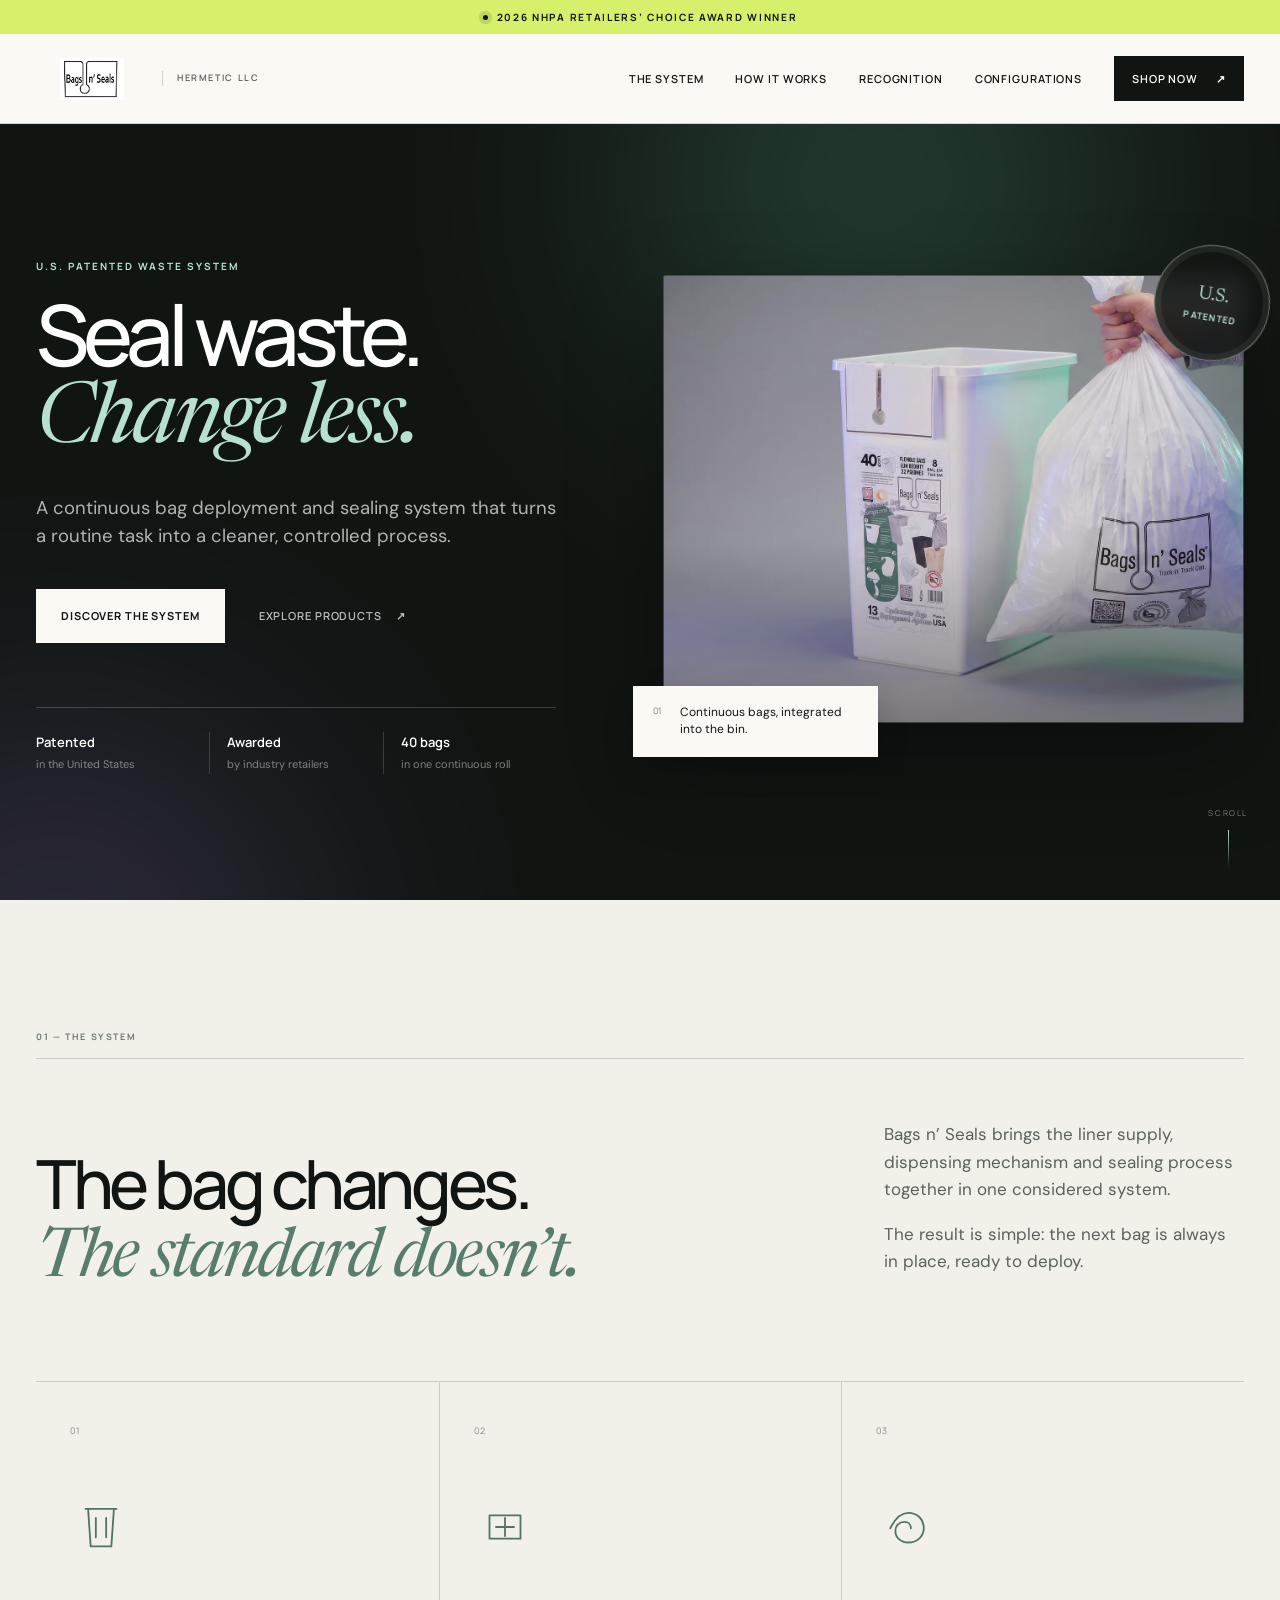
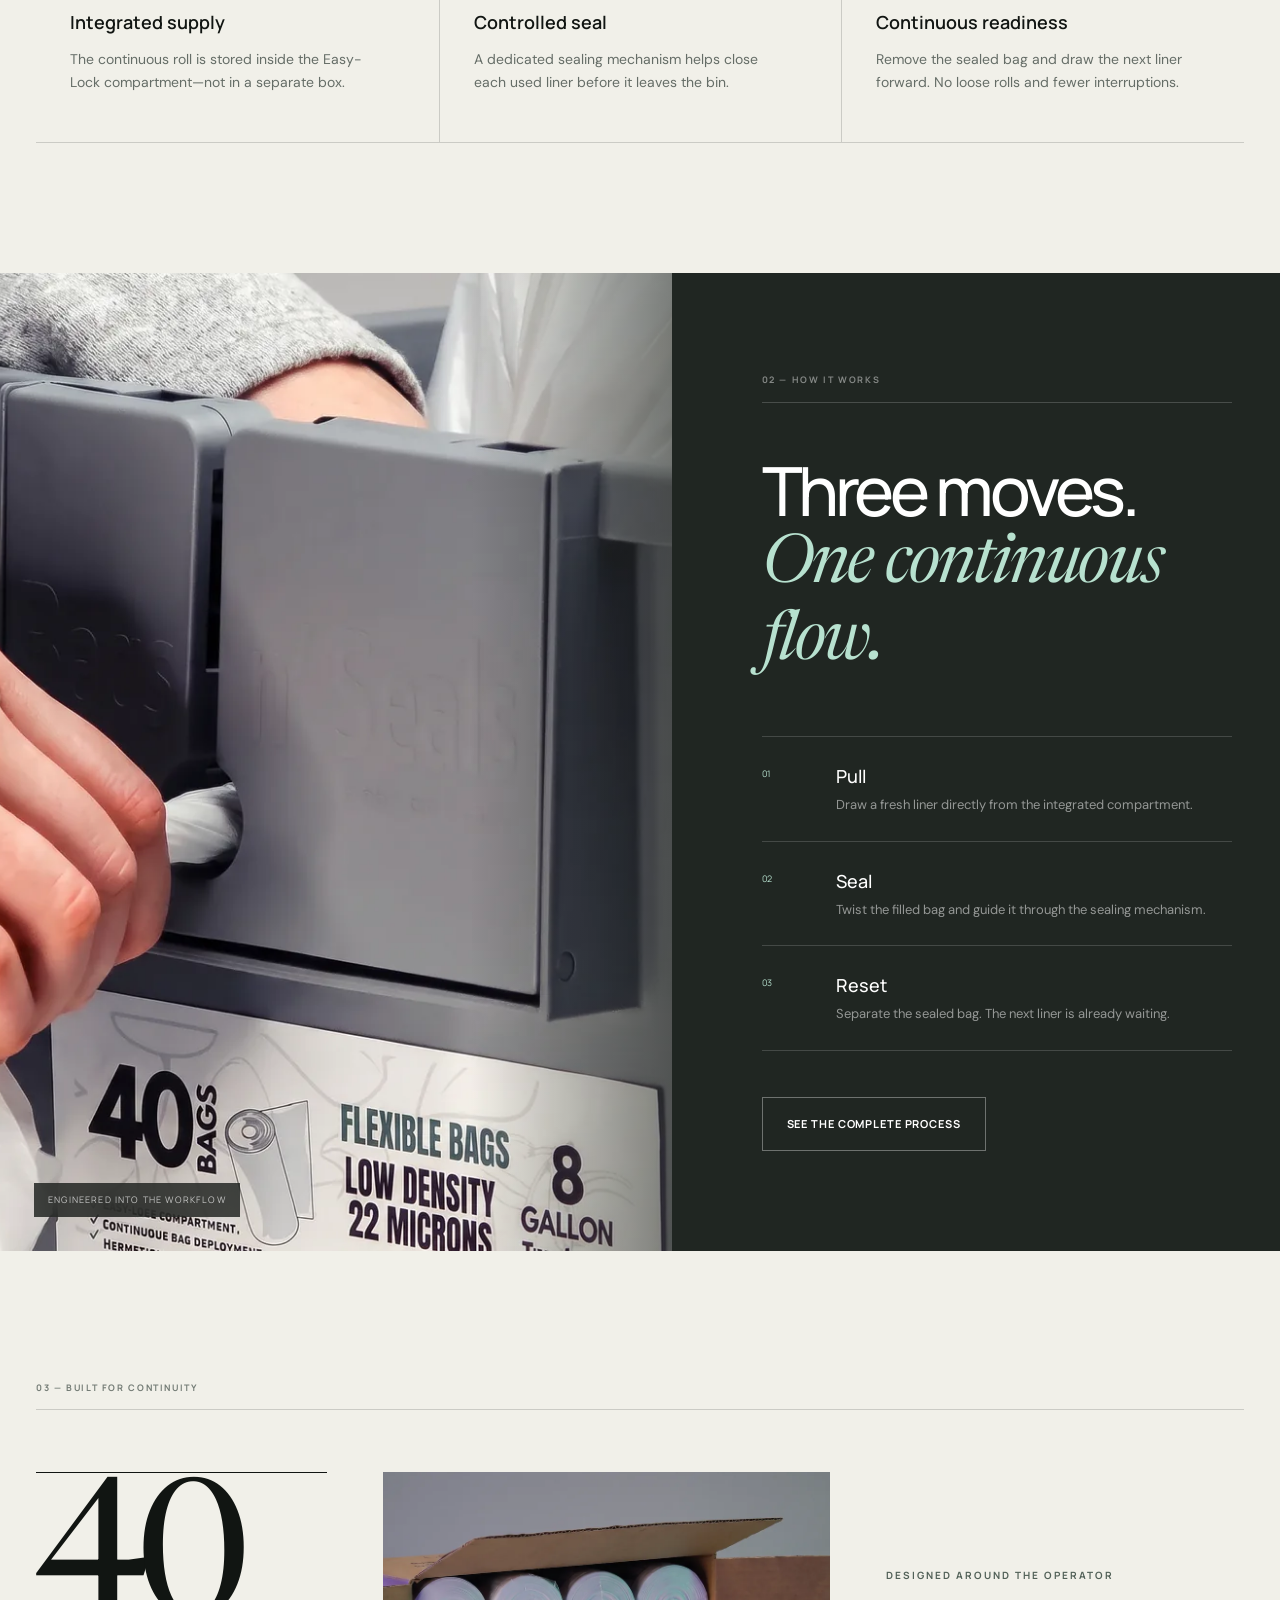
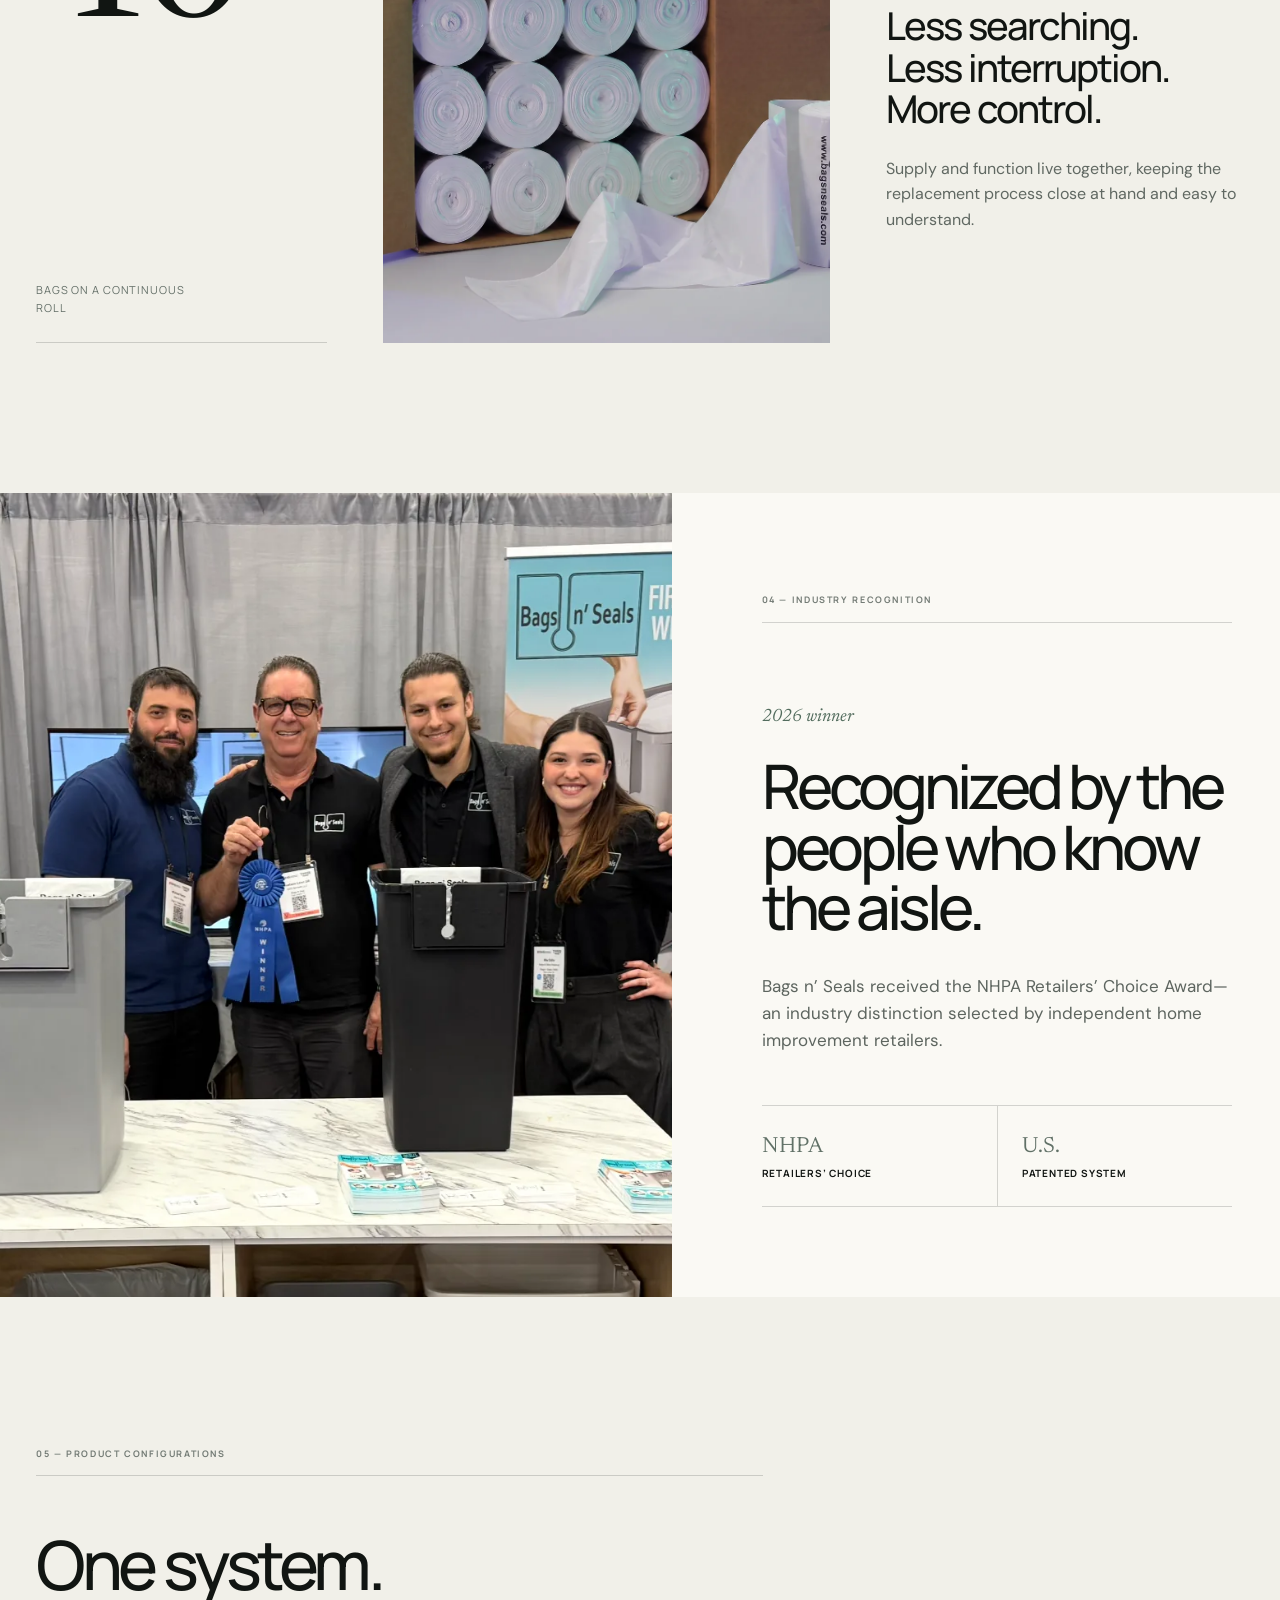
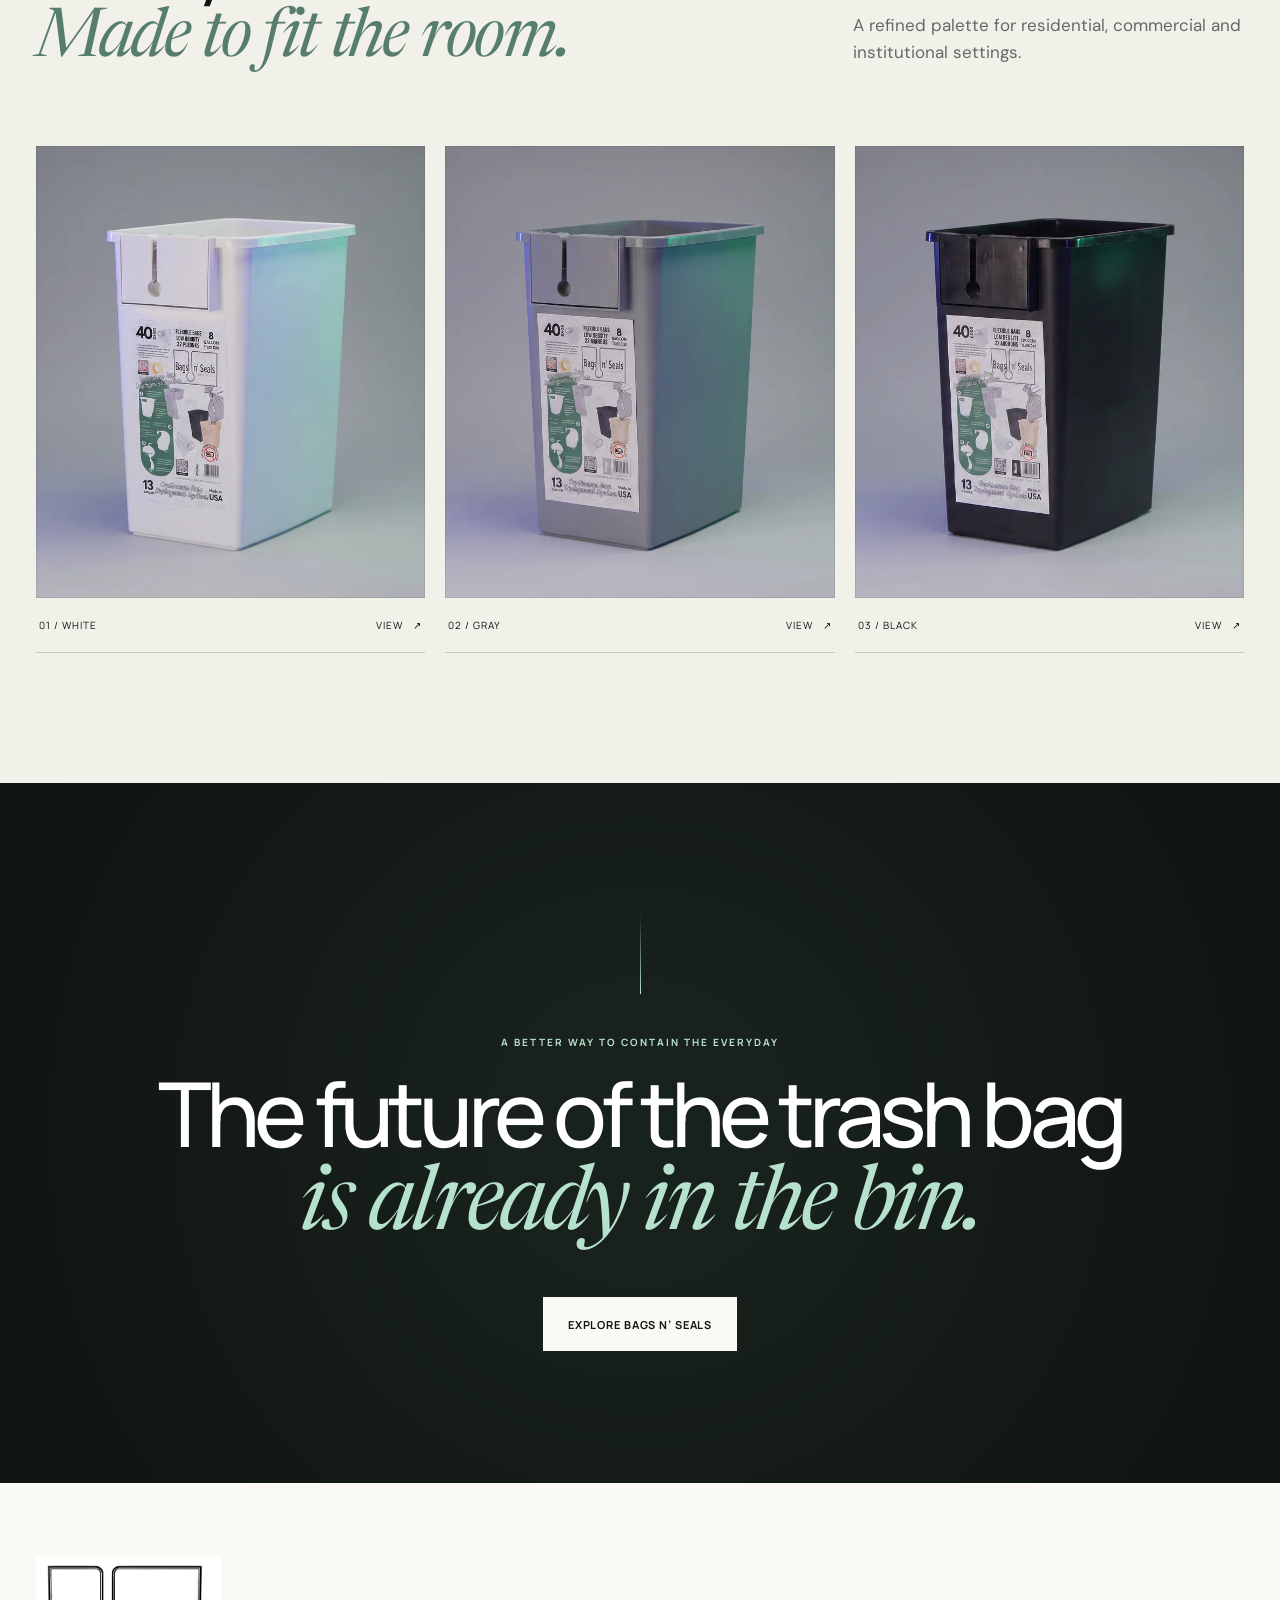
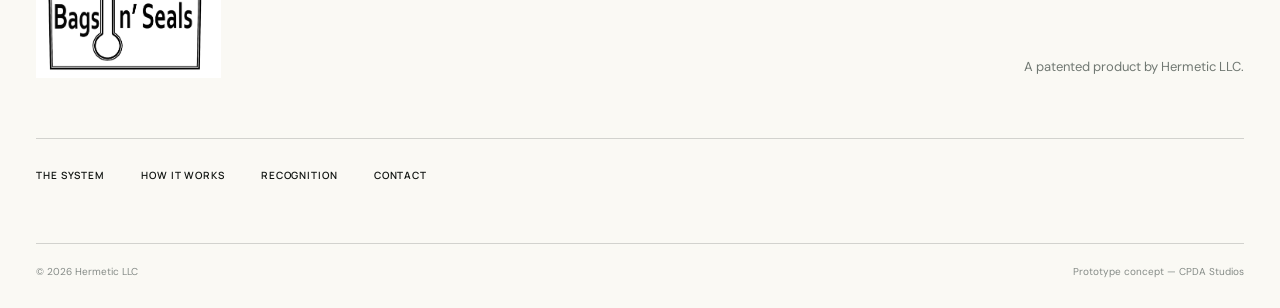
==== index.html @ c530820c "Build premium Bags n' Seals homepage prototype" ====
<!doctype html>
<html lang="en">
<head>
  <meta charset="utf-8">
  <meta name="viewport" content="width=device-width, initial-scale=1">
  <meta name="description" content="Bags n’ Seals is a U.S.-patented continuous bag deployment and sealing system engineered for cleaner, faster waste handling.">
  <meta name="theme-color" content="#101412">
  <title>Bags n’ Seals — Seal waste. Change less.</title>
  <link rel="preconnect" href="https://fonts.googleapis.com">
  <link rel="preconnect" href="https://fonts.gstatic.com" crossorigin>
  <link href="https://fonts.googleapis.com/css2?family=DM+Sans:wght@400;500;600&family=Manrope:wght@400;500;600;700&family=Newsreader:opsz,wght@6..72,400;6..72,500&display=swap" rel="stylesheet">
  <link rel="stylesheet" href="styles.css">
  <script src="script.js" defer></script>
</head>
<body>
  <a class="skip-link" href="#main">Skip to content</a>

  <div class="announcement">
    <span class="announcement__dot" aria-hidden="true"></span>
    2026 NHPA Retailers’ Choice Award Winner
  </div>

  <header class="site-header" data-header>
    <a class="brand" href="#top" aria-label="Bags n’ Seals home">
      <img src="assets/images/bagsnseals-logo.png" alt="Bags n’ Seals">
      <span>Hermetic LLC</span>
    </a>

    <button class="menu-toggle" type="button" aria-expanded="false" aria-controls="site-nav" data-menu-toggle>
      <span class="menu-toggle__line"></span>
      <span class="menu-toggle__line"></span>
      <span class="sr-only">Toggle navigation</span>
    </button>

    <nav class="site-nav" id="site-nav" aria-label="Primary navigation" data-nav>
      <a href="#system">The system</a>
      <a href="#how-it-works">How it works</a>
      <a href="#recognition">Recognition</a>
      <a href="#configurations">Configurations</a>
      <a class="nav-cta" href="https://www.bagsnseals.com/product4">Shop now <span aria-hidden="true">↗</span></a>
    </nav>
  </header>

  <main id="main">
    <section class="hero" id="top">
      <div class="hero__aura hero__aura--one" aria-hidden="true"></div>
      <div class="hero__aura hero__aura--two" aria-hidden="true"></div>

      <div class="hero__content">
        <p class="eyebrow reveal">U.S. patented waste system</p>
        <h1 class="reveal reveal--delay-1">Seal waste.<br><em>Change less.</em></h1>
        <p class="hero__lead reveal reveal--delay-2">A continuous bag deployment and sealing system that turns a routine task into a cleaner, controlled process.</p>
        <div class="hero__actions reveal reveal--delay-3">
          <a class="button button--light" href="#how-it-works">Discover the system</a>
          <a class="text-link" href="https://www.bagsnseals.com/product4">Explore products <span aria-hidden="true">↗</span></a>
        </div>

        <div class="hero__proof reveal reveal--delay-3" aria-label="Product credentials">
          <div>
            <strong>Patented</strong>
            <span>in the United States</span>
          </div>
          <div>
            <strong>Awarded</strong>
            <span>by industry retailers</span>
          </div>
          <div>
            <strong>40 bags</strong>
            <span>in one continuous roll</span>
          </div>
        </div>
      </div>

      <div class="hero__visual reveal reveal--delay-2">
        <div class="hero__frame">
          <img src="assets/images/hero-system.webp" alt="Bags n’ Seals waste bin and sealed bag system" fetchpriority="high">
        </div>
        <div class="hero__seal" aria-label="United States patented">
          <span>U.S.</span>
          <strong>Patented</strong>
        </div>
        <div class="hero__caption">
          <span>01</span>
          <p>Continuous bags, integrated into the bin.</p>
        </div>
      </div>

      <a class="scroll-cue" href="#system" aria-label="Scroll to the system">
        <span>Scroll</span>
        <i aria-hidden="true"></i>
      </a>
    </section>

    <section class="manifesto section" id="system">
      <div class="section__number">01 — The system</div>
      <div class="manifesto__grid">
        <h2 class="display reveal">The bag changes.<br><em>The standard doesn’t.</em></h2>
        <div class="manifesto__copy reveal reveal--delay-1">
          <p>Bags n’ Seals brings the liner supply, dispensing mechanism and sealing process together in one considered system.</p>
          <p>The result is simple: the next bag is always in place, ready to deploy.</p>
        </div>
      </div>

      <div class="feature-grid">
        <article class="feature-card reveal">
          <span class="feature-card__index">01</span>
          <div class="feature-card__icon" aria-hidden="true">
            <svg viewBox="0 0 48 48"><path d="M12 10h24M14 10l2 29h16l2-29M20 17v15M28 17v15"/></svg>
          </div>
          <h3>Integrated supply</h3>
          <p>The continuous roll is stored inside the Easy-Lock compartment—not in a separate box.</p>
        </article>
        <article class="feature-card reveal reveal--delay-1">
          <span class="feature-card__index">02</span>
          <div class="feature-card__icon" aria-hidden="true">
            <svg viewBox="0 0 48 48"><path d="M12 15h24v18H12zM17 24h14M24 17v14"/></svg>
          </div>
          <h3>Controlled seal</h3>
          <p>A dedicated sealing mechanism helps close each used liner before it leaves the bin.</p>
        </article>
        <article class="feature-card reveal reveal--delay-2">
          <span class="feature-card__index">03</span>
          <div class="feature-card__icon" aria-hidden="true">
            <svg viewBox="0 0 48 48"><path d="M11 25c4-8 9-12 14-12 7 0 12 5 12 12 0 6-5 11-12 11-6 0-10-4-10-9 0-4 3-7 7-7 3 0 5 2 5 5"/></svg>
          </div>
          <h3>Continuous readiness</h3>
          <p>Remove the sealed bag and draw the next liner forward. No loose rolls and fewer interruptions.</p>
        </article>
      </div>
    </section>

    <section class="process" id="how-it-works">
      <div class="process__media reveal">
        <img src="assets/images/seal-detail.webp" alt="Hands operating the Bags n’ Seals sealing compartment" loading="lazy">
        <div class="process__media-label">Engineered into the workflow</div>
      </div>

      <div class="process__content">
        <div class="section__number section__number--light">02 — How it works</div>
        <h2 class="display display--light reveal">Three moves.<br><em>One continuous flow.</em></h2>
        <ol class="steps">
          <li class="reveal">
            <span>01</span>
            <div><strong>Pull</strong><p>Draw a fresh liner directly from the integrated compartment.</p></div>
          </li>
          <li class="reveal reveal--delay-1">
            <span>02</span>
            <div><strong>Seal</strong><p>Twist the filled bag and guide it through the sealing mechanism.</p></div>
          </li>
          <li class="reveal reveal--delay-2">
            <span>03</span>
            <div><strong>Reset</strong><p>Separate the sealed bag. The next liner is already waiting.</p></div>
          </li>
        </ol>
        <a class="button button--outline" href="https://www.bagsnseals.com/howto">See the complete process</a>
      </div>
    </section>

    <section class="metric section">
      <div class="section__number">03 — Built for continuity</div>
      <div class="metric__grid">
        <div class="metric__statement reveal">
          <span class="metric__value">40</span>
          <p>bags on a continuous roll</p>
        </div>
        <div class="metric__image reveal reveal--delay-1">
          <img src="assets/images/bag-rolls.webp" alt="Box of Bags n’ Seals continuous bag rolls" loading="lazy">
        </div>
        <div class="metric__copy reveal reveal--delay-2">
          <p class="eyebrow eyebrow--dark">Designed around the operator</p>
          <h2>Less searching.<br>Less interruption.<br>More control.</h2>
          <p>Supply and function live together, keeping the replacement process close at hand and easy to understand.</p>
        </div>
      </div>
    </section>

    <section class="recognition" id="recognition">
      <div class="recognition__image reveal">
        <img src="assets/images/award-team-optimized.webp" alt="Bags n’ Seals team with the 2026 NHPA Retailers’ Choice Award" loading="lazy">
      </div>
      <div class="recognition__content">
        <div class="section__number">04 — Industry recognition</div>
        <p class="award-kicker reveal">2026 winner</p>
        <h2 class="display reveal reveal--delay-1">Recognized by the people who know the aisle.</h2>
        <p class="reveal reveal--delay-2">Bags n’ Seals received the NHPA Retailers’ Choice Award—an industry distinction selected by independent home improvement retailers.</p>
        <div class="recognition__marks reveal reveal--delay-3">
          <div><span>NHPA</span><strong>Retailers’ Choice</strong></div>
          <div><span>U.S.</span><strong>Patented System</strong></div>
        </div>
      </div>
    </section>

    <section class="configurations section" id="configurations">
      <div class="configurations__header">
        <div>
          <div class="section__number">05 — Product configurations</div>
          <h2 class="display reveal">One system.<br><em>Made to fit the room.</em></h2>
        </div>
        <p class="reveal reveal--delay-1">A refined palette for residential, commercial and institutional settings.</p>
      </div>

      <div class="product-grid">
        <article class="product-card reveal">
          <div class="product-card__image"><img src="assets/images/system-white.webp" alt="White Bags n’ Seals system" loading="lazy"></div>
          <div class="product-card__meta"><span>01 / White</span><a href="https://www.bagsnseals.com/product4" aria-label="View white configuration">View <span aria-hidden="true">↗</span></a></div>
        </article>
        <article class="product-card reveal reveal--delay-1">
          <div class="product-card__image"><img src="assets/images/system-gray.webp" alt="Gray Bags n’ Seals system" loading="lazy"></div>
          <div class="product-card__meta"><span>02 / Gray</span><a href="https://www.bagsnseals.com/product4" aria-label="View gray configuration">View <span aria-hidden="true">↗</span></a></div>
        </article>
        <article class="product-card reveal reveal--delay-2">
          <div class="product-card__image"><img src="assets/images/system-black.webp" alt="Black Bags n’ Seals system" loading="lazy"></div>
          <div class="product-card__meta"><span>03 / Black</span><a href="https://www.bagsnseals.com/product4" aria-label="View black configuration">View <span aria-hidden="true">↗</span></a></div>
        </article>
      </div>
    </section>

    <section class="closing">
      <div class="closing__line" aria-hidden="true"></div>
      <p class="eyebrow reveal">A better way to contain the everyday</p>
      <h2 class="reveal reveal--delay-1">The future of the trash bag<br><em>is already in the bin.</em></h2>
      <a class="button button--light reveal reveal--delay-2" href="https://www.bagsnseals.com/product4">Explore Bags n’ Seals</a>
    </section>
  </main>

  <footer class="site-footer">
    <div class="site-footer__brand">
      <img src="assets/images/bagsnseals-logo.png" alt="Bags n’ Seals">
      <p>A patented product by Hermetic LLC.</p>
    </div>
    <div class="site-footer__nav">
      <a href="#system">The system</a>
      <a href="#how-it-works">How it works</a>
      <a href="#recognition">Recognition</a>
      <a href="https://www.bagsnseals.com/contact">Contact</a>
    </div>
    <div class="site-footer__bottom">
      <span>© <span data-year></span> Hermetic LLC</span>
      <span>Prototype concept — CPDA Studios</span>
    </div>
  </footer>
</body>
</html>
---- styles.css ----
:root {
  --ink: #111512;
  --ink-soft: #202622;
  --paper: #f1f0e9;
  --paper-bright: #faf9f4;
  --line: rgba(17, 21, 18, .17);
  --mint: #b7e1cf;
  --mint-deep: #83bca4;
  --acid: #d7f06c;
  --white: #fff;
  --sans: "Manrope", "Segoe UI", sans-serif;
  --body: "DM Sans", "Segoe UI", sans-serif;
  --serif: "Newsreader", Georgia, serif;
  --page: min(1340px, calc(100vw - 72px));
  --ease: cubic-bezier(.2, .7, .2, 1);
}

* { box-sizing: border-box; }
html { scroll-behavior: smooth; }
body {
  margin: 0;
  background: var(--paper);
  color: var(--ink);
  font-family: var(--body);
  font-size: 16px;
  line-height: 1.6;
  -webkit-font-smoothing: antialiased;
}
body.menu-open { overflow: hidden; }
img { display: block; width: 100%; }
a { color: inherit; text-decoration: none; }
button, a { -webkit-tap-highlight-color: transparent; }

.sr-only {
  position: absolute;
  width: 1px;
  height: 1px;
  padding: 0;
  margin: -1px;
  overflow: hidden;
  clip: rect(0, 0, 0, 0);
  white-space: nowrap;
  border: 0;
}
.skip-link {
  position: fixed;
  z-index: 1000;
  top: 8px;
  left: 8px;
  transform: translateY(-140%);
  padding: 10px 16px;
  background: var(--white);
  color: var(--ink);
  border-radius: 99px;
}
.skip-link:focus { transform: translateY(0); }

.announcement {
  min-height: 34px;
  display: flex;
  align-items: center;
  justify-content: center;
  gap: 9px;
  padding: 6px 20px;
  background: var(--acid);
  color: var(--ink);
  font-family: var(--sans);
  font-size: 10px;
  font-weight: 700;
  letter-spacing: .17em;
  text-transform: uppercase;
}
.announcement__dot {
  width: 5px;
  height: 5px;
  border-radius: 50%;
  background: currentColor;
  box-shadow: 0 0 0 4px rgba(17, 21, 18, .12);
}

.site-header {
  position: relative;
  z-index: 100;
  height: 90px;
  display: flex;
  align-items: center;
  justify-content: space-between;
  padding: 0 max(36px, calc((100vw - 1340px) / 2));
  background: rgba(250, 249, 244, .94);
  border-bottom: 1px solid var(--line);
  backdrop-filter: blur(14px);
}
.site-header.is-fixed {
  position: fixed;
  top: 0;
  left: 0;
  right: 0;
  height: 72px;
  animation: header-in .45s var(--ease) both;
}
@keyframes header-in { from { transform: translateY(-100%); } }
.brand { display: flex; align-items: center; gap: 14px; }
.brand img { width: 112px; height: 42px; object-fit: contain; }
.brand span {
  padding-left: 14px;
  border-left: 1px solid var(--line);
  color: #59605b;
  font-family: var(--sans);
  font-size: 9px;
  font-weight: 600;
  letter-spacing: .18em;
  text-transform: uppercase;
}
.site-nav { display: flex; align-items: center; gap: 32px; }
.site-nav a {
  position: relative;
  font-family: var(--sans);
  font-size: 11px;
  font-weight: 600;
  letter-spacing: .08em;
  text-transform: uppercase;
}
.site-nav > a:not(.nav-cta)::after {
  content: "";
  position: absolute;
  left: 0;
  right: 100%;
  bottom: -7px;
  height: 1px;
  background: currentColor;
  transition: right .3s var(--ease);
}
.site-nav > a:hover::after { right: 0; }
.nav-cta {
  display: inline-flex;
  align-items: center;
  gap: 18px;
  padding: 14px 18px;
  background: var(--ink);
  color: var(--white);
}
.menu-toggle { display: none; }

.hero {
  position: relative;
  min-height: calc(100svh - 124px);
  display: grid;
  grid-template-columns: minmax(0, .92fr) minmax(520px, 1.08fr);
  align-items: center;
  gap: clamp(40px, 6vw, 104px);
  padding: 80px max(36px, calc((100vw - 1340px) / 2)) 72px;
  overflow: hidden;
  background: var(--ink);
  color: var(--white);
}
.hero__aura {
  position: absolute;
  width: 500px;
  height: 500px;
  border-radius: 50%;
  filter: blur(130px);
  opacity: .17;
  pointer-events: none;
}
.hero__aura--one { right: 12%; top: -25%; background: #79f0c1; }
.hero__aura--two { left: -15%; bottom: -40%; background: #af8cff; }
.hero__content, .hero__visual { position: relative; z-index: 2; }
.eyebrow {
  margin: 0 0 22px;
  color: var(--mint);
  font-family: var(--sans);
  font-size: 10px;
  font-weight: 700;
  letter-spacing: .2em;
  text-transform: uppercase;
}
.eyebrow--dark { color: #526158; }
.hero h1 {
  margin: 0;
  font-family: var(--sans);
  font-size: clamp(54px, 6.6vw, 108px);
  font-weight: 500;
  letter-spacing: -.07em;
  line-height: .89;
}
.hero h1 em, .display em, .closing h2 em {
  color: var(--mint);
  font-family: var(--serif);
  font-weight: 400;
  letter-spacing: -.035em;
}
.hero__lead {
  max-width: 590px;
  margin: 34px 0 0;
  color: rgba(255, 255, 255, .68);
  font-size: clamp(17px, 1.45vw, 22px);
  line-height: 1.55;
}
.hero__actions { display: flex; align-items: center; gap: 34px; margin-top: 38px; }
.button {
  min-height: 54px;
  display: inline-flex;
  align-items: center;
  justify-content: center;
  padding: 15px 24px;
  border: 1px solid transparent;
  font-family: var(--sans);
  font-size: 11px;
  font-weight: 700;
  letter-spacing: .08em;
  text-transform: uppercase;
  transition: transform .3s var(--ease), background .3s var(--ease), color .3s var(--ease);
}
.button:hover { transform: translateY(-3px); }
.button--light { background: var(--paper-bright); color: var(--ink); }
.button--light:hover { background: var(--acid); }
.button--outline { border-color: rgba(255, 255, 255, .35); color: var(--white); }
.button--outline:hover { background: var(--white); color: var(--ink); }
.text-link {
  display: inline-flex;
  gap: 14px;
  align-items: center;
  color: rgba(255, 255, 255, .72);
  font-family: var(--sans);
  font-size: 11px;
  font-weight: 600;
  letter-spacing: .08em;
  text-transform: uppercase;
}
.hero__proof {
  display: grid;
  grid-template-columns: repeat(3, 1fr);
  margin-top: 64px;
  padding-top: 24px;
  border-top: 1px solid rgba(255, 255, 255, .18);
}
.hero__proof div { padding: 0 17px; border-left: 1px solid rgba(255, 255, 255, .16); }
.hero__proof div:first-child { padding-left: 0; border-left: 0; }
.hero__proof strong, .hero__proof span { display: block; }
.hero__proof strong { font-family: var(--sans); font-size: 13px; font-weight: 600; }
.hero__proof span { margin-top: 3px; color: rgba(255, 255, 255, .45); font-size: 11px; }
.hero__visual { padding: 0 0 34px 30px; }
.hero__frame {
  position: relative;
  overflow: hidden;
  border-radius: 2px;
  border: 1px solid rgba(255, 255, 255, .18);
  box-shadow: 0 35px 90px rgba(0, 0, 0, .35);
}
.hero__frame::after {
  content: "";
  position: absolute;
  inset: 0;
  background: linear-gradient(180deg, transparent 60%, rgba(10, 12, 11, .35));
  pointer-events: none;
}
.hero__frame img { aspect-ratio: 1.3 / 1; object-fit: cover; }
.hero__seal {
  position: absolute;
  top: -30px;
  right: -26px;
  width: 116px;
  height: 116px;
  display: flex;
  flex-direction: column;
  align-items: center;
  justify-content: center;
  border: 1px solid rgba(255, 255, 255, .4);
  border-radius: 50%;
  background: rgba(17, 21, 18, .85);
  box-shadow: inset 0 0 0 6px rgba(183, 225, 207, .08);
  backdrop-filter: blur(10px);
  color: var(--mint);
  transform: rotate(9deg);
  text-transform: uppercase;
}
.hero__seal span { font-family: var(--serif); font-size: 19px; }
.hero__seal strong { font-family: var(--sans); font-size: 9px; letter-spacing: .14em; }
.hero__caption {
  position: absolute;
  left: 0;
  bottom: 0;
  width: 245px;
  display: flex;
  gap: 18px;
  align-items: flex-start;
  padding: 18px 20px;
  background: var(--paper-bright);
  color: var(--ink);
  box-shadow: 0 12px 30px rgba(0,0,0,.18);
}
.hero__caption span { color: #7b827d; font-family: var(--sans); font-size: 9px; }
.hero__caption p { margin: 0; font-size: 12px; line-height: 1.45; }
.scroll-cue {
  position: absolute;
  z-index: 3;
  right: 32px;
  bottom: 32px;
  display: flex;
  flex-direction: column;
  align-items: center;
  gap: 10px;
  color: rgba(255,255,255,.45);
  font-family: var(--sans);
  font-size: 8px;
  letter-spacing: .2em;
  text-transform: uppercase;
}
.scroll-cue i { width: 1px; height: 38px; background: linear-gradient(var(--mint), transparent); }

.section { width: var(--page); margin: 0 auto; padding: 130px 0; }
.section__number {
  margin-bottom: 62px;
  padding-bottom: 14px;
  border-bottom: 1px solid var(--line);
  color: #737b75;
  font-family: var(--sans);
  font-size: 9px;
  font-weight: 700;
  letter-spacing: .18em;
  text-transform: uppercase;
}
.section__number--light { border-color: rgba(255,255,255,.18); color: rgba(255,255,255,.45); }
.manifesto__grid { display: grid; grid-template-columns: 1.35fr .65fr; gap: 100px; align-items: end; }
.display {
  margin: 0;
  font-family: var(--sans);
  font-size: clamp(45px, 5.3vw, 82px);
  font-weight: 500;
  letter-spacing: -.065em;
  line-height: .98;
}
.display em { color: #577d6d; }
.display--light { color: var(--white); }
.display--light em { color: var(--mint); }
.manifesto__copy { max-width: 440px; color: #5b625d; font-size: 17px; }
.manifesto__copy p { margin: 0 0 18px; }
.feature-grid { display: grid; grid-template-columns: repeat(3, 1fr); margin-top: 88px; border-top: 1px solid var(--line); border-bottom: 1px solid var(--line); }
.feature-card { position: relative; min-height: 360px; padding: 34px 34px 42px; border-left: 1px solid var(--line); }
.feature-card:first-child { border-left: 0; }
.feature-card__index { color: #858c87; font-family: var(--sans); font-size: 9px; letter-spacing: .1em; }
.feature-card__icon { width: 62px; margin: 54px 0 42px; }
.feature-card__icon svg { width: 100%; fill: none; stroke: #537462; stroke-width: 1.4; stroke-linecap: round; stroke-linejoin: round; }
.feature-card h3 { margin: 0 0 12px; font-family: var(--sans); font-size: 18px; font-weight: 600; }
.feature-card p { max-width: 310px; margin: 0; color: #656d67; font-size: 14px; }

.process { display: grid; grid-template-columns: 1.05fr .95fr; min-height: 860px; background: var(--ink-soft); color: var(--white); }
.process__media { position: relative; min-height: 720px; overflow: hidden; }
.process__media::after { content: ""; position: absolute; inset: 0; background: linear-gradient(90deg, transparent 70%, rgba(32,38,34,.55)); }
.process__media img { height: 100%; object-fit: cover; }
.process__media-label {
  position: absolute;
  z-index: 2;
  left: 34px;
  bottom: 34px;
  padding: 10px 14px;
  background: rgba(17, 21, 18, .76);
  backdrop-filter: blur(10px);
  color: rgba(255,255,255,.7);
  font-family: var(--sans);
  font-size: 9px;
  letter-spacing: .13em;
  text-transform: uppercase;
}
.process__content { padding: 100px max(48px, calc((100vw - 1340px) / 2)) 100px clamp(56px, 7vw, 118px); }
.process__content .section__number { margin-bottom: 54px; }
.steps { margin: 60px 0 46px; padding: 0; list-style: none; border-top: 1px solid rgba(255,255,255,.16); }
.steps li { display: grid; grid-template-columns: 50px 1fr; gap: 24px; padding: 25px 0; border-bottom: 1px solid rgba(255,255,255,.16); }
.steps li > span { padding-top: 5px; color: var(--mint); font-family: var(--sans); font-size: 9px; }
.steps strong { display: block; font-family: var(--sans); font-size: 18px; font-weight: 500; }
.steps p { margin: 4px 0 0; color: rgba(255,255,255,.52); font-size: 13px; }

.metric { padding-bottom: 150px; }
.metric__grid { display: grid; grid-template-columns: .65fr 1fr .8fr; gap: 56px; align-items: center; }
.metric__statement { align-self: stretch; display: flex; flex-direction: column; justify-content: space-between; padding: 26px 0; border-top: 1px solid var(--ink); border-bottom: 1px solid var(--line); }
.metric__value { font-family: var(--serif); font-size: clamp(110px, 15vw, 220px); line-height: .75; letter-spacing: -.08em; }
.metric__statement p { max-width: 150px; margin: 70px 0 0; color: #657069; font-family: var(--sans); font-size: 11px; letter-spacing: .08em; text-transform: uppercase; }
.metric__image { overflow: hidden; background: #dfe1dc; }
.metric__image img { aspect-ratio: .95/1; object-fit: cover; }
.metric__copy h2 { margin: 0 0 26px; font-family: var(--sans); font-size: clamp(31px, 3vw, 45px); font-weight: 500; letter-spacing: -.05em; line-height: 1.08; }
.metric__copy > p:last-child { max-width: 390px; color: #606862; }

.recognition { display: grid; grid-template-columns: 1.05fr .95fr; background: var(--paper-bright); }
.recognition__image { min-height: 780px; overflow: hidden; }
.recognition__image img { height: 100%; object-fit: cover; object-position: center; }
.recognition__content { padding: 100px max(48px, calc((100vw - 1340px) / 2)) 90px clamp(58px, 7vw, 110px); }
.recognition__content .section__number { margin-bottom: 80px; }
.award-kicker { margin: 0 0 25px; color: #526c5d; font-family: var(--serif); font-size: 18px; font-style: italic; }
.recognition__content .display { font-size: clamp(44px, 4.8vw, 74px); }
.recognition__content > p:not(.award-kicker) { max-width: 530px; margin: 36px 0 50px; color: #5d655f; font-size: 17px; }
.recognition__marks { display: grid; grid-template-columns: 1fr 1fr; border-top: 1px solid var(--line); border-bottom: 1px solid var(--line); }
.recognition__marks div { min-height: 100px; display: flex; flex-direction: column; justify-content: center; padding: 17px 24px; border-left: 1px solid var(--line); }
.recognition__marks div:first-child { padding-left: 0; border-left: 0; }
.recognition__marks span { color: #617167; font-family: var(--serif); font-size: 22px; }
.recognition__marks strong { font-family: var(--sans); font-size: 10px; letter-spacing: .08em; text-transform: uppercase; }

.configurations { padding-top: 150px; }
.configurations__header { display: grid; grid-template-columns: 1.3fr .7fr; gap: 90px; align-items: end; }
.configurations__header .section__number { margin-bottom: 55px; }
.configurations__header > p { max-width: 390px; margin: 0 0 8px; color: #626a64; font-size: 17px; }
.product-grid { display: grid; grid-template-columns: repeat(3, 1fr); gap: 20px; margin-top: 72px; }
.product-card__image { position: relative; overflow: hidden; background: #dfe3df; }
.product-card__image::after { content: ""; position: absolute; inset: 0; border: 1px solid rgba(17,21,18,.08); pointer-events: none; }
.product-card__image img { aspect-ratio: 1 / 1.16; object-fit: cover; transition: transform .8s var(--ease); }
.product-card:hover img { transform: scale(1.035); }
.product-card__meta { display: flex; justify-content: space-between; padding: 19px 3px; border-bottom: 1px solid var(--line); font-family: var(--sans); font-size: 10px; letter-spacing: .1em; text-transform: uppercase; }
.product-card__meta a { display: flex; gap: 10px; }

.closing { position: relative; overflow: hidden; display: flex; min-height: 700px; flex-direction: column; align-items: center; justify-content: center; padding: 100px 36px; background: var(--ink); color: var(--white); text-align: center; }
.closing::before { content: ""; position: absolute; width: 700px; height: 700px; border-radius: 50%; background: #446c5b; filter: blur(190px); opacity: .22; }
.closing > * { position: relative; z-index: 2; }
.closing__line { width: 1px; height: 80px; margin-bottom: 40px; background: linear-gradient(transparent, var(--mint)); }
.closing h2 { max-width: 1100px; margin: 0 0 48px; font-family: var(--sans); font-size: clamp(50px, 7vw, 102px); font-weight: 500; letter-spacing: -.065em; line-height: .92; }

.site-footer { padding: 74px max(36px, calc((100vw - 1340px) / 2)) 28px; background: var(--paper-bright); }
.site-footer__brand { display: flex; align-items: flex-end; justify-content: space-between; padding-bottom: 60px; border-bottom: 1px solid var(--line); }
.site-footer__brand img { width: 185px; }
.site-footer__brand p { margin: 0; color: #707872; font-size: 13px; }
.site-footer__nav { display: flex; gap: 36px; padding: 28px 0 60px; font-family: var(--sans); font-size: 10px; font-weight: 600; letter-spacing: .09em; text-transform: uppercase; }
.site-footer__bottom { display: flex; justify-content: space-between; padding-top: 20px; border-top: 1px solid var(--line); color: #858b87; font-size: 10px; }

.reveal { opacity: 0; transform: translateY(24px); transition: opacity .9s var(--ease), transform .9s var(--ease); }
.reveal--delay-1 { transition-delay: .1s; }
.reveal--delay-2 { transition-delay: .2s; }
.reveal--delay-3 { transition-delay: .3s; }
.reveal.is-visible { opacity: 1; transform: none; }

:focus-visible { outline: 2px solid var(--mint-deep); outline-offset: 4px; }

@media (max-width: 1100px) {
  :root { --page: min(100% - 48px, 980px); }
  .site-nav { gap: 18px; }
  .site-nav a { font-size: 9px; }
  .hero { grid-template-columns: 1fr 1fr; gap: 32px; }
  .hero h1 { font-size: clamp(52px, 7vw, 78px); }
  .hero__proof { grid-template-columns: 1fr; gap: 14px; }
  .hero__proof div { padding: 0; border-left: 0; }
  .manifesto__grid { gap: 50px; }
  .process, .recognition { grid-template-columns: 1fr 1fr; }
  .metric__grid { grid-template-columns: .55fr 1fr; }
  .metric__copy { grid-column: 1 / -1; display: grid; grid-template-columns: 1fr 1fr; gap: 40px; align-items: start; }
  .metric__copy .eyebrow { grid-column: 1 / -1; margin-bottom: -20px; }
}

@media (max-width: 820px) {
  :root { --page: calc(100% - 36px); }
  .announcement { font-size: 8px; }
  .site-header { height: 74px; padding: 0 18px; }
  .site-header { backdrop-filter: none; }
  .site-header.is-fixed { height: 66px; }
  .brand img { width: 96px; }
  .brand span { display: none; }
  .menu-toggle { position: relative; z-index: 102; width: 46px; height: 46px; display: grid; place-content: center; gap: 6px; border: 0; background: transparent; }
  .menu-toggle__line { width: 24px; height: 1px; background: var(--ink); transition: transform .3s var(--ease); }
  .menu-toggle[aria-expanded="true"] .menu-toggle__line:first-child { transform: translateY(3.5px) rotate(45deg); }
  .menu-toggle[aria-expanded="true"] .menu-toggle__line:nth-child(2) { transform: translateY(-3.5px) rotate(-45deg); }
  .site-nav { position: fixed; inset: 0; z-index: 101; display: flex; flex-direction: column; align-items: flex-start; justify-content: center; gap: 26px; padding: 90px 36px 50px; background: var(--paper-bright); opacity: 0; visibility: hidden; transform: translateY(-12px); transition: .35s var(--ease); }
  .site-nav.is-open { opacity: 1; visibility: visible; transform: none; }
  .site-nav a { font-family: var(--sans); font-size: 24px; font-weight: 500; letter-spacing: -.03em; text-transform: none; }
  .site-nav .nav-cta { margin-top: 16px; color: var(--white); font-size: 14px; }

  .hero { min-height: auto; grid-template-columns: 1fr; padding: 72px 18px 74px; }
  .hero__content { max-width: 660px; }
  .hero h1 { font-size: clamp(55px, 15vw, 82px); }
  .hero__lead { font-size: 17px; }
  .hero__proof { grid-template-columns: repeat(3, 1fr); gap: 0; margin-top: 50px; }
  .hero__proof div { padding-left: 12px; border-left: 1px solid rgba(255,255,255,.14); }
  .hero__proof div:first-child { padding-left: 0; border-left: 0; }
  .hero__visual { margin-top: 18px; padding-left: 14px; }
  .hero__seal { width: 92px; height: 92px; top: -16px; right: -8px; }
  .scroll-cue { display: none; }

  .section { padding: 92px 0; }
  .section__number { margin-bottom: 45px; }
  .manifesto__grid { grid-template-columns: 1fr; gap: 34px; }
  .feature-grid { grid-template-columns: 1fr; margin-top: 62px; }
  .feature-card { min-height: auto; padding: 28px 12px 38px; border-top: 1px solid var(--line); border-left: 0; }
  .feature-card:first-child { border-top: 0; }
  .feature-card__icon { margin: 34px 0 24px; }

  .process, .recognition { grid-template-columns: 1fr; }
  .process__media { min-height: 540px; }
  .process__content, .recognition__content { padding: 82px 24px; }
  .recognition__image { min-height: 540px; }
  .recognition__content .section__number { margin-bottom: 54px; }

  .metric__grid { grid-template-columns: .7fr 1fr; gap: 28px; }
  .metric__copy { display: block; margin-top: 20px; }
  .metric__copy .eyebrow { margin-bottom: 22px; }
  .configurations__header { grid-template-columns: 1fr; gap: 30px; }
  .product-grid { grid-template-columns: 1fr; gap: 48px; }
  .product-card__image img { aspect-ratio: 1.15 / 1; }
}

@media (max-width: 520px) {
  .hero { padding-top: 58px; }
  .hero__actions { align-items: flex-start; flex-direction: column; gap: 22px; }
  .hero__proof { grid-template-columns: 1fr; gap: 13px; }
  .hero__proof div { padding: 0; border-left: 0; }
  .hero__proof span { display: inline; margin-left: 5px; }
  .hero__visual { padding: 0 0 32px 8px; }
  .hero__frame img { aspect-ratio: .92 / 1; }
  .hero__caption { width: 210px; }
  .display { font-size: clamp(42px, 13vw, 62px); }
  .process__media, .recognition__image { min-height: 440px; }
  .metric__grid { grid-template-columns: 1fr; }
  .metric__statement { min-height: 300px; }
  .metric__image img { aspect-ratio: 1 / .9; }
  .recognition__marks { grid-template-columns: 1fr; }
  .recognition__marks div { padding-left: 0; border-top: 1px solid var(--line); border-left: 0; }
  .recognition__marks div:first-child { border-top: 0; }
  .closing { min-height: 620px; }
  .closing h2 { font-size: clamp(48px, 14vw, 72px); }
  .site-footer__brand { align-items: flex-start; flex-direction: column; gap: 26px; }
  .site-footer__nav { flex-wrap: wrap; gap: 22px 28px; }
  .site-footer__bottom { flex-direction: column; gap: 8px; }
}

@media (prefers-reduced-motion: reduce) {
  html { scroll-behavior: auto; }
  *, *::before, *::after { animation-duration: .01ms !important; animation-iteration-count: 1 !important; transition-duration: .01ms !important; }
  .reveal { opacity: 1; transform: none; }
}
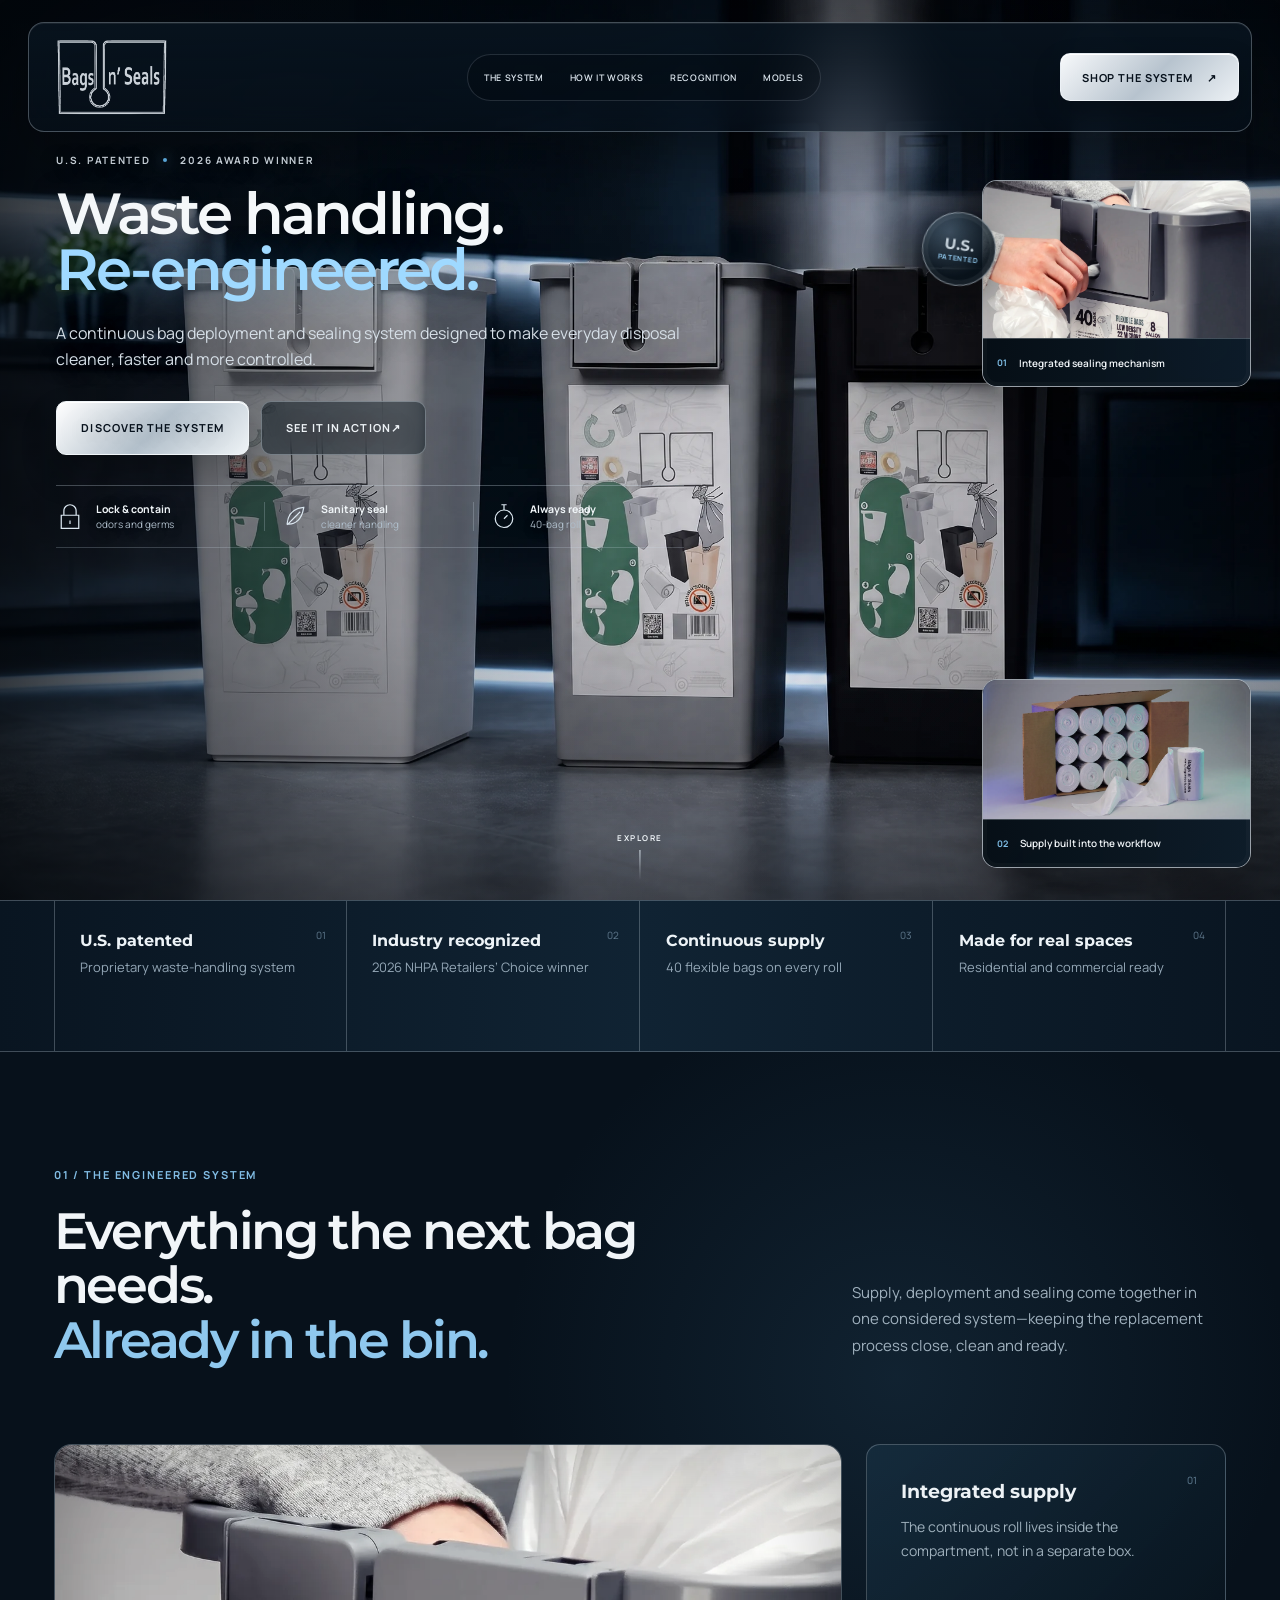
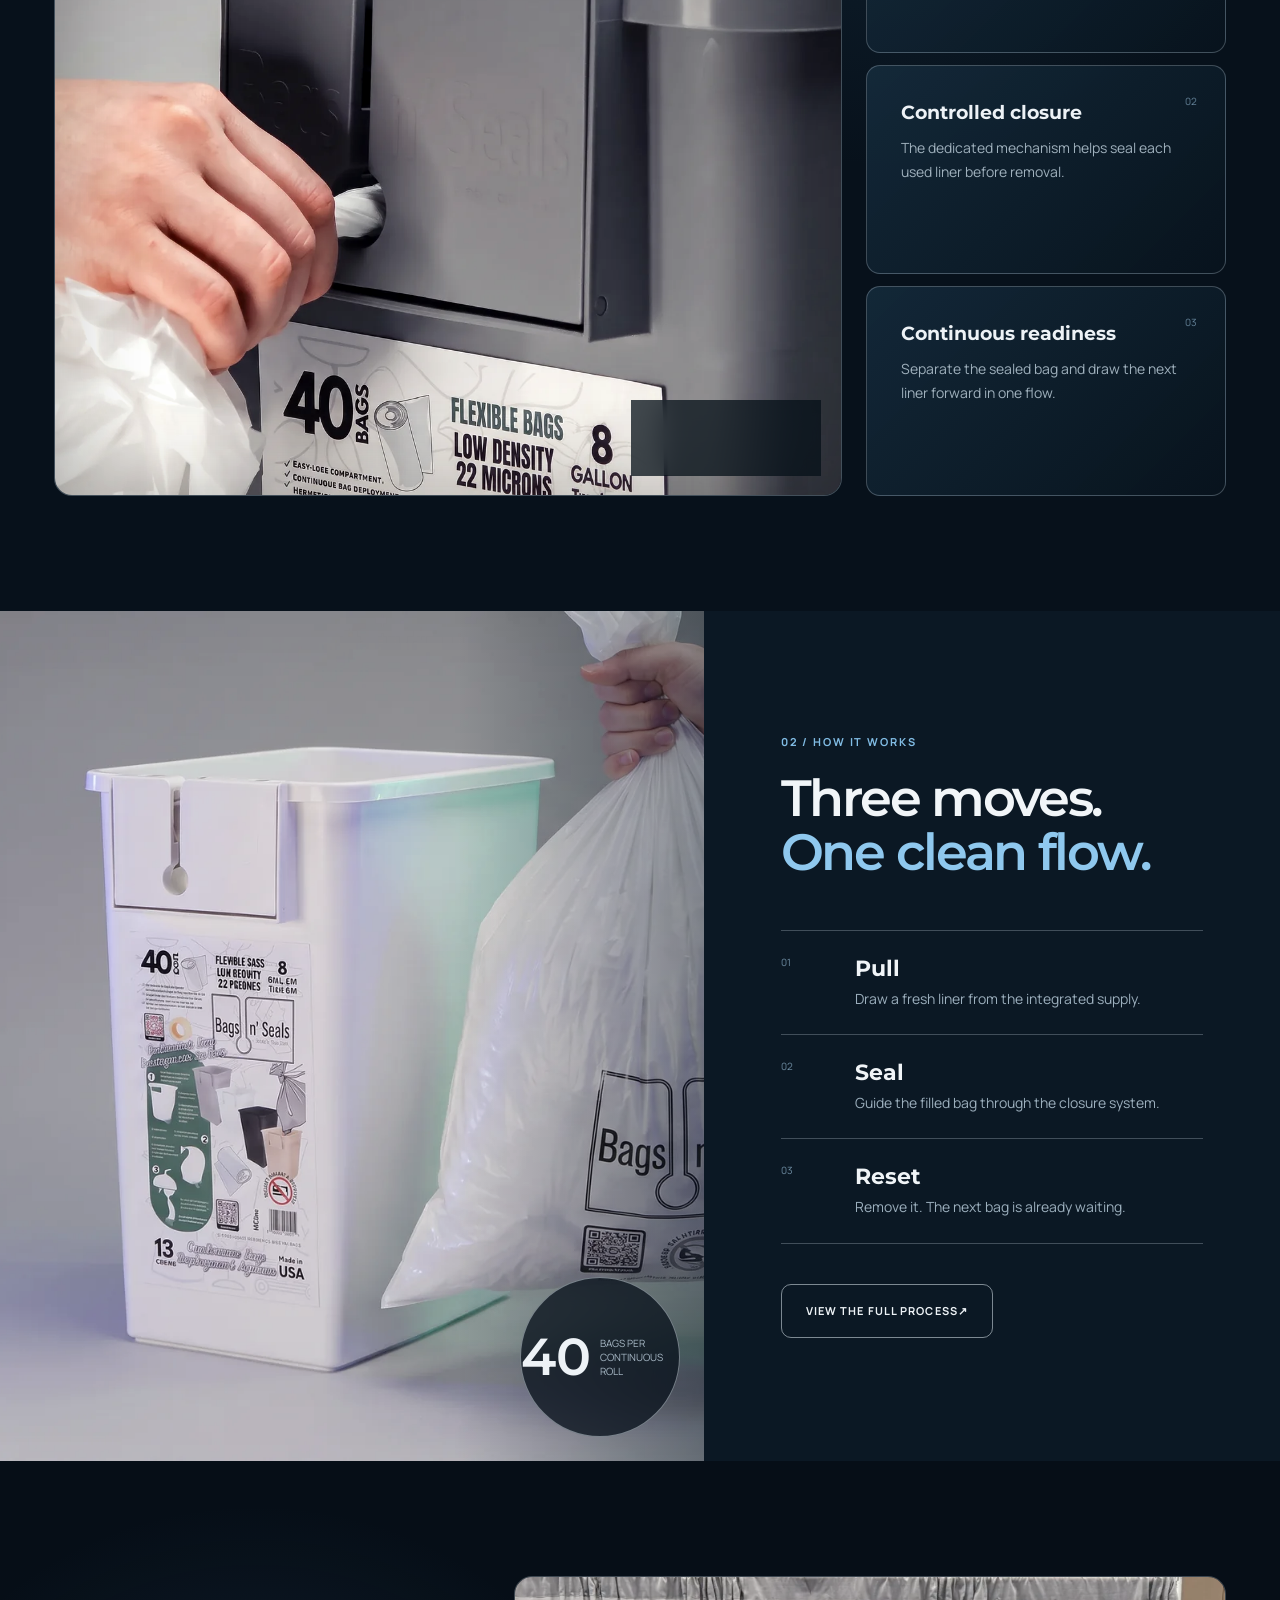
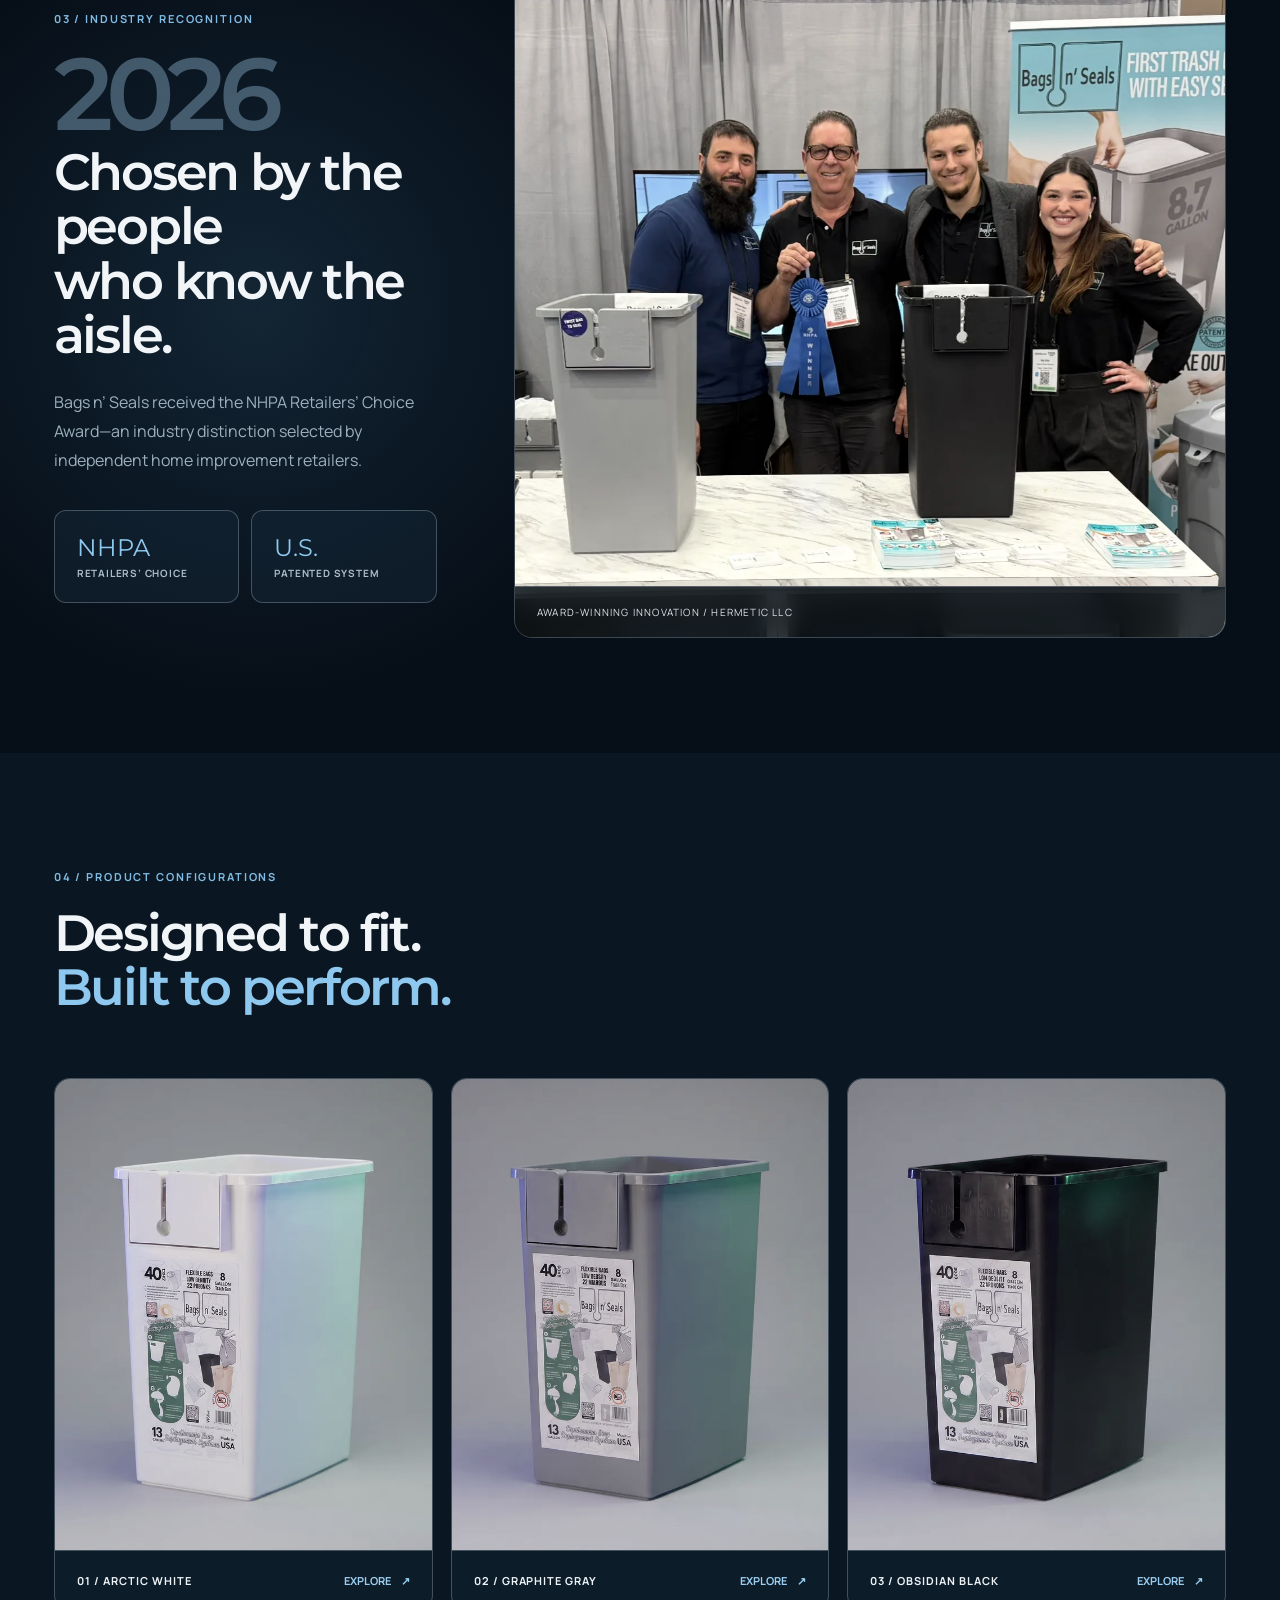
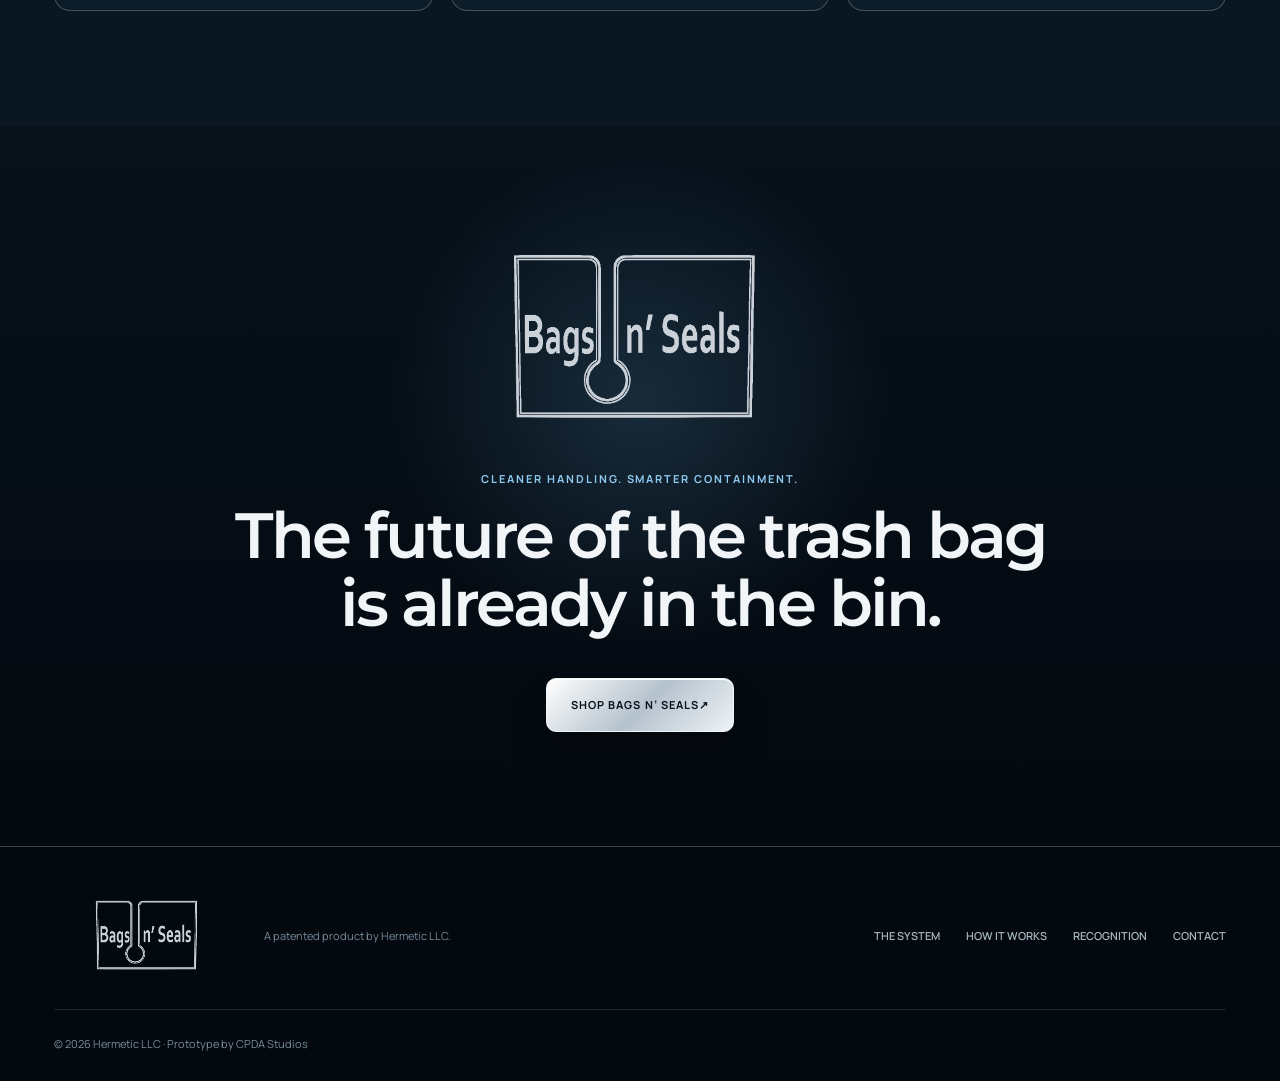
==== commit 64934de7: "Redesign homepage with cinematic silver identity" ====
--- a/index.html
+++ b/index.html
@@ -3,241 +3,170 @@
 <head>
   <meta charset="utf-8">
   <meta name="viewport" content="width=device-width, initial-scale=1">
-  <meta name="description" content="Bags n’ Seals is a U.S.-patented continuous bag deployment and sealing system engineered for cleaner, faster waste handling.">
-  <meta name="theme-color" content="#101412">
-  <title>Bags n’ Seals — Seal waste. Change less.</title>
+  <meta name="description" content="Bags n’ Seals is a U.S.-patented continuous bag deployment and sealing system engineered for cleaner, more controlled waste handling.">
+  <meta name="theme-color" content="#07111c">
+  <title>Bags n’ Seals — Waste handling, re-engineered.</title>
   <link rel="preconnect" href="https://fonts.googleapis.com">
   <link rel="preconnect" href="https://fonts.gstatic.com" crossorigin>
-  <link href="https://fonts.googleapis.com/css2?family=DM+Sans:wght@400;500;600&family=Manrope:wght@400;500;600;700&family=Newsreader:opsz,wght@6..72,400;6..72,500&display=swap" rel="stylesheet">
-  <link rel="stylesheet" href="styles.css">
-  <script src="script.js" defer></script>
+  <link href="https://fonts.googleapis.com/css2?family=Manrope:wght@400;500;600;700&family=Montserrat:wght@500;600;700&display=swap" rel="stylesheet">
+  <link rel="stylesheet" href="styles.css?v=20260831b">
+  <script src="script.js?v=20260831b" defer></script>
 </head>
 <body>
   <a class="skip-link" href="#main">Skip to content</a>
 
-  <div class="announcement">
-    <span class="announcement__dot" aria-hidden="true"></span>
-    2026 NHPA Retailers’ Choice Award Winner
-  </div>
-
   <header class="site-header" data-header>
     <a class="brand" href="#top" aria-label="Bags n’ Seals home">
-      <img src="assets/images/bagsnseals-logo.png" alt="Bags n’ Seals">
-      <span>Hermetic LLC</span>
+      <img src="assets/images/bagsnseals-logo-silver.png" alt="Bags n’ Seals">
+      <span>by Hermetic LLC</span>
     </a>
 
     <button class="menu-toggle" type="button" aria-expanded="false" aria-controls="site-nav" data-menu-toggle>
-      <span class="menu-toggle__line"></span>
-      <span class="menu-toggle__line"></span>
-      <span class="sr-only">Toggle navigation</span>
+      <span></span><span></span><span class="sr-only">Toggle navigation</span>
     </button>
 
     <nav class="site-nav" id="site-nav" aria-label="Primary navigation" data-nav>
       <a href="#system">The system</a>
       <a href="#how-it-works">How it works</a>
       <a href="#recognition">Recognition</a>
-      <a href="#configurations">Configurations</a>
-      <a class="nav-cta" href="https://www.bagsnseals.com/product4">Shop now <span aria-hidden="true">↗</span></a>
+      <a href="#configurations">Models</a>
     </nav>
+
+    <a class="nav-cta" href="https://www.bagsnseals.com/product4">Shop the system <span aria-hidden="true">↗</span></a>
   </header>
 
   <main id="main">
     <section class="hero" id="top">
-      <div class="hero__aura hero__aura--one" aria-hidden="true"></div>
-      <div class="hero__aura hero__aura--two" aria-hidden="true"></div>
-
-      <div class="hero__content">
-        <p class="eyebrow reveal">U.S. patented waste system</p>
-        <h1 class="reveal reveal--delay-1">Seal waste.<br><em>Change less.</em></h1>
-        <p class="hero__lead reveal reveal--delay-2">A continuous bag deployment and sealing system that turns a routine task into a cleaner, controlled process.</p>
-        <div class="hero__actions reveal reveal--delay-3">
-          <a class="button button--light" href="#how-it-works">Discover the system</a>
-          <a class="text-link" href="https://www.bagsnseals.com/product4">Explore products <span aria-hidden="true">↗</span></a>
+      <div class="hero__shade" aria-hidden="true"></div>
+      <div class="hero__content reveal">
+        <div class="hero__credentials">
+          <span>U.S. patented</span><i aria-hidden="true"></i><span>2026 award winner</span>
         </div>
-
-        <div class="hero__proof reveal reveal--delay-3" aria-label="Product credentials">
+        <h1>Waste handling.<br><strong>Re-engineered.</strong></h1>
+        <p class="hero__lead">A continuous bag deployment and sealing system designed to make everyday disposal cleaner, faster and more controlled.</p>
+        <div class="hero__actions">
+          <a class="button button--silver" href="#system">Discover the system</a>
+          <a class="button button--glass" href="https://www.bagsnseals.com/howto">See it in action <span aria-hidden="true">↗</span></a>
+        </div>
+        <div class="hero__benefits" aria-label="Product benefits">
           <div>
-            <strong>Patented</strong>
-            <span>in the United States</span>
+            <svg viewBox="0 0 32 32" aria-hidden="true"><path d="M9 14V9a7 7 0 0 1 14 0v5M6 14h20v15H6zM16 20v4"/></svg>
+            <span><strong>Lock & contain</strong>odors and germs</span>
           </div>
           <div>
-            <strong>Awarded</strong>
-            <span>by industry retailers</span>
+            <svg viewBox="0 0 32 32" aria-hidden="true"><path d="M26 5C15 6 8 12 7 24c9 1 17-5 19-19ZM7 25 22 10"/></svg>
+            <span><strong>Sanitary seal</strong>cleaner handling</span>
           </div>
           <div>
-            <strong>40 bags</strong>
-            <span>in one continuous roll</span>
+            <svg viewBox="0 0 32 32" aria-hidden="true"><circle cx="16" cy="18" r="10"/><path d="M13 2h6M16 2v6M16 18l4-4"/></svg>
+            <span><strong>Always ready</strong>40-bag roll</span>
           </div>
         </div>
       </div>
 
-      <div class="hero__visual reveal reveal--delay-2">
-        <div class="hero__frame">
-          <img src="assets/images/hero-system.webp" alt="Bags n’ Seals waste bin and sealed bag system" fetchpriority="high">
-        </div>
-        <div class="hero__seal" aria-label="United States patented">
-          <span>U.S.</span>
-          <strong>Patented</strong>
-        </div>
-        <div class="hero__caption">
-          <span>01</span>
-          <p>Continuous bags, integrated into the bin.</p>
-        </div>
-      </div>
+      <article class="hero-window hero-window--mechanism reveal reveal--delay-1">
+        <div class="hero-window__media"><img src="assets/images/seal-detail.webp" alt="Hands operating the Bags n’ Seals sealing compartment"></div>
+        <div class="hero-window__caption"><span>01</span><p>Integrated sealing mechanism</p></div>
+      </article>
 
-      <a class="scroll-cue" href="#system" aria-label="Scroll to the system">
-        <span>Scroll</span>
-        <i aria-hidden="true"></i>
-      </a>
+      <article class="hero-window hero-window--rolls reveal reveal--delay-2">
+        <div class="hero-window__media"><img src="assets/images/bag-rolls.webp" alt="Bags n’ Seals continuous bag roll"></div>
+        <div class="hero-window__caption"><span>02</span><p>Supply built into the workflow</p></div>
+      </article>
+
+      <article class="hero-window hero-window--award reveal reveal--delay-3">
+        <div class="hero-window__media"><img src="assets/images/award-team-optimized.webp" alt="Bags n’ Seals team with the 2026 NHPA Retailers’ Choice Award"></div>
+        <div class="hero-window__caption"><span>03</span><p>Retailers’ Choice Award winner</p></div>
+      </article>
+
+      <div class="hero__patent" aria-label="United States patented system"><span>U.S.</span><strong>Patented</strong></div>
+      <a class="scroll-cue" href="#credentials" aria-label="Continue to product credentials"><span>Explore</span><i></i></a>
     </section>
 
-    <section class="manifesto section" id="system">
-      <div class="section__number">01 — The system</div>
-      <div class="manifesto__grid">
-        <h2 class="display reveal">The bag changes.<br><em>The standard doesn’t.</em></h2>
-        <div class="manifesto__copy reveal reveal--delay-1">
-          <p>Bags n’ Seals brings the liner supply, dispensing mechanism and sealing process together in one considered system.</p>
-          <p>The result is simple: the next bag is always in place, ready to deploy.</p>
-        </div>
-      </div>
-
-      <div class="feature-grid">
-        <article class="feature-card reveal">
-          <span class="feature-card__index">01</span>
-          <div class="feature-card__icon" aria-hidden="true">
-            <svg viewBox="0 0 48 48"><path d="M12 10h24M14 10l2 29h16l2-29M20 17v15M28 17v15"/></svg>
-          </div>
-          <h3>Integrated supply</h3>
-          <p>The continuous roll is stored inside the Easy-Lock compartment—not in a separate box.</p>
-        </article>
-        <article class="feature-card reveal reveal--delay-1">
-          <span class="feature-card__index">02</span>
-          <div class="feature-card__icon" aria-hidden="true">
-            <svg viewBox="0 0 48 48"><path d="M12 15h24v18H12zM17 24h14M24 17v14"/></svg>
-          </div>
-          <h3>Controlled seal</h3>
-          <p>A dedicated sealing mechanism helps close each used liner before it leaves the bin.</p>
-        </article>
-        <article class="feature-card reveal reveal--delay-2">
-          <span class="feature-card__index">03</span>
-          <div class="feature-card__icon" aria-hidden="true">
-            <svg viewBox="0 0 48 48"><path d="M11 25c4-8 9-12 14-12 7 0 12 5 12 12 0 6-5 11-12 11-6 0-10-4-10-9 0-4 3-7 7-7 3 0 5 2 5 5"/></svg>
-          </div>
-          <h3>Continuous readiness</h3>
-          <p>Remove the sealed bag and draw the next liner forward. No loose rolls and fewer interruptions.</p>
-        </article>
-      </div>
+    <section class="credential-bar" id="credentials" aria-label="Bags n’ Seals credentials">
+      <div><span>01</span><strong>U.S. patented</strong><p>Proprietary waste-handling system</p></div>
+      <div><span>02</span><strong>Industry recognized</strong><p>2026 NHPA Retailers’ Choice winner</p></div>
+      <div><span>03</span><strong>Continuous supply</strong><p>40 flexible bags on every roll</p></div>
+      <div><span>04</span><strong>Made for real spaces</strong><p>Residential and commercial ready</p></div>
     </section>
 
-    <section class="process" id="how-it-works">
-      <div class="process__media reveal">
-        <img src="assets/images/seal-detail.webp" alt="Hands operating the Bags n’ Seals sealing compartment" loading="lazy">
-        <div class="process__media-label">Engineered into the workflow</div>
+    <section class="system-section section" id="system">
+      <div class="section-heading reveal">
+        <p class="eyebrow">01 / The engineered system</p>
+        <h2>Everything the next bag needs.<br><span>Already in the bin.</span></h2>
+        <p>Supply, deployment and sealing come together in one considered system—keeping the replacement process close, clean and ready.</p>
       </div>
-
-      <div class="process__content">
-        <div class="section__number section__number--light">02 — How it works</div>
-        <h2 class="display display--light reveal">Three moves.<br><em>One continuous flow.</em></h2>
-        <ol class="steps">
-          <li class="reveal">
-            <span>01</span>
-            <div><strong>Pull</strong><p>Draw a fresh liner directly from the integrated compartment.</p></div>
-          </li>
-          <li class="reveal reveal--delay-1">
-            <span>02</span>
-            <div><strong>Seal</strong><p>Twist the filled bag and guide it through the sealing mechanism.</p></div>
-          </li>
-          <li class="reveal reveal--delay-2">
-            <span>03</span>
-            <div><strong>Reset</strong><p>Separate the sealed bag. The next liner is already waiting.</p></div>
-          </li>
-        </ol>
-        <a class="button button--outline" href="https://www.bagsnseals.com/howto">See the complete process</a>
-      </div>
-    </section>
-
-    <section class="metric section">
-      <div class="section__number">03 — Built for continuity</div>
-      <div class="metric__grid">
-        <div class="metric__statement reveal">
-          <span class="metric__value">40</span>
-          <p>bags on a continuous roll</p>
+      <div class="system-showcase">
+        <div class="system-showcase__image reveal">
+          <img src="assets/images/seal-detail.webp" alt="Bags n’ Seals Easy-Lock sealing compartment" loading="lazy">
+          <div class="image-index"><span>Precision detail</span><strong>Easy-Lock™</strong></div>
         </div>
-        <div class="metric__image reveal reveal--delay-1">
-          <img src="assets/images/bag-rolls.webp" alt="Box of Bags n’ Seals continuous bag rolls" loading="lazy">
-        </div>
-        <div class="metric__copy reveal reveal--delay-2">
-          <p class="eyebrow eyebrow--dark">Designed around the operator</p>
-          <h2>Less searching.<br>Less interruption.<br>More control.</h2>
-          <p>Supply and function live together, keeping the replacement process close at hand and easy to understand.</p>
+        <div class="system-showcase__features">
+          <article class="feature reveal"><span>01</span><h3>Integrated supply</h3><p>The continuous roll lives inside the compartment, not in a separate box.</p></article>
+          <article class="feature reveal reveal--delay-1"><span>02</span><h3>Controlled closure</h3><p>The dedicated mechanism helps seal each used liner before removal.</p></article>
+          <article class="feature reveal reveal--delay-2"><span>03</span><h3>Continuous readiness</h3><p>Separate the sealed bag and draw the next liner forward in one flow.</p></article>
         </div>
       </div>
     </section>
 
-    <section class="recognition" id="recognition">
-      <div class="recognition__image reveal">
-        <img src="assets/images/award-team-optimized.webp" alt="Bags n’ Seals team with the 2026 NHPA Retailers’ Choice Award" loading="lazy">
+    <section class="process-section" id="how-it-works">
+      <div class="process-section__media reveal">
+        <img src="assets/images/hero-system.webp" alt="Bags n’ Seals system with a sealed waste bag" loading="lazy">
+        <div class="process-section__badge"><span>40</span><small>bags per<br>continuous roll</small></div>
       </div>
-      <div class="recognition__content">
-        <div class="section__number">04 — Industry recognition</div>
-        <p class="award-kicker reveal">2026 winner</p>
-        <h2 class="display reveal reveal--delay-1">Recognized by the people who know the aisle.</h2>
-        <p class="reveal reveal--delay-2">Bags n’ Seals received the NHPA Retailers’ Choice Award—an industry distinction selected by independent home improvement retailers.</p>
-        <div class="recognition__marks reveal reveal--delay-3">
+      <div class="process-section__content">
+        <p class="eyebrow">02 / How it works</p>
+        <h2>Three moves.<br><span>One clean flow.</span></h2>
+        <ol class="process-list">
+          <li class="reveal"><span>01</span><div><strong>Pull</strong><p>Draw a fresh liner from the integrated supply.</p></div></li>
+          <li class="reveal reveal--delay-1"><span>02</span><div><strong>Seal</strong><p>Guide the filled bag through the closure system.</p></div></li>
+          <li class="reveal reveal--delay-2"><span>03</span><div><strong>Reset</strong><p>Remove it. The next bag is already waiting.</p></div></li>
+        </ol>
+        <a class="button button--outline" href="https://www.bagsnseals.com/howto">View the full process <span aria-hidden="true">↗</span></a>
+      </div>
+    </section>
+
+    <section class="recognition-section section" id="recognition">
+      <div class="recognition-section__copy">
+        <p class="eyebrow">03 / Industry recognition</p>
+        <p class="award-year">2026</p>
+        <h2>Chosen by the people<br>who know the aisle.</h2>
+        <p>Bags n’ Seals received the NHPA Retailers’ Choice Award—an industry distinction selected by independent home improvement retailers.</p>
+        <div class="recognition-seals">
           <div><span>NHPA</span><strong>Retailers’ Choice</strong></div>
           <div><span>U.S.</span><strong>Patented System</strong></div>
         </div>
       </div>
+      <div class="recognition-section__image reveal">
+        <img src="assets/images/award-team-optimized.webp" alt="Bags n’ Seals team receiving the 2026 NHPA Retailers’ Choice Award" loading="lazy">
+        <span class="recognition-section__line">Award-winning innovation / Hermetic LLC</span>
+      </div>
     </section>
 
     <section class="configurations section" id="configurations">
-      <div class="configurations__header">
-        <div>
-          <div class="section__number">05 — Product configurations</div>
-          <h2 class="display reveal">One system.<br><em>Made to fit the room.</em></h2>
-        </div>
-        <p class="reveal reveal--delay-1">A refined palette for residential, commercial and institutional settings.</p>
+      <div class="section-heading section-heading--compact reveal">
+        <p class="eyebrow">04 / Product configurations</p>
+        <h2>Designed to fit.<br><span>Built to perform.</span></h2>
       </div>
-
       <div class="product-grid">
-        <article class="product-card reveal">
-          <div class="product-card__image"><img src="assets/images/system-white.webp" alt="White Bags n’ Seals system" loading="lazy"></div>
-          <div class="product-card__meta"><span>01 / White</span><a href="https://www.bagsnseals.com/product4" aria-label="View white configuration">View <span aria-hidden="true">↗</span></a></div>
-        </article>
-        <article class="product-card reveal reveal--delay-1">
-          <div class="product-card__image"><img src="assets/images/system-gray.webp" alt="Gray Bags n’ Seals system" loading="lazy"></div>
-          <div class="product-card__meta"><span>02 / Gray</span><a href="https://www.bagsnseals.com/product4" aria-label="View gray configuration">View <span aria-hidden="true">↗</span></a></div>
-        </article>
-        <article class="product-card reveal reveal--delay-2">
-          <div class="product-card__image"><img src="assets/images/system-black.webp" alt="Black Bags n’ Seals system" loading="lazy"></div>
-          <div class="product-card__meta"><span>03 / Black</span><a href="https://www.bagsnseals.com/product4" aria-label="View black configuration">View <span aria-hidden="true">↗</span></a></div>
-        </article>
+        <article class="product-card reveal"><img src="assets/images/system-white.webp" alt="White Bags n’ Seals system" loading="lazy"><div><span>01 / Arctic White</span><a href="https://www.bagsnseals.com/product4">Explore <b>↗</b></a></div></article>
+        <article class="product-card reveal reveal--delay-1"><img src="assets/images/system-gray.webp" alt="Gray Bags n’ Seals system" loading="lazy"><div><span>02 / Graphite Gray</span><a href="https://www.bagsnseals.com/product4">Explore <b>↗</b></a></div></article>
+        <article class="product-card reveal reveal--delay-2"><img src="assets/images/system-black.webp" alt="Black Bags n’ Seals system" loading="lazy"><div><span>03 / Obsidian Black</span><a href="https://www.bagsnseals.com/product4">Explore <b>↗</b></a></div></article>
       </div>
     </section>
 
-    <section class="closing">
-      <div class="closing__line" aria-hidden="true"></div>
-      <p class="eyebrow reveal">A better way to contain the everyday</p>
-      <h2 class="reveal reveal--delay-1">The future of the trash bag<br><em>is already in the bin.</em></h2>
-      <a class="button button--light reveal reveal--delay-2" href="https://www.bagsnseals.com/product4">Explore Bags n’ Seals</a>
+    <section class="closing-section">
+      <img src="assets/images/bagsnseals-logo-silver.png" alt="Bags n’ Seals">
+      <p>Cleaner handling. Smarter containment.</p>
+      <h2>The future of the trash bag<br>is already in the bin.</h2>
+      <a class="button button--silver" href="https://www.bagsnseals.com/product4">Shop Bags n’ Seals <span aria-hidden="true">↗</span></a>
     </section>
   </main>
 
   <footer class="site-footer">
-    <div class="site-footer__brand">
-      <img src="assets/images/bagsnseals-logo.png" alt="Bags n’ Seals">
-      <p>A patented product by Hermetic LLC.</p>
-    </div>
-    <div class="site-footer__nav">
-      <a href="#system">The system</a>
-      <a href="#how-it-works">How it works</a>
-      <a href="#recognition">Recognition</a>
-      <a href="https://www.bagsnseals.com/contact">Contact</a>
-    </div>
-    <div class="site-footer__bottom">
-      <span>© <span data-year></span> Hermetic LLC</span>
-      <span>Prototype concept — CPDA Studios</span>
-    </div>
+    <div><img src="assets/images/bagsnseals-logo-silver.png" alt="Bags n’ Seals"><p>A patented product by Hermetic LLC.</p></div>
+    <nav aria-label="Footer navigation"><a href="#system">The system</a><a href="#how-it-works">How it works</a><a href="#recognition">Recognition</a><a href="https://www.bagsnseals.com/contact">Contact</a></nav>
+    <p>© <span data-year></span> Hermetic LLC · Prototype by CPDA Studios</p>
   </footer>
 </body>
 </html>
--- a/styles.css
+++ b/styles.css
@@ -1,34 +1,35 @@
 :root {
-  --ink: #111512;
-  --ink-soft: #202622;
-  --paper: #f1f0e9;
-  --paper-bright: #faf9f4;
-  --line: rgba(17, 21, 18, .17);
-  --mint: #b7e1cf;
-  --mint-deep: #83bca4;
-  --acid: #d7f06c;
-  --white: #fff;
-  --sans: "Manrope", "Segoe UI", sans-serif;
-  --body: "DM Sans", "Segoe UI", sans-serif;
-  --serif: "Newsreader", Georgia, serif;
-  --page: min(1340px, calc(100vw - 72px));
-  --ease: cubic-bezier(.2, .7, .2, 1);
+  --ink: #050a10;
+  --navy-950: #06101a;
+  --navy-900: #081522;
+  --navy-800: #102333;
+  --steel-700: #34495c;
+  --steel-500: #71869a;
+  --silver-100: #edf2f6;
+  --silver-200: #d3dce4;
+  --silver-300: #b4c1cd;
+  --blue: #65baf1;
+  --line: rgba(205, 219, 231, .28);
+  --glass: rgba(8, 20, 31, .66);
+  --font-display: "Montserrat", Arial, sans-serif;
+  --font-body: "Manrope", Arial, sans-serif;
+  --gutter: clamp(24px, 4.2vw, 92px);
 }
 
 * { box-sizing: border-box; }
 html { scroll-behavior: smooth; }
 body {
   margin: 0;
-  background: var(--paper);
-  color: var(--ink);
-  font-family: var(--body);
-  font-size: 16px;
-  line-height: 1.6;
+  min-width: 320px;
+  overflow-x: hidden;
+  color: var(--silver-100);
+  background: var(--navy-950);
+  font-family: var(--font-body);
   -webkit-font-smoothing: antialiased;
 }
 body.menu-open { overflow: hidden; }
-img { display: block; width: 100%; }
 a { color: inherit; text-decoration: none; }
+img { display: block; max-width: 100%; }
 button, a { -webkit-tap-highlight-color: transparent; }
 
 .sr-only {
@@ -44,480 +45,476 @@
 }
 .skip-link {
   position: fixed;
-  z-index: 1000;
-  top: 8px;
-  left: 8px;
+  z-index: 200;
+  top: 12px;
+  left: 12px;
+  padding: 12px 18px;
   transform: translateY(-140%);
-  padding: 10px 16px;
-  background: var(--white);
-  color: var(--ink);
-  border-radius: 99px;
+  background: #fff;
+  color: #07111c;
+  border-radius: 8px;
 }
 .skip-link:focus { transform: translateY(0); }
 
-.announcement {
-  min-height: 34px;
+.site-header {
+  position: absolute;
+  z-index: 80;
+  top: 22px;
+  left: 2.2vw;
+  right: 2.2vw;
+  min-height: 108px;
+  padding: 11px 12px 11px 20px;
+  display: grid;
+  grid-template-columns: minmax(210px, .85fr) auto minmax(210px, .85fr);
+  align-items: center;
+  gap: 24px;
+  border: 1px solid rgba(213, 225, 236, .3);
+  border-radius: 16px;
+  background: linear-gradient(180deg, rgba(8, 20, 31, .88), rgba(7, 17, 27, .64));
+  box-shadow: 0 20px 55px rgba(0, 0, 0, .28), inset 0 1px 0 rgba(255, 255, 255, .07);
+  backdrop-filter: blur(18px) saturate(125%);
+}
+.site-header.is-fixed {
+  position: fixed;
+  top: 12px;
+  transform: translateY(-130%);
+  opacity: 0;
+  transition: transform .35s ease, opacity .35s ease;
+}
+.site-header.is-fixed.is-visible { transform: translateY(0); opacity: 1; }
+.brand { display: flex; align-items: center; gap: 16px; min-width: 0; }
+.brand img { width: clamp(190px, 12vw, 290px); height: 86px; object-fit: contain; object-position: left center; }
+.brand span {
+  padding-left: 16px;
+  border-left: 1px solid var(--line);
+  color: var(--silver-300);
+  font-size: 10px;
+  letter-spacing: .16em;
+  text-transform: uppercase;
+  white-space: nowrap;
+}
+.site-nav {
   display: flex;
   align-items: center;
   justify-content: center;
-  gap: 9px;
-  padding: 6px 20px;
-  background: var(--acid);
-  color: var(--ink);
-  font-family: var(--sans);
-  font-size: 10px;
-  font-weight: 700;
-  letter-spacing: .17em;
-  text-transform: uppercase;
-}
-.announcement__dot {
-  width: 5px;
-  height: 5px;
-  border-radius: 50%;
-  background: currentColor;
-  box-shadow: 0 0 0 4px rgba(17, 21, 18, .12);
-}
-
-.site-header {
-  position: relative;
-  z-index: 100;
-  height: 90px;
-  display: flex;
-  align-items: center;
-  justify-content: space-between;
-  padding: 0 max(36px, calc((100vw - 1340px) / 2));
-  background: rgba(250, 249, 244, .94);
-  border-bottom: 1px solid var(--line);
-  backdrop-filter: blur(14px);
-}
-.site-header.is-fixed {
-  position: fixed;
-  top: 0;
-  left: 0;
-  right: 0;
-  height: 72px;
-  animation: header-in .45s var(--ease) both;
-}
-@keyframes header-in { from { transform: translateY(-100%); } }
-.brand { display: flex; align-items: center; gap: 14px; }
-.brand img { width: 112px; height: 42px; object-fit: contain; }
-.brand span {
-  padding-left: 14px;
-  border-left: 1px solid var(--line);
-  color: #59605b;
-  font-family: var(--sans);
-  font-size: 9px;
-  font-weight: 600;
-  letter-spacing: .18em;
-  text-transform: uppercase;
-}
-.site-nav { display: flex; align-items: center; gap: 32px; }
+  gap: 4px;
+  padding: 5px;
+  border: 1px solid rgba(197, 213, 226, .16);
+  border-radius: 999px;
+  background: rgba(0, 5, 10, .24);
+}
 .site-nav a {
-  position: relative;
-  font-family: var(--sans);
+  padding: 11px 15px;
+  border-radius: 999px;
+  color: #dce6ee;
   font-size: 11px;
   font-weight: 600;
-  letter-spacing: .08em;
+  letter-spacing: .07em;
   text-transform: uppercase;
-}
-.site-nav > a:not(.nav-cta)::after {
-  content: "";
-  position: absolute;
-  left: 0;
-  right: 100%;
-  bottom: -7px;
-  height: 1px;
-  background: currentColor;
-  transition: right .3s var(--ease);
-}
-.site-nav > a:hover::after { right: 0; }
+  transition: background .25s ease, color .25s ease;
+  white-space: nowrap;
+}
+.site-nav a:hover { color: #fff; background: rgba(214, 225, 235, .12); }
 .nav-cta {
-  display: inline-flex;
-  align-items: center;
-  gap: 18px;
-  padding: 14px 18px;
-  background: var(--ink);
-  color: var(--white);
-}
-.menu-toggle { display: none; }
-
-.hero {
-  position: relative;
-  min-height: calc(100svh - 124px);
-  display: grid;
-  grid-template-columns: minmax(0, .92fr) minmax(520px, 1.08fr);
-  align-items: center;
-  gap: clamp(40px, 6vw, 104px);
-  padding: 80px max(36px, calc((100vw - 1340px) / 2)) 72px;
-  overflow: hidden;
-  background: var(--ink);
-  color: var(--white);
-}
-.hero__aura {
-  position: absolute;
-  width: 500px;
-  height: 500px;
-  border-radius: 50%;
-  filter: blur(130px);
-  opacity: .17;
-  pointer-events: none;
-}
-.hero__aura--one { right: 12%; top: -25%; background: #79f0c1; }
-.hero__aura--two { left: -15%; bottom: -40%; background: #af8cff; }
-.hero__content, .hero__visual { position: relative; z-index: 2; }
-.eyebrow {
-  margin: 0 0 22px;
-  color: var(--mint);
-  font-family: var(--sans);
-  font-size: 10px;
-  font-weight: 700;
-  letter-spacing: .2em;
-  text-transform: uppercase;
-}
-.eyebrow--dark { color: #526158; }
-.hero h1 {
-  margin: 0;
-  font-family: var(--sans);
-  font-size: clamp(54px, 6.6vw, 108px);
-  font-weight: 500;
-  letter-spacing: -.07em;
-  line-height: .89;
-}
-.hero h1 em, .display em, .closing h2 em {
-  color: var(--mint);
-  font-family: var(--serif);
-  font-weight: 400;
-  letter-spacing: -.035em;
-}
-.hero__lead {
-  max-width: 590px;
-  margin: 34px 0 0;
-  color: rgba(255, 255, 255, .68);
-  font-size: clamp(17px, 1.45vw, 22px);
-  line-height: 1.55;
-}
-.hero__actions { display: flex; align-items: center; gap: 34px; margin-top: 38px; }
-.button {
-  min-height: 54px;
+  justify-self: end;
   display: inline-flex;
   align-items: center;
   justify-content: center;
-  padding: 15px 24px;
-  border: 1px solid transparent;
-  font-family: var(--sans);
+  gap: 14px;
+  min-height: 48px;
+  padding: 0 21px;
+  border: 1px solid rgba(241, 247, 251, .58);
+  border-radius: 10px;
+  color: #07111c;
+  background: linear-gradient(135deg, #f7f9fb 0%, #b7c3ce 52%, #ecf1f5 100%);
+  box-shadow: inset 0 1px 0 #fff, 0 12px 28px rgba(0, 0, 0, .22);
   font-size: 11px;
   font-weight: 700;
   letter-spacing: .08em;
   text-transform: uppercase;
-  transition: transform .3s var(--ease), background .3s var(--ease), color .3s var(--ease);
-}
-.button:hover { transform: translateY(-3px); }
-.button--light { background: var(--paper-bright); color: var(--ink); }
-.button--light:hover { background: var(--acid); }
-.button--outline { border-color: rgba(255, 255, 255, .35); color: var(--white); }
-.button--outline:hover { background: var(--white); color: var(--ink); }
-.text-link {
+  white-space: nowrap;
+  transition: transform .25s ease, box-shadow .25s ease;
+}
+.nav-cta:hover { transform: translateY(-2px); box-shadow: inset 0 1px 0 #fff, 0 18px 34px rgba(0, 0, 0, .32); }
+.menu-toggle { display: none; }
+
+.hero {
+  position: relative;
+  min-height: max(820px, 100svh);
+  isolation: isolate;
+  overflow: hidden;
+  background: var(--navy-950) url("assets/images/hero-cinematic.webp") center center / cover no-repeat;
+}
+.hero::before {
+  content: "";
+  position: absolute;
+  z-index: -1;
+  inset: 0;
+  background:
+    linear-gradient(90deg, rgba(3, 9, 15, .72) 0%, rgba(4, 11, 18, .32) 27%, rgba(5, 12, 19, 0) 54%, rgba(2, 7, 12, .24) 100%),
+    linear-gradient(180deg, rgba(3, 8, 14, .28) 0%, transparent 30%, transparent 70%, rgba(3, 8, 13, .36) 100%);
+}
+.hero__shade {
+  position: absolute;
+  z-index: -1;
+  inset: 0;
+  box-shadow: inset 0 0 180px rgba(0, 0, 0, .42);
+  pointer-events: none;
+}
+.hero__content {
+  position: absolute;
+  z-index: 4;
+  top: clamp(142px, 17vh, 210px);
+  left: 4.4vw;
+  width: min(42vw, 820px);
+  text-shadow: 0 3px 30px rgba(0, 0, 0, .45);
+}
+.hero__credentials { display: flex; align-items: center; gap: 13px; margin-bottom: 18px; }
+.hero__credentials span {
+  color: #d9e3eb;
+  font-size: clamp(10px, .68vw, 13px);
+  font-weight: 700;
+  letter-spacing: .17em;
+  text-transform: uppercase;
+}
+.hero__credentials i { width: 4px; height: 4px; border-radius: 50%; background: var(--blue); box-shadow: 0 0 14px var(--blue); }
+.hero h1 {
+  margin: 0;
+  max-width: 860px;
+  color: #f5f8fa;
+  font-family: var(--font-display);
+  font-size: clamp(52px, 4.5vw, 92px);
+  font-weight: 600;
+  letter-spacing: -.048em;
+  line-height: .98;
+}
+.hero h1 strong {
+  color: #9fd9ff;
+  font-weight: 600;
+  text-shadow: 0 0 35px rgba(71, 164, 225, .25);
+}
+.hero__lead {
+  max-width: 700px;
+  margin: 22px 0 0;
+  color: #d5dee6;
+  font-size: clamp(16px, 1.05vw, 21px);
+  line-height: 1.65;
+}
+.hero__actions { display: flex; align-items: center; gap: 12px; margin-top: 28px; }
+.button {
   display: inline-flex;
-  gap: 14px;
-  align-items: center;
-  color: rgba(255, 255, 255, .72);
-  font-family: var(--sans);
-  font-size: 11px;
-  font-weight: 600;
-  letter-spacing: .08em;
-  text-transform: uppercase;
-}
-.hero__proof {
-  display: grid;
-  grid-template-columns: repeat(3, 1fr);
-  margin-top: 64px;
-  padding-top: 24px;
-  border-top: 1px solid rgba(255, 255, 255, .18);
-}
-.hero__proof div { padding: 0 17px; border-left: 1px solid rgba(255, 255, 255, .16); }
-.hero__proof div:first-child { padding-left: 0; border-left: 0; }
-.hero__proof strong, .hero__proof span { display: block; }
-.hero__proof strong { font-family: var(--sans); font-size: 13px; font-weight: 600; }
-.hero__proof span { margin-top: 3px; color: rgba(255, 255, 255, .45); font-size: 11px; }
-.hero__visual { padding: 0 0 34px 30px; }
-.hero__frame {
-  position: relative;
-  overflow: hidden;
-  border-radius: 2px;
-  border: 1px solid rgba(255, 255, 255, .18);
-  box-shadow: 0 35px 90px rgba(0, 0, 0, .35);
-}
-.hero__frame::after {
-  content: "";
-  position: absolute;
-  inset: 0;
-  background: linear-gradient(180deg, transparent 60%, rgba(10, 12, 11, .35));
-  pointer-events: none;
-}
-.hero__frame img { aspect-ratio: 1.3 / 1; object-fit: cover; }
-.hero__seal {
-  position: absolute;
-  top: -30px;
-  right: -26px;
-  width: 116px;
-  height: 116px;
-  display: flex;
-  flex-direction: column;
   align-items: center;
   justify-content: center;
-  border: 1px solid rgba(255, 255, 255, .4);
+  min-height: 54px;
+  padding: 0 24px;
+  border-radius: 10px;
+  font-size: 11px;
+  font-weight: 700;
+  letter-spacing: .1em;
+  text-transform: uppercase;
+  transition: transform .25s ease, background .25s ease, border-color .25s ease;
+}
+.button:hover { transform: translateY(-2px); }
+.button--silver {
+  color: #07111c;
+  border: 1px solid #f0f5f8;
+  background: linear-gradient(135deg, #fff 0%, #b5c2cd 52%, #eef3f6 100%);
+  box-shadow: inset 0 1px 0 #fff, 0 18px 35px rgba(0, 0, 0, .24);
+}
+.button--glass { border: 1px solid rgba(220, 230, 238, .36); background: rgba(6, 17, 27, .48); backdrop-filter: blur(12px); }
+.button--outline { border: 1px solid rgba(219, 229, 237, .55); background: transparent; }
+.hero__benefits {
+  display: grid;
+  grid-template-columns: repeat(3, minmax(0, 1fr));
+  gap: 0;
+  max-width: 720px;
+  margin-top: 30px;
+  padding: 16px 0;
+  border-top: 1px solid rgba(206, 221, 233, .3);
+  border-bottom: 1px solid rgba(206, 221, 233, .22);
+}
+.hero__benefits > div { display: flex; align-items: center; gap: 12px; padding: 0 16px; border-right: 1px solid rgba(206, 221, 233, .24); }
+.hero__benefits > div:first-child { padding-left: 0; }
+.hero__benefits > div:last-child { border-right: 0; }
+.hero__benefits svg { flex: 0 0 28px; width: 28px; fill: none; stroke: #dce8f1; stroke-width: 1.4; }
+.hero__benefits span { color: #aebdca; font-size: clamp(10px, .7vw, 13px); line-height: 1.45; }
+.hero__benefits strong { display: block; color: #f0f5f8; font-size: 1.05em; }
+
+.hero-window {
+  position: absolute;
+  z-index: 5;
+  overflow: hidden;
+  border: 1px solid rgba(226, 234, 241, .66);
+  border-radius: 15px;
+  background: rgba(8, 17, 25, .72);
+  box-shadow: 0 24px 60px rgba(0, 0, 0, .4), inset 0 1px 0 rgba(255, 255, 255, .14);
+  backdrop-filter: blur(12px);
+}
+.hero-window::after { content: ""; position: absolute; inset: 0; border-radius: inherit; box-shadow: inset 0 0 0 4px rgba(255, 255, 255, .025); pointer-events: none; }
+.hero-window__media { height: calc(100% - 47px); overflow: hidden; }
+.hero-window__media img { width: 100%; height: 100%; object-fit: cover; transition: transform .65s ease; }
+.hero-window:hover img { transform: scale(1.035); }
+.hero-window__caption {
+  position: absolute;
+  left: 0;
+  right: 0;
+  bottom: 0;
+  min-height: 48px;
+  padding: 0 14px;
+  display: flex;
+  align-items: center;
+  gap: 12px;
+  border-top: 1px solid rgba(220, 231, 239, .24);
+  background: linear-gradient(90deg, rgba(6, 14, 22, .94), rgba(14, 29, 42, .9));
+}
+.hero-window__caption span { color: #7ebce4; font-size: 9px; font-weight: 700; }
+.hero-window__caption p { margin: 0; color: #f2f6f9; font-size: clamp(10px, .7vw, 13px); font-weight: 600; }
+.hero-window--mechanism { top: 20%; right: 2.25vw; width: clamp(250px, 19vw, 455px); height: clamp(180px, 23vh, 270px); }
+.hero-window--mechanism img { object-position: 58% 48%; }
+.hero-window--rolls { right: 2.25vw; bottom: 3.6%; width: clamp(245px, 19vw, 455px); height: clamp(170px, 21vh, 250px); }
+.hero-window--rolls img { object-position: center 52%; }
+.hero-window--award { left: 2.25vw; bottom: 3.6%; width: clamp(245px, 18vw, 430px); height: clamp(170px, 21vh, 250px); }
+.hero-window--award img { object-position: center 42%; }
+.hero__patent {
+  position: absolute;
+  z-index: 7;
+  right: calc(20vw + 1.4vw);
+  top: 23.5%;
+  width: clamp(74px, 5vw, 106px);
+  aspect-ratio: 1;
+  display: grid;
+  place-content: center;
+  text-align: center;
+  border: 1px solid rgba(226, 236, 243, .5);
   border-radius: 50%;
-  background: rgba(17, 21, 18, .85);
-  box-shadow: inset 0 0 0 6px rgba(183, 225, 207, .08);
-  backdrop-filter: blur(10px);
-  color: var(--mint);
-  transform: rotate(9deg);
-  text-transform: uppercase;
-}
-.hero__seal span { font-family: var(--serif); font-size: 19px; }
-.hero__seal strong { font-family: var(--sans); font-size: 9px; letter-spacing: .14em; }
-.hero__caption {
-  position: absolute;
-  left: 0;
-  bottom: 0;
-  width: 245px;
-  display: flex;
-  gap: 18px;
-  align-items: flex-start;
-  padding: 18px 20px;
-  background: var(--paper-bright);
-  color: var(--ink);
-  box-shadow: 0 12px 30px rgba(0,0,0,.18);
-}
-.hero__caption span { color: #7b827d; font-family: var(--sans); font-size: 9px; }
-.hero__caption p { margin: 0; font-size: 12px; line-height: 1.45; }
-.scroll-cue {
-  position: absolute;
-  z-index: 3;
-  right: 32px;
-  bottom: 32px;
-  display: flex;
-  flex-direction: column;
-  align-items: center;
-  gap: 10px;
-  color: rgba(255,255,255,.45);
-  font-family: var(--sans);
-  font-size: 8px;
-  letter-spacing: .2em;
-  text-transform: uppercase;
-}
-.scroll-cue i { width: 1px; height: 38px; background: linear-gradient(var(--mint), transparent); }
-
-.section { width: var(--page); margin: 0 auto; padding: 130px 0; }
-.section__number {
-  margin-bottom: 62px;
-  padding-bottom: 14px;
+  background: radial-gradient(circle at 35% 28%, rgba(132, 169, 196, .35), rgba(7, 17, 26, .92) 65%);
+  box-shadow: 0 16px 36px rgba(0, 0, 0, .36), inset 0 0 0 5px rgba(213, 225, 234, .06);
+  transform: rotate(7deg);
+}
+.hero__patent span { color: #c8d4dd; font-family: var(--font-display); font-size: clamp(15px, 1.1vw, 24px); font-weight: 700; }
+.hero__patent strong { color: #91c8ed; font-size: clamp(7px, .48vw, 10px); letter-spacing: .1em; text-transform: uppercase; }
+.scroll-cue { position: absolute; z-index: 8; left: 50%; bottom: 20px; display: flex; flex-direction: column; align-items: center; gap: 7px; transform: translateX(-50%); }
+.scroll-cue span { font-size: 8px; font-weight: 700; letter-spacing: .18em; text-transform: uppercase; }
+.scroll-cue i { display: block; width: 1px; height: 30px; background: linear-gradient(#dbe6ee, transparent); }
+
+.credential-bar {
+  position: relative;
+  z-index: 9;
+  display: grid;
+  grid-template-columns: repeat(4, 1fr);
+  padding: 0 var(--gutter);
+  border-top: 1px solid var(--line);
   border-bottom: 1px solid var(--line);
-  color: #737b75;
-  font-family: var(--sans);
-  font-size: 9px;
-  font-weight: 700;
-  letter-spacing: .18em;
-  text-transform: uppercase;
-}
-.section__number--light { border-color: rgba(255,255,255,.18); color: rgba(255,255,255,.45); }
-.manifesto__grid { display: grid; grid-template-columns: 1.35fr .65fr; gap: 100px; align-items: end; }
-.display {
+  background: linear-gradient(90deg, #091521, #102333 50%, #091521);
+}
+.credential-bar > div { position: relative; min-height: 150px; padding: 30px clamp(20px, 2vw, 42px); border-right: 1px solid var(--line); }
+.credential-bar > div:first-child { border-left: 1px solid var(--line); }
+.credential-bar span { position: absolute; top: 27px; right: 20px; color: #60798d; font-size: 10px; }
+.credential-bar strong { display: block; margin-bottom: 8px; color: #edf3f7; font-family: var(--font-display); font-size: clamp(16px, 1.15vw, 22px); }
+.credential-bar p { margin: 0; color: #94a7b6; font-size: 13px; line-height: 1.5; }
+
+.section { padding: clamp(90px, 9vw, 180px) var(--gutter); }
+.eyebrow { margin: 0 0 22px; color: #81bce4; font-size: 11px; font-weight: 700; letter-spacing: .17em; text-transform: uppercase; }
+.section-heading { display: grid; grid-template-columns: 1.3fr .7fr; column-gap: 8vw; align-items: end; }
+.section-heading .eyebrow { grid-column: 1 / -1; }
+.section-heading h2,
+.process-section h2,
+.recognition-section h2,
+.closing-section h2 {
   margin: 0;
-  font-family: var(--sans);
-  font-size: clamp(45px, 5.3vw, 82px);
-  font-weight: 500;
-  letter-spacing: -.065em;
-  line-height: .98;
-}
-.display em { color: #577d6d; }
-.display--light { color: var(--white); }
-.display--light em { color: var(--mint); }
-.manifesto__copy { max-width: 440px; color: #5b625d; font-size: 17px; }
-.manifesto__copy p { margin: 0 0 18px; }
-.feature-grid { display: grid; grid-template-columns: repeat(3, 1fr); margin-top: 88px; border-top: 1px solid var(--line); border-bottom: 1px solid var(--line); }
-.feature-card { position: relative; min-height: 360px; padding: 34px 34px 42px; border-left: 1px solid var(--line); }
-.feature-card:first-child { border-left: 0; }
-.feature-card__index { color: #858c87; font-family: var(--sans); font-size: 9px; letter-spacing: .1em; }
-.feature-card__icon { width: 62px; margin: 54px 0 42px; }
-.feature-card__icon svg { width: 100%; fill: none; stroke: #537462; stroke-width: 1.4; stroke-linecap: round; stroke-linejoin: round; }
-.feature-card h3 { margin: 0 0 12px; font-family: var(--sans); font-size: 18px; font-weight: 600; }
-.feature-card p { max-width: 310px; margin: 0; color: #656d67; font-size: 14px; }
-
-.process { display: grid; grid-template-columns: 1.05fr .95fr; min-height: 860px; background: var(--ink-soft); color: var(--white); }
-.process__media { position: relative; min-height: 720px; overflow: hidden; }
-.process__media::after { content: ""; position: absolute; inset: 0; background: linear-gradient(90deg, transparent 70%, rgba(32,38,34,.55)); }
-.process__media img { height: 100%; object-fit: cover; }
-.process__media-label {
-  position: absolute;
-  z-index: 2;
-  left: 34px;
-  bottom: 34px;
-  padding: 10px 14px;
-  background: rgba(17, 21, 18, .76);
-  backdrop-filter: blur(10px);
-  color: rgba(255,255,255,.7);
-  font-family: var(--sans);
-  font-size: 9px;
-  letter-spacing: .13em;
-  text-transform: uppercase;
-}
-.process__content { padding: 100px max(48px, calc((100vw - 1340px) / 2)) 100px clamp(56px, 7vw, 118px); }
-.process__content .section__number { margin-bottom: 54px; }
-.steps { margin: 60px 0 46px; padding: 0; list-style: none; border-top: 1px solid rgba(255,255,255,.16); }
-.steps li { display: grid; grid-template-columns: 50px 1fr; gap: 24px; padding: 25px 0; border-bottom: 1px solid rgba(255,255,255,.16); }
-.steps li > span { padding-top: 5px; color: var(--mint); font-family: var(--sans); font-size: 9px; }
-.steps strong { display: block; font-family: var(--sans); font-size: 18px; font-weight: 500; }
-.steps p { margin: 4px 0 0; color: rgba(255,255,255,.52); font-size: 13px; }
-
-.metric { padding-bottom: 150px; }
-.metric__grid { display: grid; grid-template-columns: .65fr 1fr .8fr; gap: 56px; align-items: center; }
-.metric__statement { align-self: stretch; display: flex; flex-direction: column; justify-content: space-between; padding: 26px 0; border-top: 1px solid var(--ink); border-bottom: 1px solid var(--line); }
-.metric__value { font-family: var(--serif); font-size: clamp(110px, 15vw, 220px); line-height: .75; letter-spacing: -.08em; }
-.metric__statement p { max-width: 150px; margin: 70px 0 0; color: #657069; font-family: var(--sans); font-size: 11px; letter-spacing: .08em; text-transform: uppercase; }
-.metric__image { overflow: hidden; background: #dfe1dc; }
-.metric__image img { aspect-ratio: .95/1; object-fit: cover; }
-.metric__copy h2 { margin: 0 0 26px; font-family: var(--sans); font-size: clamp(31px, 3vw, 45px); font-weight: 500; letter-spacing: -.05em; line-height: 1.08; }
-.metric__copy > p:last-child { max-width: 390px; color: #606862; }
-
-.recognition { display: grid; grid-template-columns: 1.05fr .95fr; background: var(--paper-bright); }
-.recognition__image { min-height: 780px; overflow: hidden; }
-.recognition__image img { height: 100%; object-fit: cover; object-position: center; }
-.recognition__content { padding: 100px max(48px, calc((100vw - 1340px) / 2)) 90px clamp(58px, 7vw, 110px); }
-.recognition__content .section__number { margin-bottom: 80px; }
-.award-kicker { margin: 0 0 25px; color: #526c5d; font-family: var(--serif); font-size: 18px; font-style: italic; }
-.recognition__content .display { font-size: clamp(44px, 4.8vw, 74px); }
-.recognition__content > p:not(.award-kicker) { max-width: 530px; margin: 36px 0 50px; color: #5d655f; font-size: 17px; }
-.recognition__marks { display: grid; grid-template-columns: 1fr 1fr; border-top: 1px solid var(--line); border-bottom: 1px solid var(--line); }
-.recognition__marks div { min-height: 100px; display: flex; flex-direction: column; justify-content: center; padding: 17px 24px; border-left: 1px solid var(--line); }
-.recognition__marks div:first-child { padding-left: 0; border-left: 0; }
-.recognition__marks span { color: #617167; font-family: var(--serif); font-size: 22px; }
-.recognition__marks strong { font-family: var(--sans); font-size: 10px; letter-spacing: .08em; text-transform: uppercase; }
-
-.configurations { padding-top: 150px; }
-.configurations__header { display: grid; grid-template-columns: 1.3fr .7fr; gap: 90px; align-items: end; }
-.configurations__header .section__number { margin-bottom: 55px; }
-.configurations__header > p { max-width: 390px; margin: 0 0 8px; color: #626a64; font-size: 17px; }
-.product-grid { display: grid; grid-template-columns: repeat(3, 1fr); gap: 20px; margin-top: 72px; }
-.product-card__image { position: relative; overflow: hidden; background: #dfe3df; }
-.product-card__image::after { content: ""; position: absolute; inset: 0; border: 1px solid rgba(17,21,18,.08); pointer-events: none; }
-.product-card__image img { aspect-ratio: 1 / 1.16; object-fit: cover; transition: transform .8s var(--ease); }
-.product-card:hover img { transform: scale(1.035); }
-.product-card__meta { display: flex; justify-content: space-between; padding: 19px 3px; border-bottom: 1px solid var(--line); font-family: var(--sans); font-size: 10px; letter-spacing: .1em; text-transform: uppercase; }
-.product-card__meta a { display: flex; gap: 10px; }
-
-.closing { position: relative; overflow: hidden; display: flex; min-height: 700px; flex-direction: column; align-items: center; justify-content: center; padding: 100px 36px; background: var(--ink); color: var(--white); text-align: center; }
-.closing::before { content: ""; position: absolute; width: 700px; height: 700px; border-radius: 50%; background: #446c5b; filter: blur(190px); opacity: .22; }
-.closing > * { position: relative; z-index: 2; }
-.closing__line { width: 1px; height: 80px; margin-bottom: 40px; background: linear-gradient(transparent, var(--mint)); }
-.closing h2 { max-width: 1100px; margin: 0 0 48px; font-family: var(--sans); font-size: clamp(50px, 7vw, 102px); font-weight: 500; letter-spacing: -.065em; line-height: .92; }
-
-.site-footer { padding: 74px max(36px, calc((100vw - 1340px) / 2)) 28px; background: var(--paper-bright); }
-.site-footer__brand { display: flex; align-items: flex-end; justify-content: space-between; padding-bottom: 60px; border-bottom: 1px solid var(--line); }
-.site-footer__brand img { width: 185px; }
-.site-footer__brand p { margin: 0; color: #707872; font-size: 13px; }
-.site-footer__nav { display: flex; gap: 36px; padding: 28px 0 60px; font-family: var(--sans); font-size: 10px; font-weight: 600; letter-spacing: .09em; text-transform: uppercase; }
-.site-footer__bottom { display: flex; justify-content: space-between; padding-top: 20px; border-top: 1px solid var(--line); color: #858b87; font-size: 10px; }
-
-.reveal { opacity: 0; transform: translateY(24px); transition: opacity .9s var(--ease), transform .9s var(--ease); }
+  color: #f1f5f8;
+  font-family: var(--font-display);
+  font-size: clamp(42px, 4vw, 80px);
+  font-weight: 600;
+  letter-spacing: -.045em;
+  line-height: 1.06;
+}
+.section-heading h2 span,
+.process-section h2 span { color: #8fc8ee; }
+.section-heading > p:last-child { margin: 0 0 8px; color: #9fb0bd; font-size: clamp(15px, 1.05vw, 20px); line-height: 1.75; }
+
+.system-section { background: radial-gradient(circle at 70% 28%, rgba(56, 103, 136, .2), transparent 32%), #07111b; }
+.system-showcase { display: grid; grid-template-columns: minmax(0, 1.65fr) minmax(360px, .65fr); gap: 24px; margin-top: clamp(56px, 6vw, 110px); }
+.system-showcase__image { position: relative; min-height: 650px; overflow: hidden; border: 1px solid var(--line); border-radius: 18px; background: #0c1924; }
+.system-showcase__image img { width: 100%; height: 100%; min-height: 650px; object-fit: cover; object-position: center; filter: saturate(.78) contrast(1.05); }
+.system-showcase__image::after { content: ""; position: absolute; inset: 0; box-shadow: inset 0 0 100px rgba(0, 0, 0, .3); pointer-events: none; }
+.image-index { position: absolute; z-index: 2; right: 20px; bottom: 20px; min-width: 190px; padding: 17px 20px; border: 1px solid rgba(230, 238, 244, .38); border-radius: 10px; background: rgba(6, 16, 25, .75); backdrop-filter: blur(15px); }
+.image-index span, .image-index strong { display: block; }
+.image-index span { color: #90a5b5; font-size: 9px; letter-spacing: .13em; text-transform: uppercase; }
+.image-index strong { margin-top: 4px; font-family: var(--font-display); font-size: 18px; }
+.system-showcase__features { display: grid; grid-template-rows: repeat(3, 1fr); gap: 12px; }
+.feature { position: relative; padding: 35px 34px; border: 1px solid var(--line); border-radius: 14px; background: linear-gradient(135deg, rgba(23, 47, 65, .76), rgba(8, 20, 30, .84)); }
+.feature > span { position: absolute; top: 28px; right: 28px; color: #658399; font-size: 10px; }
+.feature h3 { margin: 0 0 12px; padding-right: 40px; font-family: var(--font-display); font-size: clamp(19px, 1.35vw, 27px); }
+.feature p { margin: 0; color: #9fb0bc; font-size: 14px; line-height: 1.7; }
+
+.process-section { display: grid; grid-template-columns: 1.1fr .9fr; min-height: 850px; background: #0b1824; }
+.process-section__media { position: relative; min-height: 720px; overflow: hidden; }
+.process-section__media img { width: 100%; height: 100%; min-height: 720px; object-fit: cover; object-position: 54% center; filter: saturate(.76) contrast(1.05); }
+.process-section__media::after { content: ""; position: absolute; inset: 0; background: linear-gradient(90deg, transparent 65%, rgba(11, 24, 36, .42)); }
+.process-section__badge { position: absolute; z-index: 2; right: 24px; bottom: 24px; width: 160px; aspect-ratio: 1; display: flex; align-items: center; justify-content: center; gap: 9px; border: 1px solid rgba(225, 235, 242, .46); border-radius: 50%; background: rgba(7, 17, 27, .76); backdrop-filter: blur(12px); }
+.process-section__badge span { font-family: var(--font-display); font-size: 52px; font-weight: 600; }
+.process-section__badge small { color: #a9bac7; font-size: 10px; line-height: 1.4; text-transform: uppercase; }
+.process-section__content { padding: clamp(80px, 7vw, 140px) clamp(40px, 6vw, 120px); display: flex; flex-direction: column; justify-content: center; }
+.process-list { margin: 50px 0 40px; padding: 0; list-style: none; border-top: 1px solid var(--line); }
+.process-list li { display: grid; grid-template-columns: 52px 1fr; gap: 22px; padding: 24px 0; border-bottom: 1px solid var(--line); }
+.process-list li > span { color: #6f8da3; font-size: 10px; }
+.process-list strong { display: block; margin-bottom: 6px; color: #f0f4f7; font-family: var(--font-display); font-size: 22px; }
+.process-list p { margin: 0; color: #9cafbd; font-size: 14px; line-height: 1.6; }
+.process-section .button { align-self: flex-start; }
+
+.recognition-section { display: grid; grid-template-columns: .7fr 1.3fr; gap: 6vw; align-items: center; background: radial-gradient(circle at 20% 50%, rgba(57, 104, 137, .25), transparent 36%), #060e17; }
+.award-year { margin: 0 0 5px; color: #91b8d2; font-family: var(--font-display); font-size: clamp(70px, 8vw, 160px); font-weight: 600; letter-spacing: -.07em; line-height: .9; opacity: .42; }
+.recognition-section__copy > p:not(.eyebrow):not(.award-year) { max-width: 650px; margin: 26px 0 0; color: #9eb0bd; font-size: 16px; line-height: 1.8; }
+.recognition-seals { display: grid; grid-template-columns: 1fr 1fr; gap: 12px; margin-top: 36px; }
+.recognition-seals > div { padding: 22px; border: 1px solid var(--line); border-radius: 12px; background: rgba(20, 39, 54, .5); }
+.recognition-seals span, .recognition-seals strong { display: block; }
+.recognition-seals span { color: #8fc9ef; font-family: var(--font-display); font-size: 24px; }
+.recognition-seals strong { margin-top: 4px; color: #adbdc8; font-size: 10px; letter-spacing: .08em; text-transform: uppercase; }
+.recognition-section__image { position: relative; overflow: hidden; min-height: 660px; border: 1px solid var(--line); border-radius: 18px; }
+.recognition-section__image img { width: 100%; height: 100%; min-height: 660px; object-fit: cover; object-position: center; filter: saturate(.82); }
+.recognition-section__line { position: absolute; left: 0; right: 0; bottom: 0; padding: 18px 22px; border-top: 1px solid var(--line); background: rgba(6, 15, 23, .8); backdrop-filter: blur(12px); color: #dce5eb; font-size: 10px; letter-spacing: .12em; text-transform: uppercase; }
+
+.configurations { background: #0a1722; }
+.section-heading--compact { grid-template-columns: 1fr; }
+.product-grid { display: grid; grid-template-columns: repeat(3, 1fr); gap: 18px; margin-top: 64px; }
+.product-card { overflow: hidden; border: 1px solid var(--line); border-radius: 16px; background: #0d1c29; transition: transform .35s ease, border-color .35s ease; }
+.product-card:hover { transform: translateY(-7px); border-color: rgba(223, 233, 241, .55); }
+.product-card img { width: 100%; aspect-ratio: 4 / 5; object-fit: cover; filter: saturate(.7) contrast(1.05); transition: transform .65s ease, filter .65s ease; }
+.product-card:hover img { transform: scale(1.025); filter: saturate(.9) contrast(1.05); }
+.product-card > div { display: flex; align-items: center; justify-content: space-between; padding: 22px; border-top: 1px solid var(--line); }
+.product-card span { font-size: 11px; font-weight: 700; letter-spacing: .09em; text-transform: uppercase; }
+.product-card a { color: #9acff1; font-size: 11px; font-weight: 700; text-transform: uppercase; }
+.product-card b { margin-left: 8px; }
+
+.closing-section { min-height: 720px; padding: 110px var(--gutter); display: flex; flex-direction: column; align-items: center; justify-content: center; text-align: center; background: radial-gradient(circle at 50% 38%, rgba(72, 119, 151, .28), transparent 32%), linear-gradient(180deg, #06111b, #04090f); }
+.closing-section > img { width: min(430px, 58vw); max-height: 190px; object-fit: contain; margin-bottom: 40px; }
+.closing-section > p { margin: 0 0 16px; color: #8fc9ef; font-size: 11px; font-weight: 700; letter-spacing: .18em; text-transform: uppercase; }
+.closing-section h2 { max-width: 1100px; font-size: clamp(42px, 5vw, 96px); }
+.closing-section .button { margin-top: 40px; }
+
+.site-footer { display: grid; grid-template-columns: 1fr auto; gap: 34px; align-items: center; padding: 48px var(--gutter) 30px; border-top: 1px solid var(--line); background: #04090f; }
+.site-footer > div { display: flex; align-items: center; gap: 20px; }
+.site-footer img { width: 190px; height: 80px; object-fit: contain; }
+.site-footer p { margin: 0; color: #778b9b; font-size: 11px; }
+.site-footer nav { display: flex; gap: 26px; }
+.site-footer nav a { color: #a7b6c1; font-size: 11px; font-weight: 600; text-transform: uppercase; }
+.site-footer > p { grid-column: 1 / -1; padding-top: 26px; border-top: 1px solid rgba(194, 211, 223, .14); }
+
+.reveal { opacity: 0; transform: translateY(22px); transition: opacity .75s ease, transform .75s ease; }
+.reveal.is-visible { opacity: 1; transform: translateY(0); }
 .reveal--delay-1 { transition-delay: .1s; }
 .reveal--delay-2 { transition-delay: .2s; }
 .reveal--delay-3 { transition-delay: .3s; }
-.reveal.is-visible { opacity: 1; transform: none; }
-
-:focus-visible { outline: 2px solid var(--mint-deep); outline-offset: 4px; }
-
-@media (max-width: 1100px) {
-  :root { --page: min(100% - 48px, 980px); }
-  .site-nav { gap: 18px; }
-  .site-nav a { font-size: 9px; }
-  .hero { grid-template-columns: 1fr 1fr; gap: 32px; }
-  .hero h1 { font-size: clamp(52px, 7vw, 78px); }
-  .hero__proof { grid-template-columns: 1fr; gap: 14px; }
-  .hero__proof div { padding: 0; border-left: 0; }
-  .manifesto__grid { gap: 50px; }
-  .process, .recognition { grid-template-columns: 1fr 1fr; }
-  .metric__grid { grid-template-columns: .55fr 1fr; }
-  .metric__copy { grid-column: 1 / -1; display: grid; grid-template-columns: 1fr 1fr; gap: 40px; align-items: start; }
-  .metric__copy .eyebrow { grid-column: 1 / -1; margin-bottom: -20px; }
-}
-
-@media (max-width: 820px) {
-  :root { --page: calc(100% - 36px); }
-  .announcement { font-size: 8px; }
-  .site-header { height: 74px; padding: 0 18px; }
-  .site-header { backdrop-filter: none; }
-  .site-header.is-fixed { height: 66px; }
-  .brand img { width: 96px; }
+
+@media (max-width: 1700px) {
+  .site-header { grid-template-columns: minmax(190px, .7fr) auto minmax(190px, .7fr); gap: 12px; }
   .brand span { display: none; }
-  .menu-toggle { position: relative; z-index: 102; width: 46px; height: 46px; display: grid; place-content: center; gap: 6px; border: 0; background: transparent; }
-  .menu-toggle__line { width: 24px; height: 1px; background: var(--ink); transition: transform .3s var(--ease); }
-  .menu-toggle[aria-expanded="true"] .menu-toggle__line:first-child { transform: translateY(3.5px) rotate(45deg); }
-  .menu-toggle[aria-expanded="true"] .menu-toggle__line:nth-child(2) { transform: translateY(-3.5px) rotate(-45deg); }
-  .site-nav { position: fixed; inset: 0; z-index: 101; display: flex; flex-direction: column; align-items: flex-start; justify-content: center; gap: 26px; padding: 90px 36px 50px; background: var(--paper-bright); opacity: 0; visibility: hidden; transform: translateY(-12px); transition: .35s var(--ease); }
-  .site-nav.is-open { opacity: 1; visibility: visible; transform: none; }
-  .site-nav a { font-family: var(--sans); font-size: 24px; font-weight: 500; letter-spacing: -.03em; text-transform: none; }
-  .site-nav .nav-cta { margin-top: 16px; color: var(--white); font-size: 14px; }
-
-  .hero { min-height: auto; grid-template-columns: 1fr; padding: 72px 18px 74px; }
-  .hero__content { max-width: 660px; }
-  .hero h1 { font-size: clamp(55px, 15vw, 82px); }
-  .hero__lead { font-size: 17px; }
-  .hero__proof { grid-template-columns: repeat(3, 1fr); gap: 0; margin-top: 50px; }
-  .hero__proof div { padding-left: 12px; border-left: 1px solid rgba(255,255,255,.14); }
-  .hero__proof div:first-child { padding-left: 0; border-left: 0; }
-  .hero__visual { margin-top: 18px; padding-left: 14px; }
-  .hero__seal { width: 92px; height: 92px; top: -16px; right: -8px; }
+  .site-nav a { padding-inline: 11px; font-size: 9px; }
+  .hero__content { width: 49vw; }
+  .hero-window--award { display: none; }
+  .hero-window--mechanism, .hero-window--rolls { width: clamp(230px, 21vw, 340px); }
+  .hero__patent { right: calc(21vw + 1.2vw); }
+}
+
+@media (max-width: 1180px) {
+  .site-header { grid-template-columns: 1fr auto; padding-right: 14px; }
+  .site-nav {
+    position: fixed;
+    top: 0;
+    right: 0;
+    bottom: 0;
+    width: min(420px, 88vw);
+    padding: 120px 28px 40px;
+    display: flex;
+    flex-direction: column;
+    align-items: stretch;
+    justify-content: flex-start;
+    gap: 6px;
+    border: 0;
+    border-left: 1px solid var(--line);
+    border-radius: 0;
+    background: rgba(5, 14, 22, .98);
+    transform: translateX(105%);
+    transition: transform .35s ease;
+  }
+  .site-nav.is-open { transform: translateX(0); }
+  .site-nav a { padding: 18px 6px; border-bottom: 1px solid var(--line); border-radius: 0; font-size: 14px; }
+  .nav-cta { display: none; }
+  .menu-toggle { position: relative; z-index: 2; justify-self: end; width: 48px; height: 48px; display: grid; place-content: center; gap: 7px; border: 1px solid var(--line); border-radius: 10px; background: rgba(5, 15, 24, .55); }
+  .menu-toggle > span:not(.sr-only) { display: block; width: 21px; height: 1px; background: #e7eef3; }
+  .hero { min-height: 900px; }
+  .hero__content { top: 142px; width: 62vw; }
+  .hero-window--mechanism { top: auto; right: 2.2vw; bottom: 3.5%; }
+  .hero-window--rolls { display: none; }
+  .hero__patent { right: calc(22vw + 5vw); top: auto; bottom: 20%; }
+  .credential-bar { grid-template-columns: repeat(2, 1fr); }
+  .credential-bar > div:nth-child(2) { border-right: 0; }
+  .credential-bar > div:nth-child(-n+2) { border-bottom: 1px solid var(--line); }
+  .section-heading { grid-template-columns: 1fr; }
+  .section-heading > p:last-child { max-width: 750px; margin-top: 24px; }
+  .system-showcase { grid-template-columns: 1fr; }
+  .system-showcase__features { grid-template-columns: repeat(3, 1fr); grid-template-rows: 1fr; }
+  .feature { padding: 28px 24px; }
+  .process-section { grid-template-columns: 1fr; }
+  .process-section__media { min-height: 650px; }
+  .process-section__content { padding-inline: var(--gutter); }
+  .recognition-section { grid-template-columns: 1fr; }
+  .recognition-section__image { min-height: 560px; }
+}
+
+@media (max-width: 760px) {
+  :root { --gutter: 20px; }
+  .site-header { top: 10px; left: 10px; right: 10px; min-height: 78px; padding: 7px 8px 7px 13px; border-radius: 12px; backdrop-filter: none; }
+  .site-header.is-fixed { top: 8px; }
+  .brand img { width: 140px; height: 60px; }
+  .menu-toggle { width: 42px; height: 42px; }
+  .hero { min-height: 1080px; background-position: 51% 32%; background-size: auto 760px; background-repeat: no-repeat; background-color: #06101a; }
+  .hero::before { background: linear-gradient(180deg, rgba(3, 9, 15, .08) 0%, rgba(3, 9, 15, .18) 34%, #06101a 70%); }
+  .hero__content { position: relative; top: auto; left: auto; width: auto; padding: 116px 20px 0; }
+  .hero__credentials { margin-bottom: 13px; }
+  .hero__credentials span { font-size: 8px; }
+  .hero h1 { max-width: 360px; font-size: clamp(40px, 11.5vw, 48px); }
+  .hero h1 strong { white-space: nowrap; }
+  .hero__lead { max-width: 340px; margin-top: 16px; font-size: 14px; line-height: 1.55; }
+  .hero__actions { flex-direction: column; align-items: stretch; max-width: 330px; margin-top: 20px; }
+  .hero__benefits { grid-template-columns: 1fr; max-width: 300px; margin-top: 20px; padding: 0; border-bottom: 0; }
+  .hero__benefits > div { padding: 10px 0; border-right: 0; border-bottom: 1px solid rgba(206, 221, 233, .2); }
+  .hero__benefits svg { width: 24px; flex-basis: 24px; }
+  .hero__benefits span { font-size: 11px; }
+  .hero-window { top: auto; bottom: 22px; height: 190px; }
+  .hero-window--mechanism { left: 20px; right: auto; width: calc(55% - 25px); }
+  .hero-window--rolls { display: block; right: 20px; width: calc(45% - 25px); }
+  .hero-window--award { display: none; }
+  .hero-window__caption { padding-inline: 10px; gap: 7px; }
+  .hero-window__caption p { font-size: 9px; line-height: 1.2; }
+  .hero__patent { display: none; }
   .scroll-cue { display: none; }
-
-  .section { padding: 92px 0; }
-  .section__number { margin-bottom: 45px; }
-  .manifesto__grid { grid-template-columns: 1fr; gap: 34px; }
-  .feature-grid { grid-template-columns: 1fr; margin-top: 62px; }
-  .feature-card { min-height: auto; padding: 28px 12px 38px; border-top: 1px solid var(--line); border-left: 0; }
-  .feature-card:first-child { border-top: 0; }
-  .feature-card__icon { margin: 34px 0 24px; }
-
-  .process, .recognition { grid-template-columns: 1fr; }
-  .process__media { min-height: 540px; }
-  .process__content, .recognition__content { padding: 82px 24px; }
-  .recognition__image { min-height: 540px; }
-  .recognition__content .section__number { margin-bottom: 54px; }
-
-  .metric__grid { grid-template-columns: .7fr 1fr; gap: 28px; }
-  .metric__copy { display: block; margin-top: 20px; }
-  .metric__copy .eyebrow { margin-bottom: 22px; }
-  .configurations__header { grid-template-columns: 1fr; gap: 30px; }
-  .product-grid { grid-template-columns: 1fr; gap: 48px; }
-  .product-card__image img { aspect-ratio: 1.15 / 1; }
-}
-
-@media (max-width: 520px) {
-  .hero { padding-top: 58px; }
-  .hero__actions { align-items: flex-start; flex-direction: column; gap: 22px; }
-  .hero__proof { grid-template-columns: 1fr; gap: 13px; }
-  .hero__proof div { padding: 0; border-left: 0; }
-  .hero__proof span { display: inline; margin-left: 5px; }
-  .hero__visual { padding: 0 0 32px 8px; }
-  .hero__frame img { aspect-ratio: .92 / 1; }
-  .hero__caption { width: 210px; }
-  .display { font-size: clamp(42px, 13vw, 62px); }
-  .process__media, .recognition__image { min-height: 440px; }
-  .metric__grid { grid-template-columns: 1fr; }
-  .metric__statement { min-height: 300px; }
-  .metric__image img { aspect-ratio: 1 / .9; }
-  .recognition__marks { grid-template-columns: 1fr; }
-  .recognition__marks div { padding-left: 0; border-top: 1px solid var(--line); border-left: 0; }
-  .recognition__marks div:first-child { border-top: 0; }
-  .closing { min-height: 620px; }
-  .closing h2 { font-size: clamp(48px, 14vw, 72px); }
-  .site-footer__brand { align-items: flex-start; flex-direction: column; gap: 26px; }
-  .site-footer__nav { flex-wrap: wrap; gap: 22px 28px; }
-  .site-footer__bottom { flex-direction: column; gap: 8px; }
+  .credential-bar { grid-template-columns: 1fr; padding: 0 20px; }
+  .credential-bar > div { min-height: 118px; padding: 24px 20px; border-right: 0; border-bottom: 1px solid var(--line); }
+  .credential-bar > div:first-child { border-left: 0; }
+  .section { padding-block: 82px; }
+  .section-heading h2, .process-section h2, .recognition-section h2, .closing-section h2 { font-size: clamp(38px, 11vw, 52px); }
+  .system-showcase { margin-top: 42px; }
+  .system-showcase__image, .system-showcase__image img { min-height: 420px; }
+  .system-showcase__features { grid-template-columns: 1fr; }
+  .process-section__media, .process-section__media img { min-height: 480px; }
+  .process-section__badge { right: 16px; bottom: 16px; width: 118px; }
+  .process-section__badge span { font-size: 36px; }
+  .process-section__content { padding-block: 76px; }
+  .recognition-seals { grid-template-columns: 1fr; }
+  .recognition-section__image, .recognition-section__image img { min-height: 420px; }
+  .product-grid { grid-template-columns: 1fr; gap: 14px; margin-top: 42px; }
+  .product-card img { aspect-ratio: 4 / 4.2; }
+  .closing-section { min-height: 620px; padding-inline: 20px; }
+  .closing-section > img { width: 260px; margin-bottom: 30px; }
+  .site-footer { grid-template-columns: 1fr; padding-inline: 20px; }
+  .site-footer > div { align-items: flex-start; flex-direction: column; gap: 4px; }
+  .site-footer nav { flex-wrap: wrap; gap: 16px 22px; }
 }
 
 @media (prefers-reduced-motion: reduce) {
   html { scroll-behavior: auto; }
-  *, *::before, *::after { animation-duration: .01ms !important; animation-iteration-count: 1 !important; transition-duration: .01ms !important; }
+  *, *::before, *::after { animation-duration: .01ms !important; transition-duration: .01ms !important; }
   .reveal { opacity: 1; transform: none; }
 }
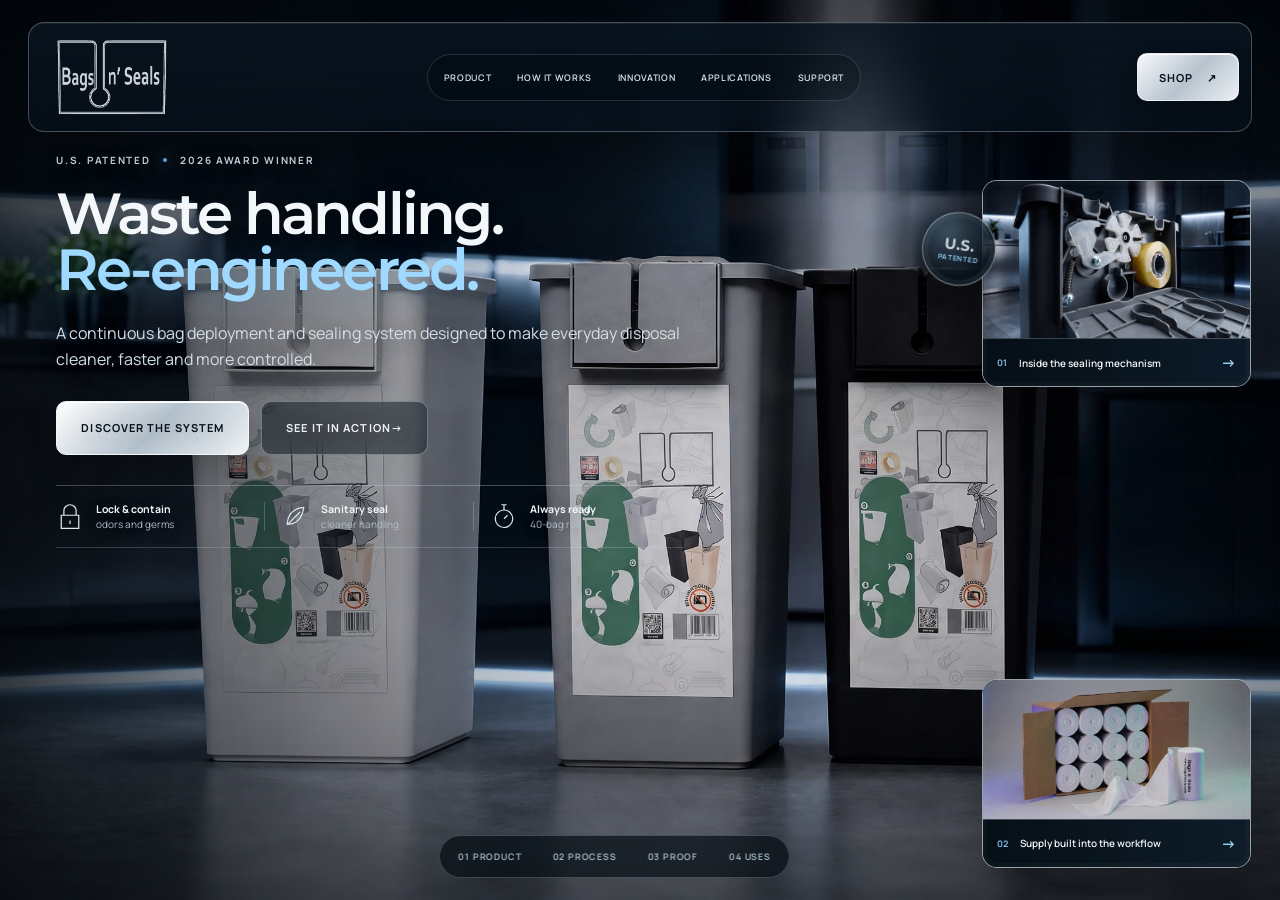
==== commit 6f316ebb: "Build cinematic multipage prototype" ====
--- a/index.html
+++ b/index.html
@@ -9,164 +9,58 @@
   <link rel="preconnect" href="https://fonts.googleapis.com">
   <link rel="preconnect" href="https://fonts.gstatic.com" crossorigin>
   <link href="https://fonts.googleapis.com/css2?family=Manrope:wght@400;500;600;700&family=Montserrat:wght@500;600;700&display=swap" rel="stylesheet">
-  <link rel="stylesheet" href="styles.css?v=20260831b">
-  <script src="script.js?v=20260831b" defer></script>
+  <link rel="stylesheet" href="styles.css?v=20260901a">
+  <script src="script.js?v=20260901a" defer></script>
 </head>
-<body>
+<body class="home-page">
   <a class="skip-link" href="#main">Skip to content</a>
-
   <header class="site-header" data-header>
-    <a class="brand" href="#top" aria-label="Bags n’ Seals home">
-      <img src="assets/images/bagsnseals-logo-silver.png" alt="Bags n’ Seals">
-      <span>by Hermetic LLC</span>
+    <a class="brand" href="index.html" aria-label="Bags n’ Seals home" aria-current="page">
+      <img src="assets/images/bagsnseals-logo-silver.png" alt="Bags n’ Seals"><span>by Hermetic LLC</span>
     </a>
-
-    <button class="menu-toggle" type="button" aria-expanded="false" aria-controls="site-nav" data-menu-toggle>
-      <span></span><span></span><span class="sr-only">Toggle navigation</span>
-    </button>
-
+    <button class="menu-toggle" type="button" aria-expanded="false" aria-controls="site-nav" data-menu-toggle><span></span><span></span><span class="sr-only">Toggle navigation</span></button>
     <nav class="site-nav" id="site-nav" aria-label="Primary navigation" data-nav>
-      <a href="#system">The system</a>
-      <a href="#how-it-works">How it works</a>
-      <a href="#recognition">Recognition</a>
-      <a href="#configurations">Models</a>
+      <a href="product.html">Product</a><a href="how-it-works.html">How it works</a><a href="innovation.html">Innovation</a><a href="applications.html">Applications</a><a href="support.html">Support</a>
     </nav>
-
-    <a class="nav-cta" href="https://www.bagsnseals.com/product4">Shop the system <span aria-hidden="true">↗</span></a>
+    <a class="nav-cta" href="https://www.bagsnseals.com/product4">Shop <span aria-hidden="true">↗</span></a>
   </header>
 
   <main id="main">
     <section class="hero" id="top">
       <div class="hero__shade" aria-hidden="true"></div>
       <div class="hero__content reveal">
-        <div class="hero__credentials">
-          <span>U.S. patented</span><i aria-hidden="true"></i><span>2026 award winner</span>
-        </div>
+        <div class="hero__credentials"><span>U.S. patented</span><i aria-hidden="true"></i><span>2026 award winner</span></div>
         <h1>Waste handling.<br><strong>Re-engineered.</strong></h1>
         <p class="hero__lead">A continuous bag deployment and sealing system designed to make everyday disposal cleaner, faster and more controlled.</p>
         <div class="hero__actions">
-          <a class="button button--silver" href="#system">Discover the system</a>
-          <a class="button button--glass" href="https://www.bagsnseals.com/howto">See it in action <span aria-hidden="true">↗</span></a>
+          <a class="button button--silver" href="product.html">Discover the system</a>
+          <a class="button button--glass" href="how-it-works.html">See it in action <span aria-hidden="true">→</span></a>
         </div>
         <div class="hero__benefits" aria-label="Product benefits">
-          <div>
-            <svg viewBox="0 0 32 32" aria-hidden="true"><path d="M9 14V9a7 7 0 0 1 14 0v5M6 14h20v15H6zM16 20v4"/></svg>
-            <span><strong>Lock & contain</strong>odors and germs</span>
-          </div>
-          <div>
-            <svg viewBox="0 0 32 32" aria-hidden="true"><path d="M26 5C15 6 8 12 7 24c9 1 17-5 19-19ZM7 25 22 10"/></svg>
-            <span><strong>Sanitary seal</strong>cleaner handling</span>
-          </div>
-          <div>
-            <svg viewBox="0 0 32 32" aria-hidden="true"><circle cx="16" cy="18" r="10"/><path d="M13 2h6M16 2v6M16 18l4-4"/></svg>
-            <span><strong>Always ready</strong>40-bag roll</span>
-          </div>
+          <div><svg viewBox="0 0 32 32" aria-hidden="true"><path d="M9 14V9a7 7 0 0 1 14 0v5M6 14h20v15H6zM16 20v4"/></svg><span><strong>Lock & contain</strong>odors and germs</span></div>
+          <div><svg viewBox="0 0 32 32" aria-hidden="true"><path d="M26 5C15 6 8 12 7 24c9 1 17-5 19-19ZM7 25 22 10"/></svg><span><strong>Sanitary seal</strong>cleaner handling</span></div>
+          <div><svg viewBox="0 0 32 32" aria-hidden="true"><circle cx="16" cy="18" r="10"/><path d="M13 2h6M16 2v6M16 18l4-4"/></svg><span><strong>Always ready</strong>40-bag roll</span></div>
         </div>
       </div>
 
-      <article class="hero-window hero-window--mechanism reveal reveal--delay-1">
-        <div class="hero-window__media"><img src="assets/images/seal-detail.webp" alt="Hands operating the Bags n’ Seals sealing compartment"></div>
-        <div class="hero-window__caption"><span>01</span><p>Integrated sealing mechanism</p></div>
-      </article>
-
-      <article class="hero-window hero-window--rolls reveal reveal--delay-2">
+      <a class="hero-window hero-window--mechanism reveal reveal--delay-1" href="how-it-works.html" aria-label="Explore the integrated sealing mechanism">
+        <div class="hero-window__media"><img src="assets/images/mechanism-open.webp" alt="Bags n’ Seals proprietary sealing mechanism opened"></div>
+        <div class="hero-window__caption"><span>01</span><p>Inside the sealing mechanism</p><b>→</b></div>
+      </a>
+      <a class="hero-window hero-window--rolls reveal reveal--delay-2" href="product.html" aria-label="Explore continuous bag refills">
         <div class="hero-window__media"><img src="assets/images/bag-rolls.webp" alt="Bags n’ Seals continuous bag roll"></div>
-        <div class="hero-window__caption"><span>02</span><p>Supply built into the workflow</p></div>
-      </article>
-
-      <article class="hero-window hero-window--award reveal reveal--delay-3">
-        <div class="hero-window__media"><img src="assets/images/award-team-optimized.webp" alt="Bags n’ Seals team with the 2026 NHPA Retailers’ Choice Award"></div>
-        <div class="hero-window__caption"><span>03</span><p>Retailers’ Choice Award winner</p></div>
-      </article>
+        <div class="hero-window__caption"><span>02</span><p>Supply built into the workflow</p><b>→</b></div>
+      </a>
+      <a class="hero-window hero-window--award reveal reveal--delay-3" href="innovation.html" aria-label="Explore the 2026 industry award">
+        <div class="hero-window__media"><img src="assets/images/award-ribbon.webp" alt="2026 NHPA Retailers’ Choice Winner ribbon"></div>
+        <div class="hero-window__caption"><span>03</span><p>Retailers’ Choice Award winner</p><b>→</b></div>
+      </a>
 
       <div class="hero__patent" aria-label="United States patented system"><span>U.S.</span><strong>Patented</strong></div>
-      <a class="scroll-cue" href="#credentials" aria-label="Continue to product credentials"><span>Explore</span><i></i></a>
-    </section>
-
-    <section class="credential-bar" id="credentials" aria-label="Bags n’ Seals credentials">
-      <div><span>01</span><strong>U.S. patented</strong><p>Proprietary waste-handling system</p></div>
-      <div><span>02</span><strong>Industry recognized</strong><p>2026 NHPA Retailers’ Choice winner</p></div>
-      <div><span>03</span><strong>Continuous supply</strong><p>40 flexible bags on every roll</p></div>
-      <div><span>04</span><strong>Made for real spaces</strong><p>Residential and commercial ready</p></div>
-    </section>
-
-    <section class="system-section section" id="system">
-      <div class="section-heading reveal">
-        <p class="eyebrow">01 / The engineered system</p>
-        <h2>Everything the next bag needs.<br><span>Already in the bin.</span></h2>
-        <p>Supply, deployment and sealing come together in one considered system—keeping the replacement process close, clean and ready.</p>
-      </div>
-      <div class="system-showcase">
-        <div class="system-showcase__image reveal">
-          <img src="assets/images/seal-detail.webp" alt="Bags n’ Seals Easy-Lock sealing compartment" loading="lazy">
-          <div class="image-index"><span>Precision detail</span><strong>Easy-Lock™</strong></div>
-        </div>
-        <div class="system-showcase__features">
-          <article class="feature reveal"><span>01</span><h3>Integrated supply</h3><p>The continuous roll lives inside the compartment, not in a separate box.</p></article>
-          <article class="feature reveal reveal--delay-1"><span>02</span><h3>Controlled closure</h3><p>The dedicated mechanism helps seal each used liner before removal.</p></article>
-          <article class="feature reveal reveal--delay-2"><span>03</span><h3>Continuous readiness</h3><p>Separate the sealed bag and draw the next liner forward in one flow.</p></article>
-        </div>
-      </div>
-    </section>
-
-    <section class="process-section" id="how-it-works">
-      <div class="process-section__media reveal">
-        <img src="assets/images/hero-system.webp" alt="Bags n’ Seals system with a sealed waste bag" loading="lazy">
-        <div class="process-section__badge"><span>40</span><small>bags per<br>continuous roll</small></div>
-      </div>
-      <div class="process-section__content">
-        <p class="eyebrow">02 / How it works</p>
-        <h2>Three moves.<br><span>One clean flow.</span></h2>
-        <ol class="process-list">
-          <li class="reveal"><span>01</span><div><strong>Pull</strong><p>Draw a fresh liner from the integrated supply.</p></div></li>
-          <li class="reveal reveal--delay-1"><span>02</span><div><strong>Seal</strong><p>Guide the filled bag through the closure system.</p></div></li>
-          <li class="reveal reveal--delay-2"><span>03</span><div><strong>Reset</strong><p>Remove it. The next bag is already waiting.</p></div></li>
-        </ol>
-        <a class="button button--outline" href="https://www.bagsnseals.com/howto">View the full process <span aria-hidden="true">↗</span></a>
-      </div>
-    </section>
-
-    <section class="recognition-section section" id="recognition">
-      <div class="recognition-section__copy">
-        <p class="eyebrow">03 / Industry recognition</p>
-        <p class="award-year">2026</p>
-        <h2>Chosen by the people<br>who know the aisle.</h2>
-        <p>Bags n’ Seals received the NHPA Retailers’ Choice Award—an industry distinction selected by independent home improvement retailers.</p>
-        <div class="recognition-seals">
-          <div><span>NHPA</span><strong>Retailers’ Choice</strong></div>
-          <div><span>U.S.</span><strong>Patented System</strong></div>
-        </div>
-      </div>
-      <div class="recognition-section__image reveal">
-        <img src="assets/images/award-team-optimized.webp" alt="Bags n’ Seals team receiving the 2026 NHPA Retailers’ Choice Award" loading="lazy">
-        <span class="recognition-section__line">Award-winning innovation / Hermetic LLC</span>
-      </div>
-    </section>
-
-    <section class="configurations section" id="configurations">
-      <div class="section-heading section-heading--compact reveal">
-        <p class="eyebrow">04 / Product configurations</p>
-        <h2>Designed to fit.<br><span>Built to perform.</span></h2>
-      </div>
-      <div class="product-grid">
-        <article class="product-card reveal"><img src="assets/images/system-white.webp" alt="White Bags n’ Seals system" loading="lazy"><div><span>01 / Arctic White</span><a href="https://www.bagsnseals.com/product4">Explore <b>↗</b></a></div></article>
-        <article class="product-card reveal reveal--delay-1"><img src="assets/images/system-gray.webp" alt="Gray Bags n’ Seals system" loading="lazy"><div><span>02 / Graphite Gray</span><a href="https://www.bagsnseals.com/product4">Explore <b>↗</b></a></div></article>
-        <article class="product-card reveal reveal--delay-2"><img src="assets/images/system-black.webp" alt="Black Bags n’ Seals system" loading="lazy"><div><span>03 / Obsidian Black</span><a href="https://www.bagsnseals.com/product4">Explore <b>↗</b></a></div></article>
-      </div>
-    </section>
-
-    <section class="closing-section">
-      <img src="assets/images/bagsnseals-logo-silver.png" alt="Bags n’ Seals">
-      <p>Cleaner handling. Smarter containment.</p>
-      <h2>The future of the trash bag<br>is already in the bin.</h2>
-      <a class="button button--silver" href="https://www.bagsnseals.com/product4">Shop Bags n’ Seals <span aria-hidden="true">↗</span></a>
+      <nav class="hero-page-switcher" aria-label="Explore Bags n’ Seals">
+        <a href="product.html">01 Product</a><a href="how-it-works.html">02 Process</a><a href="innovation.html">03 Proof</a><a href="applications.html">04 Uses</a>
+      </nav>
     </section>
   </main>
-
-  <footer class="site-footer">
-    <div><img src="assets/images/bagsnseals-logo-silver.png" alt="Bags n’ Seals"><p>A patented product by Hermetic LLC.</p></div>
-    <nav aria-label="Footer navigation"><a href="#system">The system</a><a href="#how-it-works">How it works</a><a href="#recognition">Recognition</a><a href="https://www.bagsnseals.com/contact">Contact</a></nav>
-    <p>© <span data-year></span> Hermetic LLC · Prototype by CPDA Studios</p>
-  </footer>
 </body>
 </html>
--- a/styles.css
+++ b/styles.css
@@ -518,3 +518,173 @@
   *, *::before, *::after { animation-duration: .01ms !important; transition-duration: .01ms !important; }
   .reveal { opacity: 1; transform: none; }
 }
+
+/* Multipage experience — compact, cinematic and page-led. */
+.site-nav a.is-active,
+.site-nav a[aria-current="page"] {
+  color: #07111c;
+  background: linear-gradient(135deg, #f4f7f9, #aebdca 58%, #edf2f5);
+  box-shadow: inset 0 1px 0 #fff, 0 5px 14px rgba(0, 0, 0, .18);
+}
+.hero-window { color: inherit; transition: transform .35s ease, border-color .35s ease, box-shadow .35s ease; }
+.hero-window:hover { transform: translateY(-5px); border-color: rgba(231, 239, 245, .7); box-shadow: 0 22px 55px rgba(0, 0, 0, .44); }
+.hero-window__caption b { margin-left: auto; color: #9acff1; font-size: 15px; }
+.hero-page-switcher {
+  position: absolute;
+  z-index: 8;
+  left: 50%;
+  bottom: 22px;
+  display: flex;
+  align-items: center;
+  gap: 5px;
+  padding: 5px;
+  border: 1px solid rgba(210, 224, 234, .24);
+  border-radius: 999px;
+  background: rgba(4, 12, 19, .68);
+  backdrop-filter: blur(14px);
+  transform: translateX(-50%);
+}
+.hero-page-switcher a { padding: 9px 13px; border-radius: 999px; color: #9eb0bd; font-size: 9px; font-weight: 700; letter-spacing: .09em; text-transform: uppercase; white-space: nowrap; }
+.hero-page-switcher a:hover { color: #fff; background: rgba(225, 234, 241, .11); }
+.home-page .hero { min-height: 100svh; }
+
+.inner-page {
+  min-height: 100svh;
+  background:
+    radial-gradient(circle at 72% 18%, rgba(72, 120, 153, .17), transparent 32%),
+    linear-gradient(145deg, #050b12, #0a1824 52%, #06101a);
+}
+.inner-page::before {
+  content: "";
+  position: fixed;
+  inset: 0;
+  pointer-events: none;
+  background: linear-gradient(rgba(255,255,255,.014) 1px, transparent 1px), linear-gradient(90deg, rgba(255,255,255,.012) 1px, transparent 1px);
+  background-size: 72px 72px;
+  mask-image: linear-gradient(to bottom, black, transparent 80%);
+}
+.inner-page .site-header { position: fixed; }
+.page-shell {
+  position: relative;
+  z-index: 1;
+  width: min(1920px, 100%);
+  min-height: 100svh;
+  margin: 0 auto;
+  padding: 154px 2.2vw 24px;
+}
+.page-hero { display: grid; height: clamp(390px, 55vh, 650px); min-height: 0; }
+.page-hero__copy { align-self: center; padding: 3vh 3.2vw; }
+.page-hero h1,
+.innovation-copy h1,
+.application-intro h1,
+.support-intro h1 {
+  margin: 0;
+  color: #f3f6f8;
+  font-family: var(--font-display);
+  font-size: clamp(48px, 5vw, 94px);
+  font-weight: 600;
+  letter-spacing: -.055em;
+  line-height: .98;
+}
+.page-hero h1 span,
+.innovation-copy h1 span,
+.application-intro h1 span,
+.support-intro h1 span {
+  color: #94c9eb;
+  background: linear-gradient(100deg, #afbbc4 0%, #f4f6f7 35%, #7dbce5 78%, #c5d0d8 100%);
+  -webkit-background-clip: text;
+  background-clip: text;
+  -webkit-text-fill-color: transparent;
+}
+.page-lead { max-width: 680px; margin: 28px 0 0; color: #a8b8c4; font-size: clamp(15px, 1.05vw, 20px); line-height: 1.65; }
+.page-actions { display: flex; align-items: center; gap: 28px; margin-top: 32px; }
+.text-link { color: #b9cad6; font-size: 12px; font-weight: 700; letter-spacing: .08em; text-transform: uppercase; }
+.text-link:hover { color: #fff; }
+
+/* Product */
+.product-hero { grid-template-columns: .92fr 1.08fr; overflow: hidden; border: 1px solid var(--line); border-radius: 18px; background: linear-gradient(100deg, rgba(8, 19, 29, .98), rgba(15, 34, 49, .7)); box-shadow: 0 28px 80px rgba(0,0,0,.26); }
+.product-hero .eyebrow { margin-bottom: 12px; }
+.product-hero .page-lead { margin-top: 16px; }
+.product-hero .page-actions { margin-top: 20px; }
+.spec-row { display: grid; grid-template-columns: repeat(4, 1fr); max-width: 760px; margin: 36px 0 0; border-top: 1px solid var(--line); }
+.product-hero .spec-row { margin-top: 22px; }
+.spec-row > div { padding: 19px 14px 0 0; border-right: 1px solid var(--line); }
+.product-hero .spec-row > div { padding-top: 12px; }
+.spec-row > div:not(:first-child) { padding-left: 16px; }
+.spec-row > div:last-child { border-right: 0; }
+.spec-row dt { color: #738b9d; font-size: 9px; font-weight: 700; letter-spacing: .12em; text-transform: uppercase; }
+.spec-row dd { margin: 7px 0 0; color: #e6edf2; font-size: 13px; font-weight: 600; }
+.product-stage { position: relative; min-width: 0; overflow: hidden; background: radial-gradient(ellipse at 50% 72%, rgba(120, 167, 196, .35), transparent 43%); }
+.product-stage::after { content: ""; position: absolute; inset: 0; background: linear-gradient(90deg, rgba(8,19,29,.8), transparent 24%), linear-gradient(180deg, transparent 68%, rgba(5,12,19,.66)); pointer-events: none; }
+.product-stage__glow { position: absolute; left: 9%; right: 9%; bottom: 4%; height: 24%; border-radius: 50%; background: rgba(112, 169, 205, .28); filter: blur(55px); }
+.product-stage__main { width: 100%; height: 100%; object-fit: cover; object-position: center 48%; filter: saturate(.72) contrast(1.08); }
+.product-stage__label { position: absolute; z-index: 2; right: 22px; bottom: 20px; min-width: 210px; padding: 15px 18px; border: 1px solid rgba(220,232,240,.35); border-radius: 10px; background: rgba(5,14,22,.7); backdrop-filter: blur(14px); }
+.product-stage__label span,.product-stage__label strong { display:block; }.product-stage__label span { color:#7892a5;font-size:9px;letter-spacing:.12em;text-transform:uppercase;}.product-stage__label strong { margin-top:4px;font-size:14px; }
+.product-dock { display: grid; grid-template-columns: 1.25fr .8fr .9fr; gap: 12px; margin-top: 12px; }
+.product-dock > * { min-height: 154px; border: 1px solid var(--line); border-radius: 14px; background: linear-gradient(135deg, rgba(19,42,59,.72), rgba(7,17,26,.86)); }
+.finish-selector { display: grid; grid-template-columns: repeat(3,1fr); overflow:hidden; }
+.finish-selector a { position:relative; display:grid; grid-template-columns:80px 1fr; align-items:center; gap:10px; padding:10px; border-right:1px solid var(--line); color:#a9bac6; font-size:10px; font-weight:700; letter-spacing:.06em; text-transform:uppercase; }
+.finish-selector a:last-child { border-right:0; }.finish-selector a.selected { background:rgba(156,197,224,.1); color:#fff; }.finish-selector img { width:76px;height:130px;object-fit:cover;border-radius:8px; }
+.dimension-card { padding:24px 26px; }.dimension-card span { color:#7d98aa;font-size:9px;font-weight:700;letter-spacing:.12em;text-transform:uppercase; }.dimension-card strong { display:block;margin:12px 0 8px;font-family:var(--font-display);font-size:clamp(16px,1.15vw,22px); }.dimension-card p { margin:0;color:#899dab;font-size:11px;line-height:1.5; }
+.refill-card { display:grid;grid-template-columns:42% 1fr;overflow:hidden; }.refill-card img { width:100%;height:100%;object-fit:cover; }.refill-card > span { padding:22px;display:flex;flex-direction:column;justify-content:center; }.refill-card small { color:#7f99aa;font-size:9px;letter-spacing:.1em;text-transform:uppercase; }.refill-card strong { margin:7px 0;color:#edf2f5;font-size:17px; }.refill-card em { color:#8bc6ec;font-size:10px;font-style:normal;font-weight:700;text-transform:uppercase; }
+
+/* How it works */
+.process-hero { grid-template-columns: 1.18fr .82fr; overflow:hidden; border:1px solid var(--line); border-radius:18px; background:#081520; }
+.process-visual { position:relative; min-height:0; overflow:hidden; }.process-visual img { width:100%;height:100%;object-fit:cover;filter:saturate(.72) contrast(1.08); }.process-visual::after { content:"";position:absolute;inset:0;background:linear-gradient(90deg,transparent 70%,#081520),linear-gradient(180deg,transparent 70%,rgba(4,10,16,.5)); }
+.visual-index { position:absolute;z-index:2;left:22px;bottom:20px;padding:12px 16px;border:1px solid var(--line);border-radius:9px;background:rgba(5,14,22,.7);backdrop-filter:blur(12px);font-size:9px;font-weight:700;letter-spacing:.1em;text-transform:uppercase; }
+.process-dock { display:grid;grid-template-columns:1fr 1px 1fr 1px 1fr .82fr;gap:20px;align-items:center;margin-top:12px;padding:14px 14px 14px 28px;border:1px solid var(--line);border-radius:14px;background:linear-gradient(135deg,rgba(19,42,59,.72),rgba(7,17,26,.86)); }
+.process-dock > article { display:grid;grid-template-columns:38px 1fr;gap:13px;align-items:start; }.process-dock article > span { color:#75a9cc;font-size:10px; }.process-dock strong { display:block;font-family:var(--font-display);font-size:19px; }.process-dock p { margin:5px 0 0;color:#92a5b3;font-size:11px;line-height:1.5; }.process-dock > i { width:1px;height:70px;background:var(--line); }
+.process-mini { height:132px;display:grid;grid-template-columns:48% 1fr;overflow:hidden;border:1px solid rgba(220,231,239,.25);border-radius:10px;background:#0a1925; }.process-mini img { width:100%;height:100%;object-fit:cover; }.process-mini > span { padding:16px;display:flex;flex-direction:column;justify-content:center;color:#dfe8ee;font-size:11px;font-weight:700;text-transform:uppercase; }.process-mini b { margin-top:8px;color:#80bfe8;font-size:9px; }
+
+/* Innovation */
+.innovation-layout { min-height:calc(100svh - 178px);display:grid;grid-template-columns:.85fr 1.15fr .8fr;gap:12px; }
+.innovation-copy,.award-feature,.proof-grid { border:1px solid var(--line);border-radius:18px;background:linear-gradient(145deg,rgba(13,30,43,.88),rgba(5,14,22,.88)); }
+.innovation-copy { position:relative;padding:clamp(32px,4vw,72px);overflow:hidden; }.innovation-copy h1 { font-size:clamp(40px,3.4vw,64px); }.innovation-copy > p:not(.eyebrow) { max-width:500px;margin:28px 0;color:#99acba;font-size:15px;line-height:1.7; }
+.patent-stamp { position:absolute;right:9%;bottom:7%;width:132px;aspect-ratio:1;display:flex;align-items:center;justify-content:center;gap:8px;border:1px solid rgba(218,230,238,.45);border-radius:50%;background:radial-gradient(circle at 30% 25%,rgba(115,158,188,.3),rgba(5,14,22,.88) 66%);transform:rotate(-7deg); }.patent-stamp span { font-family:var(--font-display);font-size:28px;font-weight:700; }.patent-stamp strong { color:#8fc4e6;font-size:8px;line-height:1.4;letter-spacing:.08em;text-transform:uppercase; }
+.award-feature { position:relative;display:block;overflow:hidden; }.award-feature img { width:100%;height:100%;object-fit:cover;filter:saturate(.8) contrast(1.06); }.award-feature::after { content:"";position:absolute;inset:0;background:linear-gradient(180deg,transparent 42%,rgba(4,11,18,.97) 88%); }.award-feature > div { position:absolute;z-index:2;left:0;right:0;bottom:0;padding:34px; }.award-feature span,.proof-grid a > span { color:#84bce1;font-size:9px;font-weight:700;letter-spacing:.12em;text-transform:uppercase; }.award-feature strong { display:block;margin:9px 0;font-family:var(--font-display);font-size:clamp(23px,2vw,36px); }.award-feature p { max-width:650px;margin:0;color:#a8b9c5;font-size:12px;line-height:1.55; }.award-feature em,.proof-grid em { display:block;margin-top:14px;color:#8ac7ed;font-size:9px;font-style:normal;font-weight:700;text-transform:uppercase; }
+.proof-grid { display:grid;grid-template-rows:1fr 1fr .9fr;gap:0;overflow:hidden; }.proof-grid > * { border-bottom:1px solid var(--line); }.proof-grid > *:last-child { border-bottom:0; }.proof-grid > a { padding:28px 30px; }.proof-grid a strong { display:block;margin:9px 0;font-family:var(--font-display);font-size:20px; }.proof-grid a p { margin:0;color:#8fa3b1;font-size:11px;line-height:1.5; }.mechanism-proof { position:relative;overflow:hidden; }.mechanism-proof img { width:100%;height:100%;object-fit:cover; }.mechanism-proof span { position:absolute;left:14px;bottom:13px;padding:9px 11px;border:1px solid var(--line);border-radius:7px;background:rgba(4,12,19,.72);font-size:8px;font-weight:700;letter-spacing:.1em;text-transform:uppercase; }
+
+/* Applications */
+.application-layout { min-height:calc(100svh - 178px);display:grid;grid-template-columns:.62fr 1.38fr;gap:12px; }.application-intro { display:flex;flex-direction:column;justify-content:center;padding:clamp(35px,4vw,76px);border:1px solid var(--line);border-radius:18px;background:linear-gradient(145deg,rgba(13,30,43,.88),rgba(5,14,22,.9)); }.application-intro h1 { font-size:clamp(44px,4.25vw,80px); }.application-intro > p:not(.eyebrow) { max-width:520px;margin:28px 0;color:#9aacb9;font-size:15px;line-height:1.7; }.application-intro .button { align-self:flex-start; }.application-grid { display:grid;grid-template-columns:1.35fr .65fr;grid-template-rows:1fr 1fr;gap:12px; }.application-card { position:relative;overflow:hidden;min-height:0;border:1px solid var(--line);border-radius:16px;background:#0b1925; }.application-card--hero { grid-row:1 / 3; }.application-card img { width:100%;height:100%;object-fit:cover;filter:saturate(.7) contrast(1.06);transition:transform .6s ease,filter .6s ease; }.application-card:hover img { transform:scale(1.025);filter:saturate(.88) contrast(1.06); }.application-card::after { content:"";position:absolute;inset:0;background:linear-gradient(180deg,transparent 48%,rgba(4,11,17,.92)); }.application-card > div { position:absolute;z-index:2;left:0;right:0;bottom:0;padding:24px; }.application-card span { color:#83bce1;font-size:8px;font-weight:700;letter-spacing:.12em;text-transform:uppercase; }.application-card strong { display:block;margin:6px 0;font-family:var(--font-display);font-size:clamp(17px,1.35vw,25px); }.application-card p { margin:0;color:#9cafbc;font-size:10px;line-height:1.5; }
+
+/* Support */
+.support-layout { min-height:calc(100svh - 178px);display:grid;grid-template-columns:.75fr 1.25fr;gap:12px; }.support-intro,.faq-panel { border:1px solid var(--line);border-radius:18px;background:linear-gradient(145deg,rgba(13,30,43,.9),rgba(5,14,22,.9)); }.support-intro { display:flex;flex-direction:column;padding:clamp(32px,4vw,70px); }.support-intro h1 { font-size:clamp(44px,4.3vw,82px); }.support-intro > p:not(.eyebrow) { max-width:580px;margin:27px 0;color:#9aacba;font-size:15px;line-height:1.7; }.support-actions { display:flex;align-items:center;gap:24px; }.support-product { margin-top:auto;display:grid;grid-template-columns:135px 1fr;align-items:center;gap:20px;padding-top:24px;border-top:1px solid var(--line); }.support-product img { width:135px;height:120px;object-fit:cover;border-radius:10px; }.support-product small,.support-product strong,.support-product a { display:block; }.support-product small { color:#748fa1;font-size:9px;letter-spacing:.1em;text-transform:uppercase; }.support-product strong { margin:7px 0;font-size:14px; }.support-product a { color:#83c2e9;font-size:9px;font-weight:700;text-transform:uppercase; }
+.faq-panel { padding:clamp(26px,3vw,54px); }.faq-panel > .eyebrow { margin-bottom:10px; }.faq-panel details { border-bottom:1px solid var(--line); }.faq-panel summary { position:relative;padding:19px 40px 19px 0;cursor:pointer;list-style:none;color:#e7edf1;font-family:var(--font-display);font-size:clamp(14px,1vw,18px);font-weight:600; }.faq-panel summary::-webkit-details-marker { display:none; }.faq-panel summary span { position:absolute;right:6px;top:17px;color:#85c2e8;font-size:19px;font-family:var(--font-body);font-weight:400;transition:transform .25s ease; }.faq-panel details[open] summary span { transform:rotate(45deg); }.faq-panel details p { max-width:820px;margin:-5px 40px 17px 0;color:#91a5b3;font-size:12px;line-height:1.65; }.faq-shop { margin-top:18px;padding:16px 18px;display:flex;justify-content:space-between;gap:20px;border:1px solid rgba(207,221,231,.22);border-radius:10px;background:rgba(110,157,188,.08); }.faq-shop span { color:#8da4b4;font-size:9px;letter-spacing:.1em;text-transform:uppercase; }.faq-shop strong { color:#8ac7ed;font-size:10px;text-transform:uppercase; }
+
+@media (max-width: 1700px) {
+  .hero-page-switcher { left:48%; }
+  .page-shell { padding-top:140px; }
+  .page-hero { min-height:0; }
+  .product-dock > * { min-height:140px; }
+  .innovation-layout,.application-layout,.support-layout { min-height:calc(100svh - 164px); }
+  .innovation-copy,.application-intro,.support-intro { padding:36px; }
+  .award-feature > div { padding:26px; }
+  .proof-grid > a { padding:22px; }
+}
+
+@media (max-width: 1180px) {
+  .site-nav a.is-active,.site-nav a[aria-current="page"] { color:#fff;background:rgba(216,229,238,.1);box-shadow:none; }
+  .hero-page-switcher { display:none; }
+  .page-shell { padding-top:118px; }
+  .product-hero,.process-hero { grid-template-columns:1fr; }
+  .product-stage,.process-visual { min-height:480px; }
+  .product-dock { grid-template-columns:1fr 1fr; }.finish-selector { grid-column:1 / -1; }
+  .process-dock { grid-template-columns:1fr; padding:24px; }.process-dock > i { width:100%;height:1px; }.process-mini { height:190px; }
+  .innovation-layout { grid-template-columns:1fr 1fr; }.proof-grid { grid-column:1 / -1;grid-template-columns:1fr 1fr 1fr;grid-template-rows:1fr; }.proof-grid > * { border-bottom:0;border-right:1px solid var(--line); }.proof-grid > *:last-child { border-right:0;min-height:190px; }
+  .application-layout,.support-layout { grid-template-columns:1fr; }.application-intro,.support-intro { min-height:520px; }.application-grid { min-height:700px; }
+}
+
+@media (max-width: 760px) {
+  .home-page .hero { min-height:1060px; }
+  .home-page .hero-window { bottom:20px; }
+  .page-shell { padding:100px 10px 14px; }
+  .page-hero h1,.innovation-copy h1,.application-intro h1,.support-intro h1 { font-size:clamp(40px,12vw,54px); }
+  .page-hero__copy,.innovation-copy,.application-intro,.support-intro { padding:34px 22px; }
+  .page-actions,.support-actions { align-items:flex-start;flex-direction:column;gap:20px; }
+  .spec-row { grid-template-columns:1fr 1fr; }.spec-row > div { padding:16px 10px 0!important;border-right:0; }.spec-row > div:nth-child(even) { border-left:1px solid var(--line);padding-left:15px!important; }
+  .product-stage,.process-visual { min-height:390px; }.product-dock { grid-template-columns:1fr; }.finish-selector { grid-column:auto; }.finish-selector a { grid-template-columns:1fr;text-align:center; }.finish-selector img { width:100%;height:125px; }.refill-card { min-height:190px; }
+  .process-dock { gap:15px; }.process-mini { height:170px; }
+  .innovation-layout { grid-template-columns:1fr; }.innovation-copy { min-height:520px; }.award-feature { min-height:550px; }.proof-grid { grid-column:auto;grid-template-columns:1fr; }.proof-grid > * { min-height:160px;border-right:0;border-bottom:1px solid var(--line); }.proof-grid > *:last-child { min-height:220px;border-bottom:0; }
+  .application-intro,.support-intro { min-height:600px; }.application-grid { grid-template-columns:1fr;grid-template-rows:repeat(4,360px);min-height:0; }.application-card--hero { grid-row:auto; }
+  .support-product { grid-template-columns:100px 1fr; }.support-product img { width:100px;height:100px; }.faq-panel { padding:25px 20px; }.faq-panel summary { font-size:14px; }.faq-shop { flex-direction:column; }
+}
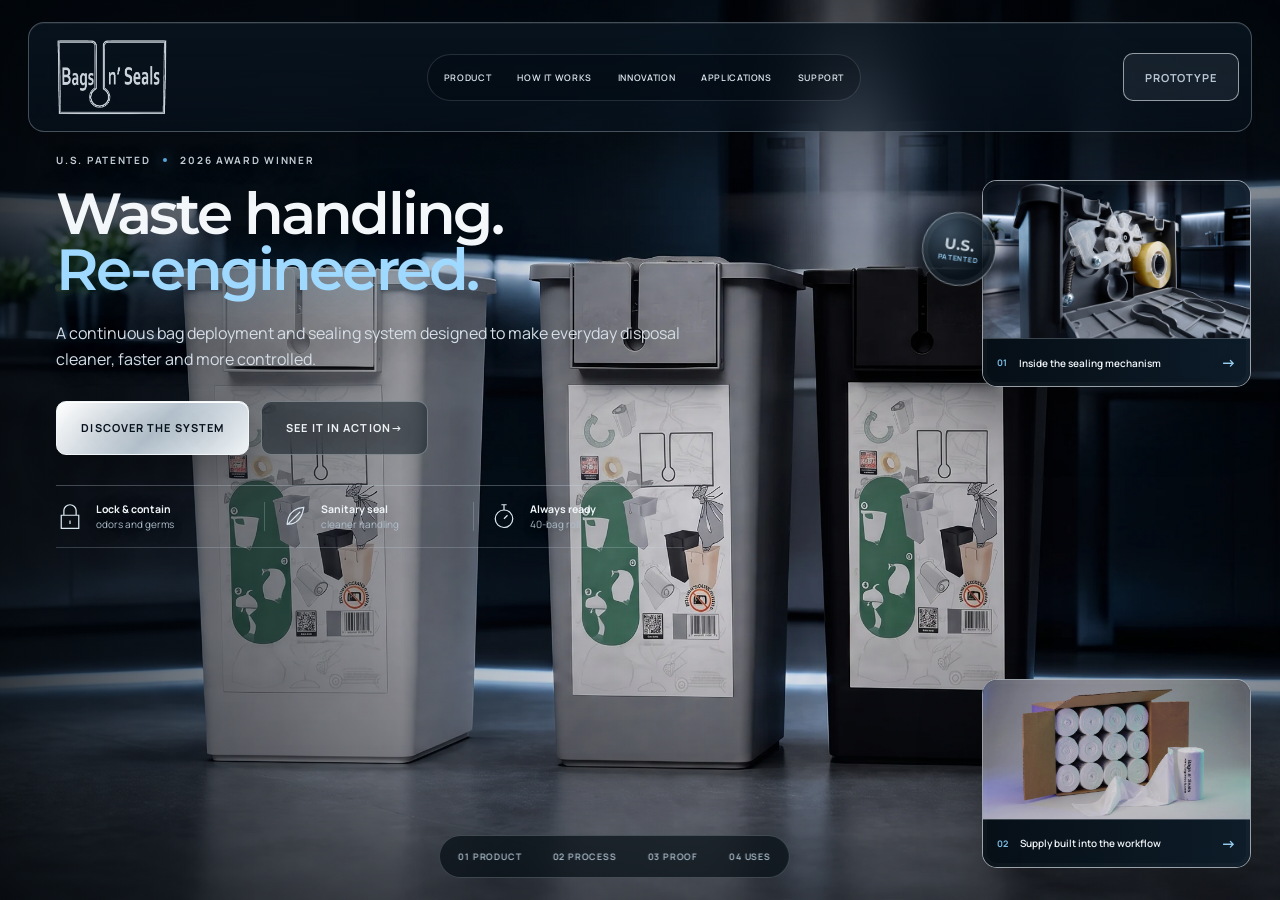
==== commit 60bcbfbb: "Refine internal navigation and page interactions" ====
--- a/index.html
+++ b/index.html
@@ -9,8 +9,8 @@
   <link rel="preconnect" href="https://fonts.googleapis.com">
   <link rel="preconnect" href="https://fonts.gstatic.com" crossorigin>
   <link href="https://fonts.googleapis.com/css2?family=Manrope:wght@400;500;600;700&family=Montserrat:wght@500;600;700&display=swap" rel="stylesheet">
-  <link rel="stylesheet" href="styles.css?v=20260901a">
-  <script src="script.js?v=20260901a" defer></script>
+  <link rel="stylesheet" href="styles.css?v=20260901c">
+  <script src="script.js?v=20260901c" defer></script>
 </head>
 <body class="home-page">
   <a class="skip-link" href="#main">Skip to content</a>
@@ -22,7 +22,7 @@
     <nav class="site-nav" id="site-nav" aria-label="Primary navigation" data-nav>
       <a href="product.html">Product</a><a href="how-it-works.html">How it works</a><a href="innovation.html">Innovation</a><a href="applications.html">Applications</a><a href="support.html">Support</a>
     </nav>
-    <a class="nav-cta" href="https://www.bagsnseals.com/product4">Shop <span aria-hidden="true">↗</span></a>
+    <span class="nav-cta nav-cta--disabled">Prototype</span>
   </header>
 
   <main id="main">
--- a/styles.css
+++ b/styles.css
@@ -513,6 +513,210 @@
   .site-footer nav { flex-wrap: wrap; gap: 16px 22px; }
 }
 
+/* Interaction and readability refinement */
+.site-nav a {
+  position: relative;
+  transition: transform .22s ease, background .22s ease, color .22s ease, box-shadow .22s ease;
+}
+.site-nav a:hover {
+  color: #07111c;
+  background: linear-gradient(135deg, #f0f4f7, #a7b9c7 58%, #e7edf1);
+  box-shadow: inset 0 1px 0 #fff, 0 8px 22px rgba(102, 177, 225, .28);
+  transform: translateY(-2px);
+}
+.site-nav .nav-home { color: #9fd0ef; }
+.nav-cta--disabled,
+.button--disabled { cursor: default; user-select: none; }
+.nav-cta--disabled { color: #b8c7d2; background: rgba(177, 201, 219, .09); box-shadow: none; }
+.button--disabled { color: #cbd6dd; background: linear-gradient(135deg, #425462, #182a38); border-color: rgba(219,230,238,.28); box-shadow: none; }
+.button--disabled:hover { transform: none; }
+.text-link--button { padding: 0; border: 0; background: none; font-family: inherit; cursor: pointer; }
+
+/* Product selector */
+.finish-selector button,
+.refill-card {
+  margin: 0;
+  border: 0;
+  color: inherit;
+  background: transparent;
+  font-family: inherit;
+  cursor: pointer;
+}
+.finish-selector button {
+  position: relative;
+  display: grid;
+  grid-template-columns: 80px 1fr;
+  align-items: center;
+  gap: 10px;
+  padding: 10px;
+  border-right: 1px solid var(--line);
+  color: #b7c5cf;
+  font-size: 11px;
+  font-weight: 700;
+  letter-spacing: .055em;
+  text-align: left;
+  text-transform: uppercase;
+  transition: background .25s ease, color .25s ease;
+}
+.finish-selector button:last-child { border-right: 0; }
+.finish-selector button:hover,
+.finish-selector button.selected,
+.refill-card:hover,
+.refill-card.selected { color: #fff; background: rgba(142, 198, 234, .14); }
+.finish-selector button.selected::after,
+.refill-card.selected::after { content: ""; position: absolute; inset: 5px; border: 1px solid rgba(154, 210, 243, .65); border-radius: 8px; pointer-events: none; }
+.finish-selector button img { width: 76px; height: 130px; object-fit: cover; border-radius: 8px; }
+.refill-card { position: relative; text-align: left; }
+.product-stage__main { transition: opacity .16s ease, transform .35s ease; }
+.product-stage__main.is-switching { opacity: .2; transform: scale(.985); }
+.product-stage.is-refill-view .product-stage__main { object-fit: cover; object-position: center; }
+.dimension-card p,
+.refill-card em { font-size: 12px; }
+.refill-card small { font-size: 10px; }
+.refill-card strong { font-size: 19px; }
+.spec-row dt { font-size: 10px; }
+.spec-row dd { font-size: 14px; }
+
+/* In-page image lightbox */
+body.lightbox-open { overflow: hidden; }
+.image-lightbox {
+  width: min(94vw, 1560px);
+  height: min(92svh, 1040px);
+  max-width: none;
+  max-height: none;
+  margin: auto;
+  padding: 18px;
+  overflow: visible;
+  border: 1px solid rgba(225, 235, 242, .55);
+  border-radius: 18px;
+  color: #fff;
+  background: rgba(5, 13, 21, .94);
+  box-shadow: 0 35px 110px rgba(0, 0, 0, .78), inset 0 1px 0 rgba(255,255,255,.08);
+}
+.image-lightbox::backdrop { background: rgba(1, 5, 9, .76); backdrop-filter: blur(18px) saturate(.7); }
+.image-lightbox__frame { width: 100%; height: 100%; display: grid; place-items: center; overflow: hidden; border-radius: 12px; background: radial-gradient(circle at 50% 45%, #172b3b, #050d15 72%); }
+.image-lightbox img { width: 100%; height: 100%; object-fit: contain; }
+.image-lightbox__close { position: absolute; z-index: 3; top: -15px; right: -15px; width: 48px; height: 48px; border: 1px solid rgba(237,243,247,.7); border-radius: 50%; color: #08131d; background: linear-gradient(135deg,#fff,#aebdca); box-shadow: 0 12px 28px rgba(0,0,0,.42); font-size: 29px; line-height: 1; cursor: pointer; transition: transform .2s ease; }
+.image-lightbox__close:hover { transform: scale(1.08); }
+
+/* How it works — editorial three-column composition */
+.how-layout {
+  min-height: calc(100svh - 178px);
+  display: grid;
+  grid-template-columns: 1.05fr .72fr .48fr;
+  gap: 12px;
+}
+.how-mechanism,
+.how-copy,
+.instruction-feature { border: 1px solid var(--line); border-radius: 18px; background: linear-gradient(145deg,rgba(13,30,43,.9),rgba(5,14,22,.92)); }
+.how-mechanism { position: relative; overflow: hidden; }
+.how-mechanism img { width: 100%; height: 100%; object-fit: cover; filter: saturate(.74) contrast(1.08); }
+.how-mechanism::after { content: ""; position: absolute; inset: 0; background: linear-gradient(180deg, transparent 66%, rgba(3,9,15,.55)); pointer-events: none; }
+.how-copy { display: flex; flex-direction: column; justify-content: center; padding: clamp(30px, 3.4vw, 62px); }
+.how-copy h1 { margin: 0; color: #f3f6f8; font-family: var(--font-display); font-size: clamp(42px, 3.55vw, 68px); font-weight: 600; letter-spacing: -.055em; line-height: 1; }
+.how-copy h1 span { color: #94c9eb; }
+.how-copy .page-lead { margin-top: 22px; font-size: clamp(15px, 1vw, 18px); }
+.how-steps { margin: 30px 0 0; padding: 0; list-style: none; border-top: 1px solid var(--line); }
+.how-steps li { display: grid; grid-template-columns: 36px 1fr; gap: 12px; padding: 17px 0; border-bottom: 1px solid var(--line); }
+.how-steps li > span { color: #79b2d8; font-size: 11px; font-weight: 700; }
+.how-steps strong { display: block; color: #edf3f6; font-family: var(--font-display); font-size: 20px; }
+.how-steps p { margin: 5px 0 0; color: #9dafbc; font-size: 13px; line-height: 1.55; }
+.instruction-feature { position: relative; margin: 0; padding: 0; overflow: hidden; color: #fff; font-family: inherit; cursor: zoom-in; }
+.instruction-feature img { width: 100%; height: 100%; object-fit: cover; object-position: center top; opacity: .92; transition: transform .45s ease, opacity .45s ease; }
+.instruction-feature::after { content: ""; position: absolute; inset: 0; background: linear-gradient(180deg, transparent 54%, rgba(3,9,15,.94)); }
+.instruction-feature:hover img { transform: scale(1.025); opacity: 1; }
+.instruction-feature > span { position: absolute; z-index: 2; left: 0; right: 0; bottom: 0; padding: 24px; text-align: left; }
+.instruction-feature small,.instruction-feature strong,.instruction-feature em { display: block; }
+.instruction-feature small { color: #8dc8ec; font-size: 10px; font-weight: 700; letter-spacing: .1em; text-transform: uppercase; }
+.instruction-feature strong { margin-top: 7px; font-family: var(--font-display); font-size: 19px; }
+.instruction-feature em { margin-top: 9px; color: #b8dff5; font-size: 11px; font-style: normal; font-weight: 700; text-transform: uppercase; }
+
+/* Innovation proof photography */
+.proof-grid > .patent-card { padding: 27px 29px; }
+.patent-card > span { color: #84bce1; font-size: 10px; font-weight: 700; letter-spacing: .1em; text-transform: uppercase; }
+.patent-card strong { display: block; margin: 9px 0; font-family: var(--font-display); font-size: 23px; }
+.patent-card p { margin: 0; color: #b2c1cb; font-size: 14px; line-height: 1.58; }
+.patent-card em { display: block; margin-top: 12px; color: #8dc6e9; font-size: 11px; font-style: normal; font-weight: 700; text-transform: uppercase; }
+.innovation-photo-pair { display: grid; grid-template-columns: 1fr 1fr; gap: 0; min-height: 0; }
+.innovation-photo-pair button { position: relative; min-width: 0; margin: 0; padding: 0; overflow: hidden; border: 0; border-right: 1px solid var(--line); color: #fff; background: #07121c; font-family: inherit; cursor: zoom-in; }
+.innovation-photo-pair button:last-child { border-right: 0; }
+.innovation-photo-pair img { width: 100%; height: 100%; object-fit: cover; transition: transform .45s ease; }
+.innovation-photo-pair button:hover img { transform: scale(1.04); }
+.innovation-photo-pair button::after { content: ""; position: absolute; inset: 0; background: linear-gradient(180deg, transparent 52%, rgba(3,9,15,.92)); }
+.innovation-photo-pair span { position: absolute; z-index: 2; left: 12px; right: 12px; bottom: 12px; font-size: 11px; font-weight: 700; text-align: left; text-transform: uppercase; }
+.innovation-photo-pair b { display: block; margin-top: 5px; color: #8dcaf0; font-size: 10px; }
+.award-feature p { font-size: 13px; }
+
+/* Applications — four priority verticals */
+.application-layout--b2b {
+  grid-template-columns: .55fr .78fr 1.17fr;
+}
+.application-hero { position: relative; min-width: 0; overflow: hidden; border: 1px solid var(--line); border-radius: 18px; background: #081520; }
+.application-hero img { width: 100%; height: 100%; object-fit: cover; object-position: center; filter: saturate(.74) contrast(1.07); }
+.application-hero::after { content: ""; position: absolute; inset: 0; background: linear-gradient(180deg, transparent 55%, rgba(3,9,15,.94)); }
+.application-hero > div { position: absolute; z-index: 2; left: 0; right: 0; bottom: 0; padding: 26px; }
+.application-hero span { color: #86c2e8; font-size: 10px; font-weight: 700; letter-spacing: .1em; text-transform: uppercase; }
+.application-hero strong { display: block; margin: 7px 0; font-family: var(--font-display); font-size: 24px; }
+.application-hero p { margin: 0; color: #a5b6c2; font-size: 13px; line-height: 1.5; }
+.vertical-grid { display: grid; grid-template-columns: 1fr 1fr; grid-template-rows: 1fr 1fr; gap: 12px; }
+.vertical-card { position: relative; min-width: 0; margin: 0; padding: 0; overflow: hidden; border: 1px solid var(--line); border-radius: 16px; color: #fff; background: #081520; font-family: inherit; text-align: left; cursor: zoom-in; }
+.vertical-card img { width: 100%; height: 100%; object-fit: cover; filter: saturate(.76) contrast(1.05); transition: transform .48s ease, filter .48s ease; }
+.vertical-card:hover img { transform: scale(1.035); filter: saturate(.95) contrast(1.05); }
+.vertical-card::after { content: ""; position: absolute; inset: 0; background: linear-gradient(180deg, transparent 35%, rgba(3,9,15,.96)); }
+.vertical-card > span { position: absolute; z-index: 2; left: 0; right: 0; bottom: 0; padding: 19px; }
+.vertical-card small,.vertical-card strong,.vertical-card em { display: block; }
+.vertical-card small { color: #8bc6eb; font-size: 10px; font-weight: 700; letter-spacing: .1em; text-transform: uppercase; }
+.vertical-card strong { margin-top: 5px; font-family: var(--font-display); font-size: clamp(17px, 1.15vw, 22px); }
+.vertical-card p { margin: 6px 0 0; color: #b3c0c9; font-size: 12px; line-height: 1.45; }
+.vertical-card em { margin-top: 7px; color: #8bc8ed; font-size: 9px; font-style: normal; font-weight: 700; text-transform: uppercase; }
+
+/* Support readability */
+.faq-panel details p { color: #aabac5; font-size: 15px; line-height: 1.7; }
+.faq-panel summary { font-size: clamp(15px, 1.05vw, 19px); }
+.support-product > button { width: 135px; height: 120px; margin: 0; padding: 0; overflow: hidden; border: 0; border-radius: 10px; background: transparent; cursor: zoom-in; }
+.support-product > button img { width: 100%; height: 100%; object-fit: cover; }
+
+@media (max-width: 1700px) {
+  .how-layout { grid-template-columns: 1fr .7fr .46fr; }
+  .how-copy { padding: 30px; }
+  .how-steps { margin-top: 22px; }
+  .how-steps li { padding: 13px 0; }
+  .application-layout--b2b { grid-template-columns: .58fr .78fr 1.14fr; }
+  .application-intro { padding: 30px; }
+  .vertical-card > span { padding: 15px; }
+  .vertical-card p { font-size: 12px; }
+}
+
+@media (max-width: 1180px) {
+  .how-layout { grid-template-columns: 1fr 1fr; min-height: auto; }
+  .how-mechanism { min-height: 620px; }
+  .instruction-feature { min-height: 720px; grid-column: 1 / -1; }
+  .instruction-feature img { object-fit: contain; background: #050d15; }
+  .application-layout--b2b { grid-template-columns: 1fr; }
+  .application-hero { min-height: 620px; }
+  .vertical-grid { min-height: 850px; }
+}
+
+@media (max-width: 760px) {
+  .finish-selector button { grid-template-columns: 1fr; padding: 9px; text-align: center; }
+  .finish-selector button img { width: 100%; height: 125px; }
+  .image-lightbox { width: 94vw; height: 88svh; padding: 9px; border-radius: 13px; }
+  .image-lightbox__close { top: -12px; right: -8px; width: 43px; height: 43px; }
+  .how-layout { grid-template-columns: 1fr; }
+  .how-mechanism { min-height: 460px; }
+  .how-copy { padding: 36px 23px; }
+  .how-copy h1 { font-size: clamp(40px, 12vw, 54px); }
+  .instruction-feature { grid-column: auto; min-height: 720px; }
+  .innovation-photo-pair { grid-template-columns: 1fr; grid-template-rows: 260px 260px; }
+  .innovation-photo-pair button { border-right: 0; border-bottom: 1px solid var(--line); }
+  .innovation-photo-pair button:last-child { border-bottom: 0; }
+  .application-hero { min-height: 520px; }
+  .vertical-grid { grid-template-columns: 1fr; grid-template-rows: repeat(4, 390px); min-height: 0; }
+  .vertical-card p { font-size: 13px; }
+  .support-product { grid-template-columns: 100px 1fr; }
+  .support-product > button { width: 100px; height: 100px; }
+}
+
 @media (prefers-reduced-motion: reduce) {
   html { scroll-behavior: auto; }
   *, *::before, *::after { animation-duration: .01ms !important; transition-duration: .01ms !important; }
@@ -666,7 +870,7 @@
   .site-nav a.is-active,.site-nav a[aria-current="page"] { color:#fff;background:rgba(216,229,238,.1);box-shadow:none; }
   .hero-page-switcher { display:none; }
   .page-shell { padding-top:118px; }
-  .product-hero,.process-hero { grid-template-columns:1fr; }
+  .product-hero,.process-hero { grid-template-columns:1fr; height:auto; }
   .product-stage,.process-visual { min-height:480px; }
   .product-dock { grid-template-columns:1fr 1fr; }.finish-selector { grid-column:1 / -1; }
   .process-dock { grid-template-columns:1fr; padding:24px; }.process-dock > i { width:100%;height:1px; }.process-mini { height:190px; }
@@ -688,3 +892,28 @@
   .application-intro,.support-intro { min-height:600px; }.application-grid { grid-template-columns:1fr;grid-template-rows:repeat(4,360px);min-height:0; }.application-card--hero { grid-row:auto; }
   .support-product { grid-template-columns:100px 1fr; }.support-product img { width:100px;height:100px; }.faq-panel { padding:25px 20px; }.faq-panel summary { font-size:14px; }.faq-shop { flex-direction:column; }
 }
+
+/* Final cascade refinements */
+.product-page .spec-row dt { font-size: 10px; }
+.product-page .spec-row dd { font-size: 14px; }
+.product-page .dimension-card p { font-size: 12px; }
+.product-page .refill-card small { font-size: 10px; }
+.product-page .refill-card strong { font-size: 18px; }
+.product-page .refill-card em { font-size: 11px; }
+.award-feature p { font-size: 13px; }
+.faq-panel details p { color: #aabcc8; font-size: 15px; line-height: 1.72; }
+.application-layout.application-layout--b2b {
+  grid-template-columns: .55fr .78fr 1.17fr;
+}
+
+@media (max-width: 1700px) {
+  .application-layout.application-layout--b2b {
+    grid-template-columns: .58fr .78fr 1.14fr;
+  }
+}
+
+@media (max-width: 1180px) {
+  .application-layout.application-layout--b2b {
+    grid-template-columns: 1fr;
+  }
+}
